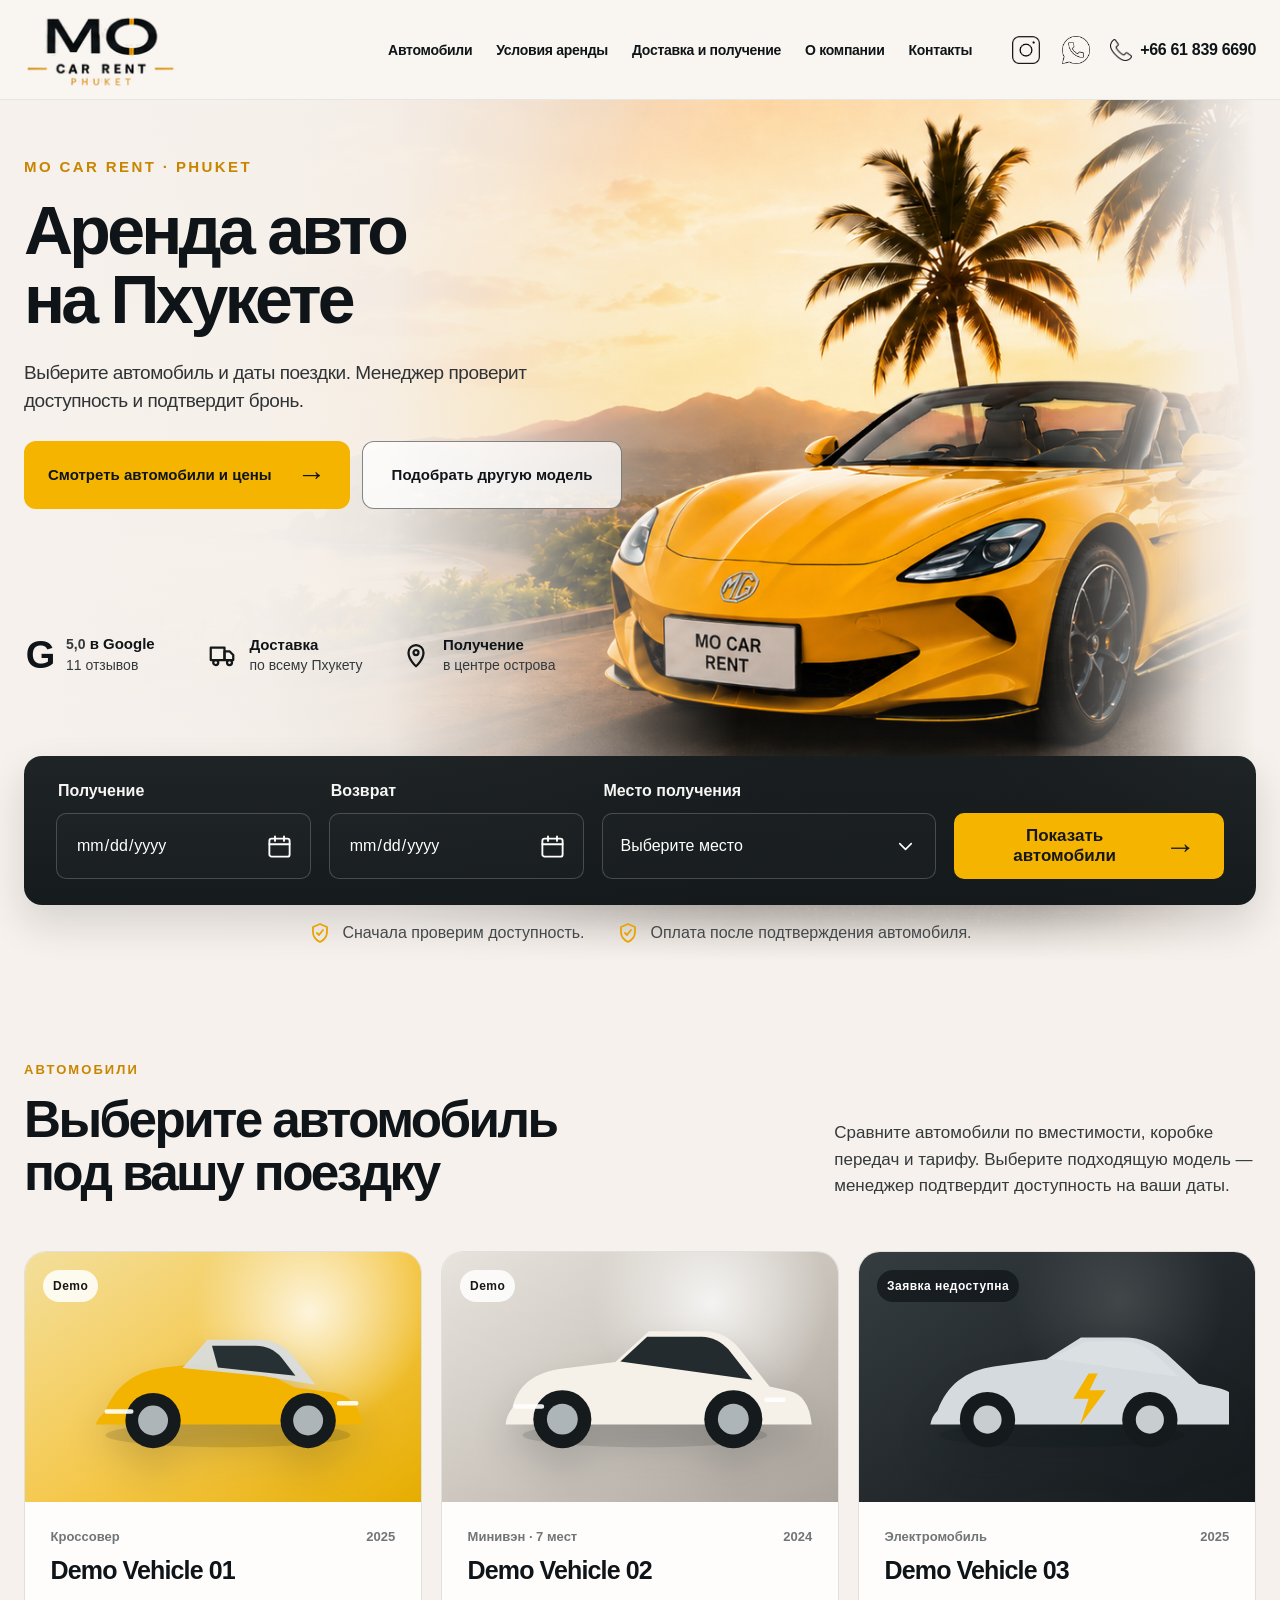
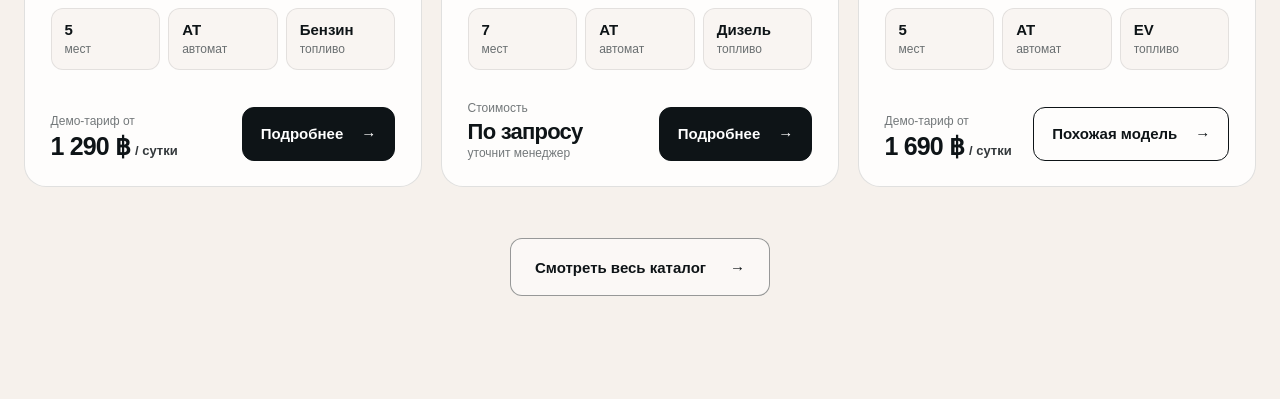
==== index.html @ 8cd10b34 "v2 после responsive-review, не трогая hero" ====
<!doctype html>
<html lang="ru">
<head>
  <meta charset="utf-8">
  <meta name="viewport" content="width=device-width, initial-scale=1">
  <title>MO Car Rent Phuket - Hero concept</title>
  <meta name="description" content="Концепт hero-блока MO Car Rent Phuket.">
  <link rel="stylesheet" href="assets/style.css">
  <link rel="stylesheet" href="assets/catalog.css">
  <script src="assets/main.js" defer></script>
</head>
<body>
  <a class="skip-link" href="#main-content">Перейти к содержимому</a>

  <header class="site-header">
    <div class="container site-header__container">
      <div class="site-header__inner">
        <a class="brand" href="#hero" aria-label="MO Car Rent Phuket - перейти к началу страницы">
          <img src="assets/logo.png" alt="MO Car Rent Phuket" width="164" height="72" decoding="async">
        </a>

        <nav class="main-nav" id="main-navigation" aria-label="Основная навигация" data-main-nav>
          <ul class="main-nav__list">
            <li><a class="main-nav__link" href="#cars">Автомобили</a></li>
            <li><a class="main-nav__link" href="#terms">Условия аренды</a></li>
            <li><a class="main-nav__link" href="#delivery">Доставка и получение</a></li>
            <li><a class="main-nav__link" href="#about">О компании</a></li>
            <li><a class="main-nav__link" href="#contacts">Контакты</a></li>
          </ul>
        </nav>

        <button
          class="menu-toggle"
          type="button"
          aria-label="Открыть меню"
          aria-controls="main-navigation"
          aria-expanded="false"
          data-menu-toggle
        >
          <span class="menu-toggle__line" aria-hidden="true"></span>
          <span class="menu-toggle__line" aria-hidden="true"></span>
          <span class="menu-toggle__line" aria-hidden="true"></span>
        </button>

        <ul class="header-contacts" aria-label="Контакты и социальные сети">
          <li>
            <a class="header-contacts__icon" href="https://www.instagram.com/mocarrent_phuket" target="_blank" rel="noopener" aria-label="MO Car Rent Phuket в Instagram">
              <img src="assets/icon-instagram.png" alt="" width="28" height="28" aria-hidden="true">
            </a>
          </li>
          <li>
            <a class="header-contacts__icon" href="https://wa.me/66618396690" target="_blank" rel="noopener" aria-label="Написать MO Car Rent Phuket в WhatsApp">
              <img src="assets/icon-whatsapp.png" alt="" width="30" height="30" aria-hidden="true">
            </a>
          </li>
          <li>
            <a class="header-contacts__phone" href="tel:+66618396690" aria-label="Позвонить MO Car Rent Phuket: +66 61 839 6690">
              <img src="assets/icon-phone.png" alt="" width="22" height="22" aria-hidden="true">
              <span>+66 61 839 6690</span>
            </a>
          </li>
        </ul>
      </div>
    </div>
  </header>

  <main class="main" id="main-content">
    <section class="hero" id="hero" aria-labelledby="hero-title">
      <div class="container hero__container">
        <div class="hero__media" aria-hidden="true">
          <picture class="hero__scene">
            <source media="(max-width: 700px)" srcset="assets/hero-scene-mobile.jpg">
            <img src="assets/hero-scene-desktop.png" alt="" width="1672" height="941" decoding="async" fetchpriority="high">
          </picture>

          <img class="hero__car" src="assets/hero-car.png" alt="" width="1672" height="941" decoding="async">

          <span class="hero__wash hero__wash--left"></span>
          <span class="hero__wash hero__wash--right"></span>
          <span class="hero__wash hero__wash--bottom"></span>
        </div>

        <div class="hero__layout">
          <div class="hero__content">
            <p class="hero__identity">MO CAR RENT · PHUKET</p>
            <h1 class="hero__title" id="hero-title">Аренда авто на Пхукете</h1>
            <p class="hero__lead">Выберите автомобиль и даты поездки. Менеджер проверит доступность и подтвердит бронь.</p>

            <figure class="hero__mobile-visual" aria-hidden="true">
              <img
                src="assets/hero-bg-mob.png"
                alt=""
                width="811"
                height="402"
                loading="eager"
                decoding="async"
              >
            </figure>

            <div class="hero__actions">
              <a class="button button--primary" href="#booking">
                <span>Смотреть автомобили и цены</span>
                <span class="button__arrow" aria-hidden="true">→</span>
              </a>

              <a class="button button--secondary" href="#booking">
                <span>Подобрать другую модель</span>
              </a>
            </div>

            <ul class="hero__proof" aria-label="Информация о сервисе">
              <li class="hero__proof-item" data-google-rating>
                <span class="hero__proof-icon hero__proof-icon--google" aria-hidden="true">G</span>
                <span class="hero__proof-copy">
                  <strong><span data-google-rating-value>5,0</span> в Google</strong>
                  <span><span data-google-rating-count>11</span> отзывов</span>
                </span>
              </li>

              <li class="hero__proof-item">
                <svg class="hero__proof-icon" viewBox="0 0 24 24" aria-hidden="true" focusable="false">
                  <path d="M3 6h11v10H3z"></path>
                  <path d="M14 9h4l3 3v4h-7z"></path>
                  <circle cx="7" cy="18" r="2"></circle>
                  <circle cx="18" cy="18" r="2"></circle>
                </svg>
                <span class="hero__proof-copy">
                  <strong>Доставка</strong>
                  <span>по всему Пхукету</span>
                </span>
              </li>

              <li class="hero__proof-item">
                <svg class="hero__proof-icon" viewBox="0 0 24 24" aria-hidden="true" focusable="false">
                  <path d="M12 21s6-5.2 6-11a6 6 0 1 0-12 0c0 5.8 6 11 6 11Z"></path>
                  <circle cx="12" cy="10" r="2"></circle>
                </svg>
                <span class="hero__proof-copy">
                  <strong>Получение</strong>
                  <span>в центре острова</span>
                </span>
              </li>
            </ul>
          </div>

          <div class="hero__booking" id="booking">
            <form class="booking" action="/cars/" method="get" data-booking-form data-demo>
              <fieldset class="booking__fieldset">
                <legend class="visually-hidden">Подобрать автомобиль по датам и месту получения</legend>

                <div class="booking__field">
                  <label class="booking__label" for="pickup-date">Получение</label>
                  <div class="booking__control booking__control--date" data-date-control>
                    <input id="pickup-date" type="date" name="pickup_date" required data-pickup-date>
                    <button class="booking__date-trigger" type="button" aria-label="Открыть календарь даты получения" data-date-trigger>
                      <svg viewBox="0 0 24 24" aria-hidden="true" focusable="false">
                        <rect x="3" y="5" width="18" height="16" rx="2"></rect>
                        <path d="M8 3v4M16 3v4M3 10h18"></path>
                      </svg>
                    </button>
                  </div>
                </div>

                <div class="booking__field">
                  <label class="booking__label" for="return-date">Возврат</label>
                  <div class="booking__control booking__control--date" data-date-control>
                    <input id="return-date" type="date" name="return_date" required data-return-date>
                    <button class="booking__date-trigger" type="button" aria-label="Открыть календарь даты возврата" data-date-trigger>
                      <svg viewBox="0 0 24 24" aria-hidden="true" focusable="false">
                        <rect x="3" y="5" width="18" height="16" rx="2"></rect>
                        <path d="M8 3v4M16 3v4M3 10h18"></path>
                      </svg>
                    </button>
                  </div>
                </div>

                <div class="booking__field booking__field--location" data-custom-select>
                  <label class="booking__label" for="pickup-location">Место получения</label>

                  <select class="booking__native-select" id="pickup-location" name="pickup_location" required data-select-native>
                    <option value="" selected disabled>Выберите место</option>
                    <option value="delivery">Доставка по Пхукету</option>
                    <option value="office">Получение в офисе</option>
                  </select>

                  <div class="booking__custom-select" data-select-ui hidden>
                    <button
                      class="booking__select-trigger"
                      type="button"
                      aria-haspopup="listbox"
                      aria-expanded="false"
                      aria-controls="pickup-location-listbox"
                      data-select-trigger
                    >
                      <span data-select-text>Выберите место</span>
                      <svg viewBox="0 0 24 24" aria-hidden="true" focusable="false">
                        <path d="m6 9 6 6 6-6"></path>
                      </svg>
                    </button>

                    <ul
                      class="booking__select-list"
                      id="pickup-location-listbox"
                      role="listbox"
                      aria-label="Место получения"
                      tabindex="-1"
                      hidden
                      data-select-list
                    >
                      <li class="booking__select-option" role="option" aria-selected="false" tabindex="-1" data-select-option data-value="delivery">
                        Доставка по Пхукету
                      </li>
                      <li class="booking__select-option" role="option" aria-selected="false" tabindex="-1" data-select-option data-value="office">
                        Получение в офисе
                      </li>
                    </ul>
                  </div>
                </div>

                <button class="booking__submit" type="submit">
                  <span>Показать автомобили</span>
                  <span aria-hidden="true">→</span>
                </button>
              </fieldset>

              <p class="visually-hidden" role="status" aria-live="polite" data-booking-status></p>
            </form>

            <ul class="booking-notes" aria-label="Как проходит бронирование">
              <li>
                <svg viewBox="0 0 24 24" aria-hidden="true" focusable="false">
                  <path d="M12 3 5 6v5c0 4.7 2.8 8 7 10 4.2-2 7-5.3 7-10V6l-7-3Z"></path>
                  <path d="m9 12 2 2 4-5"></path>
                </svg>
                <span>Сначала проверим доступность.</span>
              </li>
              <li>
                <svg viewBox="0 0 24 24" aria-hidden="true" focusable="false">
                  <path d="M12 3 5 6v5c0 4.7 2.8 8 7 10 4.2-2 7-5.3 7-10V6l-7-3Z"></path>
                  <path d="m9 12 2 2 4-5"></path>
                </svg>
                <span>Оплата после подтверждения автомобиля.</span>
              </li>
            </ul>
          </div>
        </div>
      </div>
    </section>

    <section class="cars-preview" id="cars" aria-labelledby="cars-preview-title">
      <div class="container">
        <div class="cars-preview__head">
          <div>
            <p class="cars-preview__eyebrow">Автомобили</p>
            <h2 class="cars-preview__title" id="cars-preview-title">Выберите автомобиль под вашу поездку</h2>
          </div>
          <p class="cars-preview__lead">Сравните автомобили по вместимости, коробке передач и тарифу. Выберите подходящую модель — менеджер подтвердит доступность на ваши даты.</p>
        </div>

        <div class="cars-preview__grid">
          <article class="car-card">
            <div class="car-card__media car-card__media--yellow">
              <span class="car-card__badge">Demo</span>
              <svg class="car-card__vehicle" viewBox="0 0 760 340" aria-hidden="true" focusable="false">
                <ellipse cx="390" cy="274" rx="270" ry="27" fill="rgba(14,20,23,.12)"/>
                <path d="M118 225c24-62 70-94 141-101l82-9c43-5 83-1 116 15l81 39 83 11c37 5 61 30 67 71H99c2-9 8-18 19-26Z" fill="currentColor"/>
                <path d="m290 126 55-62h114c28 0 55 13 73 34l51 65-116-19-177-18Z" fill="#d8dde0" opacity=".92"/>
                <path d="M355 77h96c23 0 43 9 58 27l30 39-171-18-13-48Z" fill="#273033"/>
                <circle cx="225" cy="242" r="61" fill="#151a1c"/><circle cx="225" cy="242" r="33" fill="#aeb5b8"/><circle cx="567" cy="242" r="61" fill="#151a1c"/><circle cx="567" cy="242" r="33" fill="#aeb5b8"/>
                <path d="M123 222h54M635 204h38" stroke="#fff" stroke-width="10" stroke-linecap="round" opacity=".9"/>
              </svg>
            </div>
            <div class="car-card__body">
              <div class="car-card__meta"><span>Кроссовер</span><span>2025</span></div>
              <h3 class="car-card__title">Demo Vehicle 01</h3>
              <ul class="car-card__specs" aria-label="Характеристики автомобиля">
                <li class="car-card__spec"><strong>5</strong><span>мест</span></li>
                <li class="car-card__spec"><strong>AT</strong><span>автомат</span></li>
                <li class="car-card__spec"><strong>Бензин</strong><span>топливо</span></li>
              </ul>
              <div class="car-card__footer">
                <div class="car-card__price">
                  <span class="car-card__price-label">Демо-тариф от</span>
                  <span class="car-card__price-line"><strong class="car-card__price-value">1&nbsp;290&nbsp;฿</strong><span class="car-card__price-unit">/ сутки</span></span>
                </div>
                <a class="car-card__action" href="#car-demo-01"><span>Подробнее</span><span aria-hidden="true">→</span></a>
              </div>
            </div>
          </article>

          <article class="car-card">
            <div class="car-card__media car-card__media--stone">
              <span class="car-card__badge">Demo</span>
              <svg class="car-card__vehicle" viewBox="0 0 760 340" aria-hidden="true" focusable="false">
                <ellipse cx="390" cy="274" rx="270" ry="27" fill="rgba(14,20,23,.12)"/>
                <path d="M98 214c11-50 48-79 112-87l115-14 74-68h122c30 0 58 14 77 38l67 84 44 10c28 7 45 31 49 74H83c1-13 6-26 15-37Z" fill="currentColor"/>
                <path d="m336 112 59-55h120c23 0 44 11 59 28l53 67-291-40Z" fill="#242b2e"/>
                <circle cx="208" cy="239" r="64" fill="#151a1c"/><circle cx="208" cy="239" r="34" fill="#aeb5b8"/><circle cx="585" cy="239" r="64" fill="#151a1c"/><circle cx="585" cy="239" r="34" fill="#aeb5b8"/>
                <path d="M105 211h58M658 196h38" stroke="#fff" stroke-width="10" stroke-linecap="round" opacity=".9"/>
              </svg>
            </div>
            <div class="car-card__body">
              <div class="car-card__meta"><span>Минивэн · 7 мест</span><span>2024</span></div>
              <h3 class="car-card__title">Demo Vehicle 02</h3>
              <ul class="car-card__specs" aria-label="Характеристики автомобиля">
                <li class="car-card__spec"><strong>7</strong><span>мест</span></li>
                <li class="car-card__spec"><strong>AT</strong><span>автомат</span></li>
                <li class="car-card__spec"><strong>Дизель</strong><span>топливо</span></li>
              </ul>
              <div class="car-card__footer">
                <div class="car-card__price car-card__price--request">
                  <span class="car-card__price-label">Стоимость</span>
                  <strong class="car-card__price-value">По запросу</strong>
                  <span class="car-card__price-note">уточнит менеджер</span>
                </div>
                <a class="car-card__action" href="#car-demo-02"><span>Подробнее</span><span aria-hidden="true">→</span></a>
              </div>
            </div>
          </article>

          <article class="car-card">
            <div class="car-card__media car-card__media--dark">
              <span class="car-card__badge car-card__badge--muted">Заявка недоступна</span>
              <svg class="car-card__vehicle" viewBox="0 0 760 340" aria-hidden="true" focusable="false">
                <ellipse cx="390" cy="274" rx="270" ry="27" fill="rgba(14,20,23,.12)"/>
                <path d="M116 220c21-56 61-88 124-97l116-16 76-48h97c34 0 67 13 92 36l71 66 43 9c34 7 55 34 59 81H100c2-12 7-22 16-31Z" fill="currentColor"/>
                <path d="m365 105 79-38h79c27 0 53 10 73 29l53 50-284-41Z" fill="#dce2e4" opacity=".9"/>
                <circle cx="226" cy="240" r="61" fill="#151a1c"/><circle cx="226" cy="240" r="31" fill="#c8cdcf"/><circle cx="584" cy="240" r="61" fill="#151a1c"/><circle cx="584" cy="240" r="31" fill="#c8cdcf"/>
                <path d="m449 138-34 56h34l-19 58 57-77h-36l18-37Z" fill="#f4b400"/>
              </svg>
            </div>
            <div class="car-card__body">
              <div class="car-card__meta"><span>Электромобиль</span><span>2025</span></div>
              <h3 class="car-card__title">Demo Vehicle 03</h3>
              <ul class="car-card__specs" aria-label="Характеристики автомобиля">
                <li class="car-card__spec"><strong>5</strong><span>мест</span></li>
                <li class="car-card__spec"><strong>AT</strong><span>автомат</span></li>
                <li class="car-card__spec"><strong>EV</strong><span>топливо</span></li>
              </ul>
              <div class="car-card__footer">
                <div class="car-card__price">
                  <span class="car-card__price-label">Демо-тариф от</span>
                  <span class="car-card__price-line"><strong class="car-card__price-value">1&nbsp;690&nbsp;฿</strong><span class="car-card__price-unit">/ сутки</span></span>
                </div>
                <a class="car-card__action car-card__action--secondary" href="#cars"><span>Похожая модель</span><span aria-hidden="true">→</span></a>
              </div>
            </div>
          </article>
        </div>

        <div class="cars-preview__footer">
          <a class="cars-preview__all" href="/cars/"><span>Смотреть весь каталог</span><span aria-hidden="true">→</span></a>
        </div>
      </div>
    </section>

  </main>
</body>
</html>
---- assets/style.css ----
:root {
  --font-sans: "Segoe UI", Arial, Helvetica, sans-serif;

  --color-ink: #0e1417;
  --color-ink-soft: #34393c;
  --color-paper: #f6f1ec;
  --color-paper-rgb: 246, 241, 236;
  --color-accent: #f4b400;
  --color-accent-hover: #ffc21a;
  --color-focus: #8a5a00;
  --color-dark: #151a1c;
  --color-dark-2: #111517;

  --container: 1920px;
  --container-gutter: clamp(24px, 2.5vw, 48px);
  --header-height: 100px;

  --radius-sm: 10px;
  --radius-md: 12px;
  --radius-lg: 18px;

  --shadow-button: 0 10px 24px rgba(120, 82, 0, 0.14);
  --shadow-booking: 0 18px 40px rgba(21, 22, 22, 0.14);

  --duration-fast: 160ms;
  --ease-ui: cubic-bezier(0.2, 0.7, 0.2, 1);
}

*,
*::before,
*::after {
  box-sizing: border-box;
}

html {
  font-family: var(--font-sans);
  scroll-behavior: smooth;
}

body {
  margin: 0;
  color: var(--color-ink);
  background: var(--color-paper);
  font-family: inherit;
  text-rendering: optimizeLegibility;
  -webkit-font-smoothing: antialiased;
}

button,
input,
select,
textarea {
  font: inherit;
}

body.menu-open {
  overflow: hidden;
}

a {
  color: inherit;
}

a {
  text-decoration: none;
}

button {
  border: 0;
}

img,
svg {
  display: block;
  max-width: 100%;
}

ul,
ol {
  margin: 0;
  padding: 0;
}

p,
h1,
fieldset {
  margin-top: 0;
}

.container {
  width: min(calc(100% - (var(--container-gutter) * 2)), var(--container)) !important;
  max-width: none !important;
  margin-inline: auto !important;
}

.visually-hidden {
  position: absolute !important;
  width: 1px !important;
  height: 1px !important;
  padding: 0 !important;
  margin: -1px !important;
  overflow: hidden !important;
  clip: rect(0 0 0 0) !important;
  white-space: nowrap !important;
  border: 0 !important;
}

.skip-link {
  position: fixed;
  inset: 12px auto auto 12px;
  z-index: 1000;
  padding: 12px 16px;
  border-radius: var(--radius-sm);
  color: #fff;
  background: var(--color-dark);
  transform: translateY(-160%);
  transition: transform var(--duration-fast) var(--ease-ui);
}

.skip-link:focus-visible {
  transform: translateY(0);
  outline: 3px solid var(--color-accent);
  outline-offset: 3px;
}

/* Interactive primitives */
.main-nav__link,
.header-contacts__icon,
.header-contacts__phone,
.button,
.booking__submit,
.booking__date-trigger,
.booking__select-trigger {
  -webkit-tap-highlight-color: transparent;
}

.main-nav__link:focus-visible,
.header-contacts__icon:focus-visible,
.header-contacts__phone:focus-visible,
.button:focus-visible,
.booking__submit:focus-visible {
  outline: 3px solid var(--color-focus);
  outline-offset: 4px;
}

.button,
.booking__submit {
  cursor: pointer;
  transition:
    transform var(--duration-fast) var(--ease-ui),
    background-color var(--duration-fast) var(--ease-ui),
    border-color var(--duration-fast) var(--ease-ui),
    box-shadow var(--duration-fast) var(--ease-ui);
}

.button:active,
.booking__submit:active {
  transform: translateY(1px) scale(0.995);
}

.button[aria-disabled="true"],
.button.is-disabled,
.booking__submit:disabled {
  cursor: not-allowed;
  opacity: 0.48;
  pointer-events: none;
}

/* Header */
.site-header {
  position: relative;
  z-index: 10;
  height: var(--header-height);
  border-bottom: 1px solid rgba(0, 0, 0, 0.07);
  background: rgba(249, 246, 242, 0.98);
}

.site-header__container,
.site-header__inner {
  height: 100%;
}

.site-header__inner {
  display: flex;
  align-items: center;
  gap: clamp(24px, 2vw, 40px);
}

.brand {
  display: inline-flex;
  flex: 0 0 auto;
  align-items: center;
}

.brand img {
  width: 164px;
  height: auto;
}

.main-nav {
  margin-left: auto;
}

.main-nav__list {
  display: flex;
  align-items: center;
  gap: clamp(24px, 2.15vw, 44px);
  list-style: none;
  white-space: nowrap;
}

.main-nav__link {
  position: relative;
  display: inline-flex;
  min-height: 44px;
  align-items: center;
  padding-inline: 2px;
  font-size: clamp(14px, 0.82vw, 16px);
  font-weight: 700;
  letter-spacing: -0.02em;
}

.main-nav__link::after {
  content: "";
  position: absolute;
  left: 2px;
  right: 2px;
  bottom: 7px;
  height: 2px;
  border-radius: 999px;
  background: var(--color-accent);
  transform: scaleX(0);
  transform-origin: center;
  transition: transform var(--duration-fast) var(--ease-ui);
}

.header-contacts {
  display: flex;
  align-items: center;
  gap: 6px;
  margin-left: clamp(10px, 1vw, 20px);
  list-style: none;
  white-space: nowrap;
}

.header-contacts__icon,
.header-contacts__phone {
  display: inline-flex;
  min-width: 44px;
  min-height: 44px;
  align-items: center;
  justify-content: center;
  border-radius: var(--radius-sm);
  transition:
    opacity var(--duration-fast) var(--ease-ui),
    transform var(--duration-fast) var(--ease-ui);
}

.header-contacts__icon img {
  object-fit: contain;
}

.header-contacts__icon:first-child img {
  width: 28px;
  height: 28px;
}

.header-contacts__icon:nth-child(2) img {
  width: 30px;
  height: 30px;
}

.header-contacts__phone {
  gap: 8px;
  padding-inline: 6px 0;
  font-size: clamp(16px, 0.98vw, 19px);
  font-weight: 700;
  letter-spacing: -0.02em;
}

.header-contacts__phone img {
  width: 22px;
  height: 22px;
  object-fit: contain;
}

.menu-toggle {
  display: none;
  width: 44px;
  height: 44px;
  flex: 0 0 44px;
  align-items: center;
  justify-content: center;
  flex-direction: column;
  gap: 5px;
  padding: 0;
  border: 0;
  border-radius: var(--radius-sm);
  color: var(--color-ink);
  background: transparent;
  cursor: pointer;
  -webkit-tap-highlight-color: transparent;
}

.menu-toggle__line {
  width: 22px;
  height: 2px;
  border-radius: 999px;
  background: currentColor;
  transform-origin: center;
  transition:
    transform var(--duration-fast) var(--ease-ui),
    opacity var(--duration-fast) var(--ease-ui);
}

.menu-toggle[aria-expanded="true"] .menu-toggle__line:nth-child(1) {
  transform: translateY(7px) rotate(45deg);
}

.menu-toggle[aria-expanded="true"] .menu-toggle__line:nth-child(2) {
  opacity: 0;
}

.menu-toggle[aria-expanded="true"] .menu-toggle__line:nth-child(3) {
  transform: translateY(-7px) rotate(-45deg);
}

.menu-toggle:focus-visible {
  outline: 3px solid var(--color-focus);
  outline-offset: 3px;
}

/* Hero */
.hero {
  position: relative;
  min-height: 860px;
  height: calc(100svh - var(--header-height));
  max-height: 1010px;
  overflow: visible;
  background: var(--color-paper);
}

.hero__container {
  position: relative;
  height: 100%;
}

.hero__media {
  position: absolute;
  inset: 0;
  overflow: hidden;
  pointer-events: none;
}

.hero__scene,
.hero__scene img,
.hero__car {
  position: absolute;
  inset: 0;
  width: 100%;
  height: 100%;
}

.hero__scene img,
.hero__car {
  object-fit: cover;
  object-position: center center;
}

.hero__car {
  z-index: 1;
}

.hero__wash {
  position: absolute;
  z-index: 2;
  pointer-events: none;
}

.hero__wash--left {
  inset: 0 auto 0 0;
  width: 58%;
  background: linear-gradient(
    90deg,
    rgba(var(--color-paper-rgb), 1) 0%,
    rgba(var(--color-paper-rgb), 0.985) 34%,
    rgba(var(--color-paper-rgb), 0.93) 51%,
    rgba(var(--color-paper-rgb), 0.68) 68%,
    rgba(var(--color-paper-rgb), 0.22) 88%,
    rgba(var(--color-paper-rgb), 0) 100%
  );
}

.hero__wash--right {
  top: 0;
  right: 0;
  bottom: 0;
  width: 18%;
  background: linear-gradient(
    270deg,
    rgba(var(--color-paper-rgb), 1) 0%,
    rgba(var(--color-paper-rgb), 0.88) 24%,
    rgba(var(--color-paper-rgb), 0.42) 57%,
    rgba(var(--color-paper-rgb), 0) 100%
  );
}

.hero__wash--bottom {
  left: 0;
  right: 0;
  bottom: 0;
  height: 34%;
  background: linear-gradient(
    180deg,
    rgba(var(--color-paper-rgb), 0) 0%,
    rgba(var(--color-paper-rgb), 0.05) 24%,
    rgba(var(--color-paper-rgb), 0.18) 48%,
    rgba(var(--color-paper-rgb), 0.56) 73%,
    rgba(var(--color-paper-rgb), 0.92) 92%,
    rgba(var(--color-paper-rgb), 1) 100%
  );
}

.hero__layout {
  position: relative;
  z-index: 3;
  height: 100%;
  padding-top: clamp(58px, 6vh, 82px);
}

.hero__content {
  width: min(740px, 46vw);
}

.hero__identity {
  margin-bottom: 20px;
  color: #c88500;
  font-size: clamp(15px, 0.95vw, 19px);
  font-weight: 800;
  line-height: 1.2;
  letter-spacing: 0.16em;
}

.hero__title {
  max-width: 650px;
  margin-bottom: 0;
  font-size: clamp(68px, 4.35vw, 90px);
  font-weight: 800;
  line-height: 1.02;
  letter-spacing: -0.055em;
  text-wrap: balance;
}

.hero__lead {
  max-width: 570px;
  margin: 24px 0 0;
  color: #2f3335;
  font-size: clamp(19px, 1.15vw, 23px);
  line-height: 1.48;
  letter-spacing: -0.025em;
}

.hero__actions {
  display: flex;
  flex-wrap: nowrap;
  gap: 12px;
  width: fit-content;
  max-width: 100%;
  margin-top: 26px;
}

.button {
  display: inline-flex;
  min-height: 68px;
  align-items: center;
  justify-content: center;
  gap: 18px;
  padding-inline: 23px;
  border: 1px solid transparent;
  border-radius: var(--radius-md);
  font-size: clamp(15px, 0.86vw, 17px);
  font-weight: 700;
  line-height: 1.2;
  white-space: nowrap;
}

.button--primary {
  flex: 0 0 326px;
  justify-content: space-between;
  background: var(--color-accent);
}

.button--secondary {
  flex: 0 0 260px;
  border-color: rgba(13, 18, 20, 0.5);
  background: rgba(255, 255, 255, 0.78);
}

.button__arrow {
  font-size: 29px;
  font-weight: 400;
  line-height: 1;
}

.hero__proof {
  position: absolute;
  left: 0;
  top: clamp(535px, 58vh, 590px);
  display: flex;
  align-items: center;
  gap: clamp(36px, 3vw, 64px);
  list-style: none;
}

.hero__proof-item {
  display: flex;
  min-width: 145px;
  align-items: center;
  gap: 12px;
}

.hero__proof-copy {
  display: grid;
  min-width: 0;
  gap: 3px;
}

.hero__proof-copy strong {
  font-size: 15px;
  font-weight: 700;
}

.hero__proof-copy span {
  color: var(--color-ink-soft);
  font-size: 14px;
  line-height: 1.3;
}

.hero__proof-icon {
  width: 30px;
  height: 30px;
  flex: none;
  fill: none;
  stroke: #131719;
  stroke-width: 1.8;
  stroke-linecap: round;
  stroke-linejoin: round;
}

.hero__proof-icon--google {
  display: inline-flex;
  align-items: center;
  justify-content: center;
  font-size: 38px;
  font-weight: 800;
  line-height: 1;
  letter-spacing: -0.08em;
  stroke: none;
}


.hero__mobile-visual {
  display: none;
  margin: 0;
}

.hero__mobile-visual img {
  width: 100%;
  height: auto;
}

/* Booking */
.hero__booking {
  position: absolute;
  left: 0;
  right: 0;
  bottom: 15px;
  z-index: 5;
  overflow: visible;
}

.booking,
.booking__fieldset,
.booking__field {
  overflow: visible;
}

.booking {
  margin: 0;
}

.booking__fieldset {
  display: grid;
  grid-template-columns: 1.02fr 1.02fr 1.34fr 1.08fr;
  min-width: 0;
  margin: 0;
  padding: 26px 32px;
  align-items: end;
  gap: 18px;
  border: 0;
  border-radius: var(--radius-lg);
  background: linear-gradient(180deg, rgba(24, 29, 31, 0.97), rgba(17, 22, 24, 0.98));
  box-shadow: var(--shadow-booking);
}

.booking__field {
  min-width: 0;
}

.booking__label {
  display: block;
  margin: 0 0 13px 2px;
  color: #f6f6f5;
  font-size: 16px;
  font-weight: 700;
}

.booking__control {
  display: flex;
  height: 66px;
  align-items: center;
  padding-inline: 18px;
  border: 1px solid rgba(255, 255, 255, 0.2);
  border-radius: var(--radius-sm);
  background: rgba(255, 255, 255, 0.015);
  transition:
    border-color var(--duration-fast) var(--ease-ui),
    box-shadow var(--duration-fast) var(--ease-ui),
    background-color var(--duration-fast) var(--ease-ui);
}

.booking__control:focus-within {
  border-color: rgba(255, 190, 0, 0.9);
  background: rgba(255, 255, 255, 0.035);
  box-shadow: 0 0 0 3px rgba(255, 190, 0, 0.16);
}

.booking__control input {
  width: 100%;
  height: 100%;
  min-width: 0;
  border: 0;
  outline: 0;
  background: transparent;
  color: #fff;
  font-size: 16px;
}

.booking__control--date {
  position: relative;
}

.booking__control--date input[type="date"] {
  min-width: 0;
  padding-right: 42px;
  color-scheme: dark;
  appearance: none;
  -webkit-appearance: none;
}

.booking__control--date input[type="date"]::-webkit-calendar-picker-indicator {
  display: none;
  opacity: 0;
  -webkit-appearance: none;
}

.booking__control--date input[type="date"]::-webkit-inner-spin-button,
.booking__control--date input[type="date"]::-webkit-clear-button {
  display: none;
}

.booking__date-trigger {
  display: inline-flex;
  width: 36px;
  height: 36px;
  flex: 0 0 36px;
  align-items: center;
  justify-content: center;
  margin-right: -6px;
  padding: 0;
  border-radius: 8px;
  color: #fff;
  background: transparent;
  cursor: pointer;
  transition: background-color var(--duration-fast) var(--ease-ui);
}

.booking__date-trigger svg {
  width: 27px;
  height: 27px;
  fill: none;
  stroke: currentColor;
  stroke-width: 1.65;
  stroke-linecap: round;
  stroke-linejoin: round;
}

.booking__date-trigger:focus-visible {
  outline: 2px solid var(--color-accent);
  outline-offset: 2px;
}

/* Custom select */
.booking__field--location {
  position: relative;
}

.booking__native-select,
.booking__select-trigger {
  width: 100%;
  height: 66px;
  border: 1px solid rgba(255, 255, 255, 0.2);
  border-radius: var(--radius-sm);
  color: #fff;
  background: rgba(255, 255, 255, 0.015);
  font-size: 16px;
}

.booking__native-select {
  padding: 0 48px 0 18px;
  outline: 0;
  appearance: none;
  cursor: pointer;
}

.booking__native-select:focus-visible {
  border-color: rgba(255, 190, 0, 0.9);
  box-shadow: 0 0 0 3px rgba(255, 190, 0, 0.16);
}

.booking__native-select option {
  color: #111;
  background: #fff;
}

.booking__custom-select {
  position: relative;
  overflow: visible;
}

.booking__custom-select[hidden],
.booking__select-list[hidden] {
  display: none;
}

.booking__select-trigger {
  display: flex;
  align-items: center;
  justify-content: space-between;
  gap: 16px;
  padding: 0 18px;
  text-align: left;
  cursor: pointer;
  transition:
    border-color var(--duration-fast) var(--ease-ui),
    box-shadow var(--duration-fast) var(--ease-ui),
    background-color var(--duration-fast) var(--ease-ui);
}

.booking__select-trigger svg {
  width: 23px;
  height: 23px;
  flex: 0 0 23px;
  fill: none;
  stroke: currentColor;
  stroke-width: 1.65;
  stroke-linecap: round;
  stroke-linejoin: round;
  transition: transform var(--duration-fast) var(--ease-ui);
}

.booking__custom-select.is-open .booking__select-trigger svg {
  transform: rotate(180deg);
}

.booking__select-trigger:focus-visible {
  outline: 0;
  border-color: rgba(255, 190, 0, 0.9);
  box-shadow: 0 0 0 3px rgba(255, 190, 0, 0.16);
}

.booking__field--location.has-error .booking__select-trigger {
  border-color: #ff7a7a;
  box-shadow: 0 0 0 3px rgba(255, 122, 122, 0.12);
}

.booking__select-list {
  position: absolute;
  z-index: 40;
  top: calc(100% + 8px);
  left: 0;
  right: 0;
  max-height: 240px;
  margin: 0;
  padding: 6px;
  overflow-y: auto;
  border: 1px solid rgba(255, 255, 255, 0.16);
  border-radius: var(--radius-sm);
  color: #fff;
  background: #171c1f;
  box-shadow: 0 18px 36px rgba(0, 0, 0, 0.24);
  list-style: none;
}

.booking__select-option {
  padding: 12px 14px;
  border-radius: 8px;
  cursor: pointer;
  outline: 0;
}

.booking__select-option.is-active,
.booking__select-option:focus-visible {
  background: rgba(255, 190, 0, 0.14);
}

.booking__select-option[aria-selected="true"] {
  color: #111;
  background: var(--color-accent);
}

.has-js .booking__field--location.is-enhanced .booking__native-select {
  position: absolute;
  width: 1px;
  height: 1px;
  padding: 0;
  margin: -1px;
  overflow: hidden;
  clip: rect(0 0 0 0);
  white-space: nowrap;
  border: 0;
  opacity: 0;
  pointer-events: none;
}

.booking__submit {
  display: flex;
  height: 66px;
  align-items: center;
  justify-content: space-between;
  gap: 18px;
  padding-inline: 28px;
  border-radius: var(--radius-sm);
  color: #171816;
  background: var(--color-accent);
  font-size: 17px;
  font-weight: 800;
}

.booking__submit span:last-child {
  font-size: 31px;
  font-weight: 400;
  line-height: 1;
}

.booking-notes {
  display: flex;
  margin: 16px 0 0;
  padding: 0 24px;
  justify-content: center;
  align-items: center;
  flex-wrap: wrap;
  gap: 12px 32px;
  color: #43484b;
  font-size: 16px;
  font-weight: 500;
  line-height: 1.4;
  list-style: none;
}

.booking-notes li {
  display: flex;
  min-width: 0;
  align-items: center;
  gap: 10px;
}

.booking-notes svg {
  width: 24px;
  height: 24px;
  flex: 0 0 24px;
  fill: none;
  stroke: #e7a400;
  stroke-width: 1.8;
  stroke-linecap: round;
  stroke-linejoin: round;
}

@media (hover: hover) and (pointer: fine) {
  .main-nav__link:hover::after {
    transform: scaleX(1);
  }

  .header-contacts__icon:hover,
  .header-contacts__phone:hover {
    opacity: 0.62;
    transform: translateY(-1px);
  }

  .button--primary:hover,
  .booking__submit:hover {
    background: var(--color-accent-hover);
    box-shadow: var(--shadow-button);
    transform: translateY(-2px);
  }

  .button--secondary:hover {
    border-color: rgba(13, 18, 20, 0.72);
    background: #fff;
    box-shadow: 0 8px 20px rgba(14, 20, 23, 0.08);
    transform: translateY(-2px);
  }

  .booking__date-trigger:hover {
    background: rgba(255, 255, 255, 0.08);
  }

  .booking__select-trigger:hover {
    border-color: rgba(255, 255, 255, 0.34);
    background: rgba(255, 255, 255, 0.035);
  }

  .booking__select-option:hover {
    background: rgba(255, 190, 0, 0.12);
  }

  .booking__select-option[aria-selected="true"]:hover {
    background: var(--color-accent-hover);
  }
}

@media (max-width: 1320px) {
  :root {
    --container-gutter: 24px;
  }

  .site-header__inner {
    gap: 22px;
  }

  .main-nav__list {
    gap: 20px;
  }

  .header-contacts {
    margin-left: 8px;
  }

  .header-contacts__phone {
    font-size: 16px;
  }

  .hero__content {
    width: min(680px, 49vw);
  }
}

@media (max-width: 1200px) {
  .site-header__inner {
    gap: 12px;
  }

  .menu-toggle {
    display: inline-flex;
    margin-left: auto;
  }

  .main-nav {
    position: fixed;
    z-index: 30;
    top: var(--header-height);
    left: 0;
    right: 0;
    bottom: 0;
    margin: 0;
    padding: clamp(32px, 6vw, 72px) var(--container-gutter);
    overflow-y: auto;
    background: rgba(246, 241, 236, 0.985);
    opacity: 0;
    visibility: hidden;
    transform: translateY(-12px);
    pointer-events: none;
    transition:
      opacity var(--duration-base) var(--ease-ui),
      visibility var(--duration-base) var(--ease-ui),
      transform var(--duration-base) var(--ease-ui);
  }

  .main-nav.is-open {
    opacity: 1;
    visibility: visible;
    transform: translateY(0);
    pointer-events: auto;
  }

  .main-nav__list {
    width: min(100%, 720px);
    margin-inline: auto;
    flex-direction: column;
    align-items: stretch;
    gap: 0;
    white-space: normal;
  }

  .main-nav__list li {
    border-bottom: 1px solid rgba(14, 20, 23, 0.12);
  }

  .main-nav__link {
    width: 100%;
    min-height: 64px;
    justify-content: space-between;
    padding: 10px 2px;
    font-size: clamp(20px, 3vw, 30px);
  }

  .main-nav__link::after {
    left: 0;
    right: auto;
    bottom: 8px;
    width: 64px;
  }

  .header-contacts {
    margin-left: 0;
  }

  .hero__actions {
    flex-wrap: wrap;
    width: auto;
  }

  .button--primary,
  .button--secondary {
    flex-basis: auto;
  }
}

@media (max-width: 1050px) {
  :root {
    --header-height: 88px;
  }

  .brand img {
    width: 145px;
  }

  .header-contacts {
    margin-left: auto;
  }

  .hero {
    height: auto;
    min-height: 980px;
    max-height: none;
  }

  .hero__container,
  .hero__layout {
    min-height: 980px;
  }

  .hero__media {
    left: calc(var(--container-gutter) * -1);
    right: calc(var(--container-gutter) * -1);
  }

  .hero__layout {
    padding-top: 62px;
    padding-bottom: 24px;
  }

  .hero__scene img,
  .hero__car {
    object-position: 61% top;
  }

  .hero__wash--left {
    width: 74%;
    background: linear-gradient(
      90deg,
      rgba(var(--color-paper-rgb), 0.98) 0%,
      rgba(var(--color-paper-rgb), 0.9) 46%,
      rgba(var(--color-paper-rgb), 0.38) 80%,
      rgba(var(--color-paper-rgb), 0) 100%
    );
  }

  .hero__wash--right {
    display: none;
  }

  .hero__wash--bottom {
    height: 27%;
  }

  .hero__content {
    width: 560px;
    max-width: 72vw;
  }

  .hero__title {
    font-size: 66px;
  }

  .hero__lead {
    font-size: 20px;
  }

  .hero__proof {
    top: 535px;
    gap: 30px;
  }

  .hero__booking {
    bottom: 24px;
  }

  .booking__fieldset {
    grid-template-columns: 1fr 1fr;
    min-height: 250px;
  }

  .booking__field--location {
    grid-column: 1 / 2;
  }

  .booking__submit {
    grid-column: 2 / 3;
  }
}

@media (max-width: 700px) {
  :root {
    --container-gutter: 16px;
    --header-height: 76px;
  }

  .brand img {
    width: 130px;
  }

  .site-header__inner {
    gap: 4px;
  }

  .menu-toggle {
    width: 40px;
    height: 40px;
    flex-basis: 40px;
  }

  .header-contacts {
    gap: 0;
  }

  .header-contacts__icon,
  .header-contacts__phone {
    min-width: 36px;
    min-height: 36px;
  }

  .header-contacts__icon:first-child img {
    width: 22px;
    height: 22px;
  }

  .header-contacts__icon:nth-child(2) img {
    width: 24px;
    height: 24px;
  }

  .header-contacts__phone span {
    display: none;
  }

  .main-nav {
    padding-top: 28px;
  }

  .main-nav__link {
    min-height: 58px;
    font-size: 22px;
  }

  .hero {
    height: auto;
    min-height: 0;
    max-height: none;
    overflow: visible;
  }

  .hero__container,
  .hero__layout {
    height: auto;
    min-height: 0;
  }

  .hero__media {
    display: none;
  }

  .hero__layout {
    padding-top: 42px;
    padding-bottom: 24px;
  }

  .hero__content {
    width: auto;
    max-width: none;
  }

  .hero__identity {
    margin-bottom: 14px;
    font-size: 13px;
  }

  .hero__title {
    max-width: 390px;
    font-size: clamp(43px, 12.8vw, 52px);
    line-height: 1;
  }

  .hero__lead {
    max-width: 100%;
    margin-top: 18px;
    font-size: 17px;
    line-height: 1.45;
  }

  .hero__mobile-visual {
    display: block;
    width: calc(100% + (var(--container-gutter) * 2));
    margin-top: 20px;
    margin-left: calc(var(--container-gutter) * -1);
    margin-right: calc(var(--container-gutter) * -1);
    overflow: hidden;
  }

  .hero__mobile-visual img {
    width: 100%;
    height: auto;
    object-fit: contain;
    object-position: center;
  }

  .hero__actions {
    display: grid;
    grid-template-columns: 1fr;
    width: 100%;
    max-width: none;
    margin-top: 18px;
    gap: 12px;
  }

  .button {
    width: 100%;
    min-width: 0;
    min-height: 60px;
    white-space: normal;
  }

  .hero__proof {
    position: static;
    display: grid;
    grid-template-columns: 1fr;
    gap: 12px;
    margin-top: 28px;
  }

  .hero__proof-item {
    width: max-content;
    max-width: 100%;
    padding: 10px 12px;
    border-radius: var(--radius-md);
    background: rgba(255, 255, 255, 0.78);
  }

  .hero__proof-icon--google {
    font-size: 31px;
  }

  .hero__booking {
    position: relative;
    left: auto;
    right: auto;
    bottom: auto;
    margin-top: 20px;
  }

  .booking__fieldset {
    grid-template-columns: 1fr;
    min-height: 0;
    padding: 18px;
    border-radius: 15px;
    gap: 14px;
  }

  .booking__field--location,
  .booking__submit {
    grid-column: auto;
  }

  .booking__control,
  .booking__native-select,
  .booking__select-trigger,
  .booking__submit {
    height: 60px;
  }

  .booking-notes {
    justify-content: flex-start;
    padding-inline: 4px;
    margin-top: 18px;
    font-size: 15px;
  }

  .booking-notes li {
    width: 100%;
  }

  .booking-notes svg {
    width: 22px;
    height: 22px;
    flex-basis: 22px;
  }
}

@media (prefers-reduced-motion: reduce) {
  html {
    scroll-behavior: auto;
  }

  *,
  *::before,
  *::after {
    scroll-behavior: auto !important;
    transition-duration: 0.01ms !important;
    animation-duration: 0.01ms !important;
    animation-iteration-count: 1 !important;
  }
}
---- assets/catalog.css ----
/* Stage 11 - Car card + homepage cars preview.
   Scoped component styles only: no root/body/container overrides. */

.cars-preview {
  padding: clamp(88px, 8vw, 132px) 0 clamp(96px, 8vw, 144px);
  background: var(--color-paper);
}

.cars-preview__head {
  display: grid;
  grid-template-columns: minmax(0, 1.15fr) minmax(320px, 0.65fr);
  align-items: end;
  gap: clamp(32px, 5vw, 96px);
  margin-bottom: clamp(36px, 4vw, 56px);
}

.cars-preview__eyebrow {
  margin: 0 0 16px;
  color: #c88500;
  font-size: 13px;
  font-weight: 800;
  line-height: 1.2;
  letter-spacing: 0.16em;
  text-transform: uppercase;
}

.cars-preview__title {
  max-width: 860px;
  margin: 0;
  font-size: clamp(44px, 4vw, 72px);
  font-weight: 800;
  line-height: 1.03;
  letter-spacing: -0.05em;
  text-wrap: balance;
}

.cars-preview__lead {
  max-width: 620px;
  margin: 0;
  color: var(--color-ink-soft);
  font-size: clamp(17px, 1.08vw, 20px);
  line-height: 1.55;
}

.cars-preview__grid {
  display: grid;
  grid-template-columns: repeat(3, minmax(0, 1fr));
  gap: clamp(18px, 1.5vw, 28px);
}

.car-card {
  display: flex;
  min-width: 0;
  flex-direction: column;
  overflow: clip;
  border: 1px solid rgba(14, 20, 23, 0.12);
  border-radius: 22px;
  background: rgba(255, 255, 255, 0.82);
  transition:
    transform var(--duration-fast) var(--ease-ui),
    border-color var(--duration-fast) var(--ease-ui),
    box-shadow var(--duration-fast) var(--ease-ui);
}

.car-card:focus-within {
  border-color: rgba(138, 90, 0, 0.72);
  box-shadow: 0 0 0 3px rgba(244, 180, 0, 0.16);
}

.car-card__media {
  position: relative;
  display: grid;
  min-height: 250px;
  place-items: center;
  aspect-ratio: 16 / 9;
  padding: clamp(18px, 2vw, 32px);
  overflow: hidden;
}

.car-card__media--yellow {
  background:
    radial-gradient(circle at 72% 24%, rgba(255, 255, 255, 0.8), transparent 34%),
    linear-gradient(145deg, #f3df9b, #f5c94f 50%, #e6ad00);
}

.car-card__media--stone {
  background:
    radial-gradient(circle at 68% 20%, rgba(255, 255, 255, 0.78), transparent 35%),
    linear-gradient(145deg, #e7e3dd, #c9c3bb 55%, #a9a29a);
}

.car-card__media--dark {
  background:
    radial-gradient(circle at 66% 20%, rgba(255, 255, 255, 0.13), transparent 32%),
    linear-gradient(145deg, #363d40, #202629 58%, #151a1c);
}

.car-card__badge {
  position: absolute;
  z-index: 2;
  top: 18px;
  left: 18px;
  display: inline-flex;
  min-height: 32px;
  align-items: center;
  padding: 6px 10px;
  border-radius: 999px;
  color: #171816;
  background: rgba(255, 255, 255, 0.86);
  font-size: 12px;
  font-weight: 800;
  line-height: 1;
  letter-spacing: 0.04em;
}

.car-card__badge--muted {
  color: #fff;
  background: rgba(14, 20, 23, 0.72);
}

.car-card__vehicle {
  width: min(100%, 620px);
  height: auto;
  color: #f2b400;
  filter: drop-shadow(0 22px 18px rgba(14, 20, 23, 0.16));
  transform: translateY(7%);
}

.car-card__media--stone .car-card__vehicle {
  color: #f5f1e8;
}

.car-card__media--dark .car-card__vehicle {
  color: #d5dade;
}

.car-card__body {
  display: flex;
  flex: 1 1 auto;
  flex-direction: column;
  padding: clamp(22px, 2vw, 30px);
}

.car-card__meta {
  display: flex;
  flex-wrap: wrap;
  align-items: center;
  justify-content: space-between;
  gap: 8px 14px;
  margin-bottom: 12px;
  color: #707577;
  font-size: 13px;
  font-weight: 700;
  line-height: 1.35;
}

.car-card__title {
  margin: 0;
  font-size: clamp(25px, 1.65vw, 32px);
  font-weight: 800;
  line-height: 1.08;
  letter-spacing: -0.035em;
}

.car-card__specs {
  display: grid;
  grid-template-columns: repeat(3, minmax(0, 1fr));
  gap: 8px;
  margin: 24px 0 0;
  list-style: none;
}

.car-card__spec {
  min-width: 0;
  padding: 12px 13px;
  border: 1px solid rgba(14, 20, 23, 0.09);
  border-radius: var(--radius-md);
  background: rgba(246, 241, 236, 0.62);
}

.car-card__spec strong,
.car-card__spec span {
  display: block;
}

.car-card__spec strong {
  margin-bottom: 2px;
  font-size: 15px;
  line-height: 1.2;
}

.car-card__spec span {
  overflow: hidden;
  color: #6a6f71;
  font-size: 12px;
  line-height: 1.35;
  text-overflow: ellipsis;
  white-space: nowrap;
}

.car-card__footer {
  display: grid;
  grid-template-columns: minmax(0, 1fr) auto;
  align-items: end;
  gap: 18px;
  margin-top: auto;
  padding-top: 30px;
}

.car-card__price {
  min-width: 0;
}

.car-card__price-label,
.car-card__price-note {
  display: block;
  color: #73787a;
  font-size: 12px;
  line-height: 1.35;
}

.car-card__price-value {
  display: inline-block;
  margin: 3px 3px 2px 0;
  font-size: clamp(25px, 1.6vw, 31px);
  font-weight: 800;
  line-height: 1.05;
  letter-spacing: -0.035em;
}

.car-card__price-unit {
  color: var(--color-ink-soft);
  font-size: 13px;
  font-weight: 600;
}

.car-card__price--request .car-card__price-value {
  display: block;
  font-size: 22px;
}

.car-card__action {
  display: inline-flex;
  min-width: 136px;
  min-height: 54px;
  align-items: center;
  justify-content: space-between;
  gap: 18px;
  padding: 0 18px;
  border: 1px solid var(--color-ink);
  border-radius: var(--radius-md);
  color: #fff;
  background: var(--color-ink);
  font-size: 15px;
  font-weight: 800;
  line-height: 1.2;
  transition:
    color var(--duration-fast) var(--ease-ui),
    background-color var(--duration-fast) var(--ease-ui),
    border-color var(--duration-fast) var(--ease-ui),
    transform var(--duration-fast) var(--ease-ui);
}

.car-card__action:focus-visible {
  outline: 3px solid var(--color-focus);
  outline-offset: 3px;
}

.car-card__action:active {
  transform: translateY(1px) scale(0.995);
}

.car-card__action--secondary {
  color: var(--color-ink);
  background: transparent;
}

.cars-preview__footer {
  display: flex;
  justify-content: center;
  margin-top: clamp(32px, 4vw, 52px);
}

.cars-preview__all {
  display: inline-flex;
  min-height: 58px;
  align-items: center;
  justify-content: center;
  gap: 24px;
  padding: 0 24px;
  border: 1px solid rgba(14, 20, 23, 0.42);
  border-radius: var(--radius-md);
  background: rgba(255, 255, 255, 0.52);
  font-size: 15px;
  font-weight: 800;
  transition:
    border-color var(--duration-fast) var(--ease-ui),
    background-color var(--duration-fast) var(--ease-ui),
    transform var(--duration-fast) var(--ease-ui);
}

.cars-preview__all:focus-visible {
  outline: 3px solid var(--color-focus);
  outline-offset: 3px;
}

@media (hover: hover) and (pointer: fine) {
  .car-card:hover {
    border-color: rgba(14, 20, 23, 0.22);
    box-shadow: 0 18px 44px rgba(14, 20, 23, 0.08);
    transform: translateY(-4px);
  }

  .car-card__action:hover {
    color: #171816;
    border-color: var(--color-accent);
    background: var(--color-accent);
  }

  .car-card__action--secondary:hover,
  .cars-preview__all:hover {
    border-color: rgba(14, 20, 23, 0.74);
    background: #fff;
    transform: translateY(-2px);
  }
}

@media (max-width: 1180px) {
  .cars-preview__head {
    grid-template-columns: 1fr;
    align-items: start;
    gap: 18px;
  }

  .cars-preview__grid {
    grid-template-columns: repeat(2, minmax(0, 1fr));
  }
}

@media (max-width: 700px) {
  .cars-preview {
    padding: 72px 0 88px;
  }

  .cars-preview__head {
    margin-bottom: 30px;
  }

  .cars-preview__title {
    font-size: clamp(38px, 11vw, 48px);
  }

  .cars-preview__lead {
    font-size: 16px;
  }

  .cars-preview__grid {
    grid-template-columns: 1fr;
    gap: 16px;
  }

  .car-card {
    border-radius: 18px;
  }

  .car-card__media {
    min-height: 220px;
  }

  .car-card__body {
    padding: 20px;
  }

  .car-card__specs {
    margin-top: 20px;
  }

  .car-card__footer {
    grid-template-columns: 1fr;
    gap: 18px;
    padding-top: 24px;
  }

  .car-card__action {
    width: 100%;
    min-height: 58px;
  }

  .cars-preview__all {
    width: 100%;
  }
}

/* Stage 11 review pass: component-level resilience after multi-viewport QA. */
.car-card {
  container-type: inline-size;
}

.car-card__price-line {
  display: flex;
  min-width: 0;
  align-items: baseline;
  flex-wrap: wrap;
  column-gap: 5px;
  row-gap: 2px;
}

.car-card__price-line .car-card__price-value {
  margin-right: 0;
  white-space: nowrap;
}

.car-card__price-line .car-card__price-unit {
  white-space: nowrap;
}

@container (max-width: 370px) {
  .car-card__body {
    padding: 20px;
  }

  .car-card__title {
    font-size: 24px;
  }

  .car-card__spec {
    padding: 11px 10px;
  }

  .car-card__spec strong {
    font-size: 14px;
  }

  .car-card__footer {
    grid-template-columns: 1fr;
    align-items: stretch;
    gap: 16px;
    padding-top: 24px;
  }

  .car-card__action {
    width: 100%;
    min-width: 0;
  }
}

@media (max-width: 760px) {
  .cars-preview__grid {
    grid-template-columns: 1fr;
  }
}
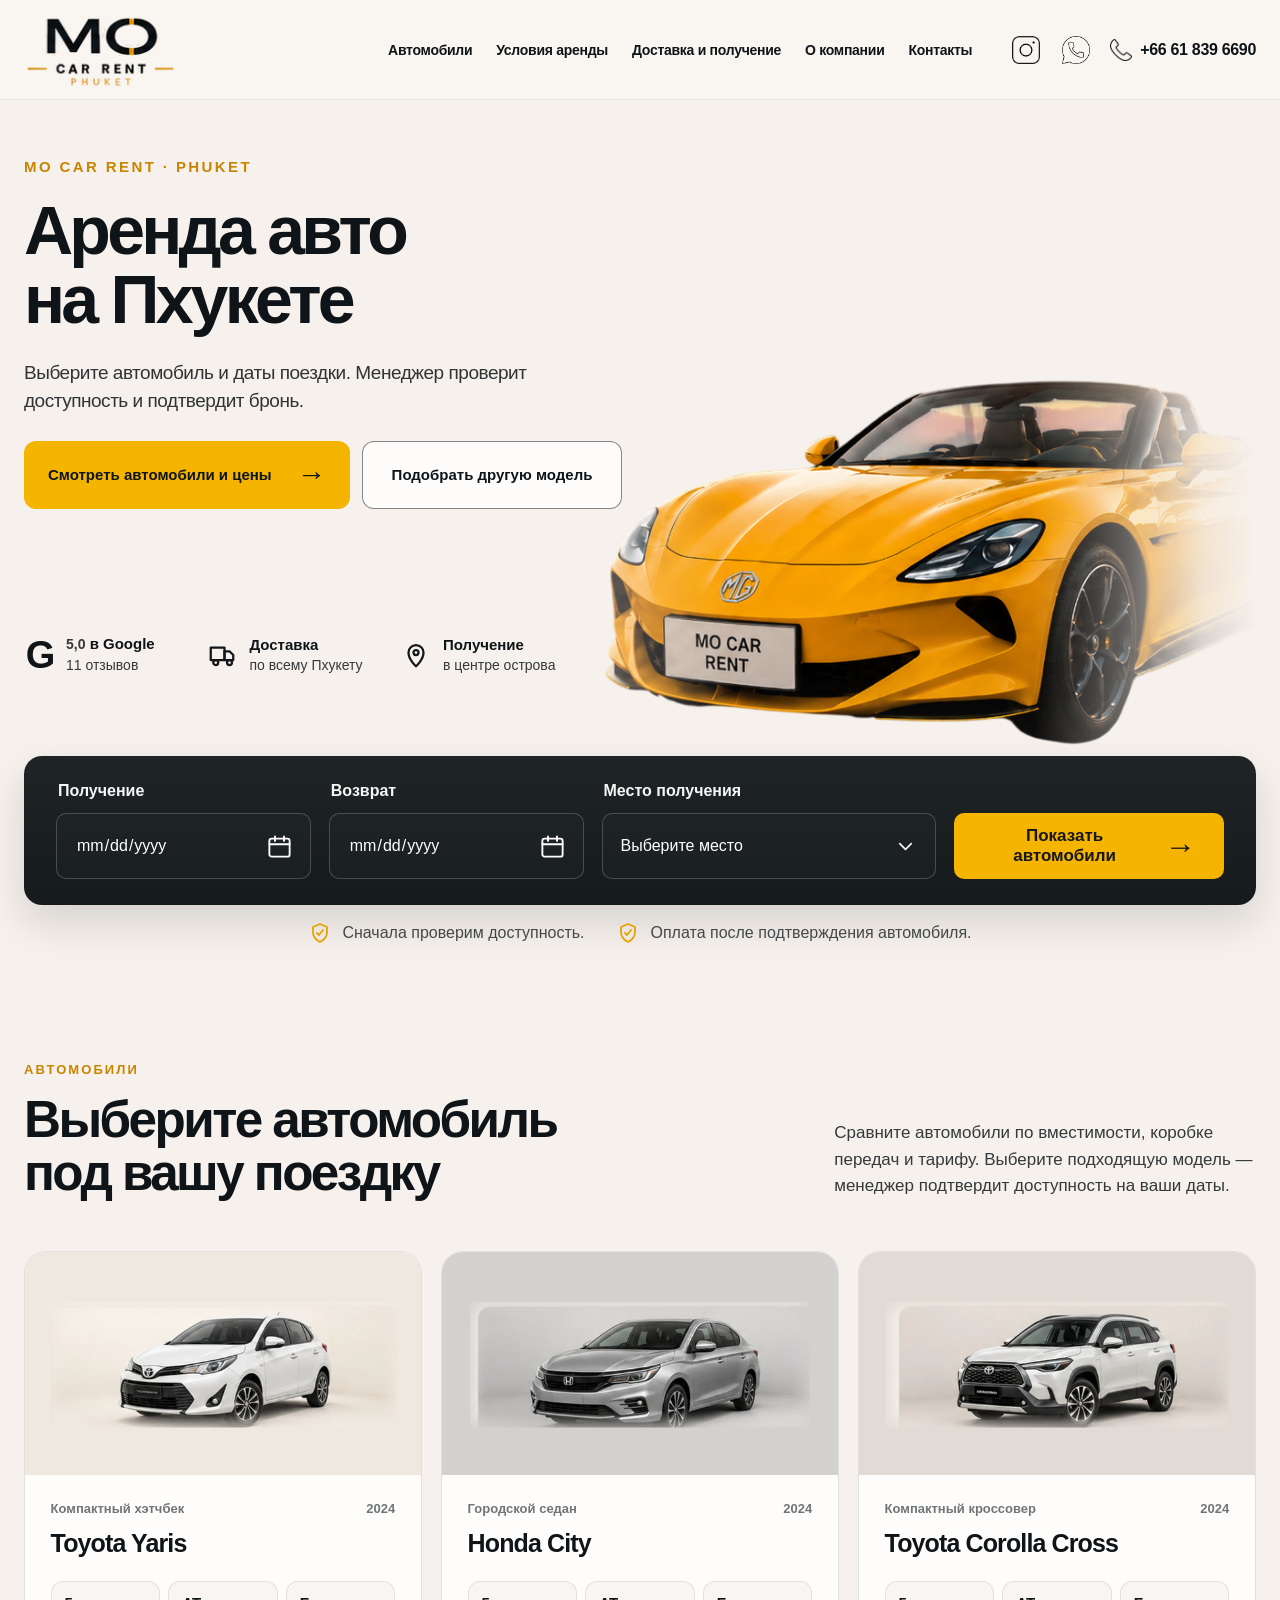
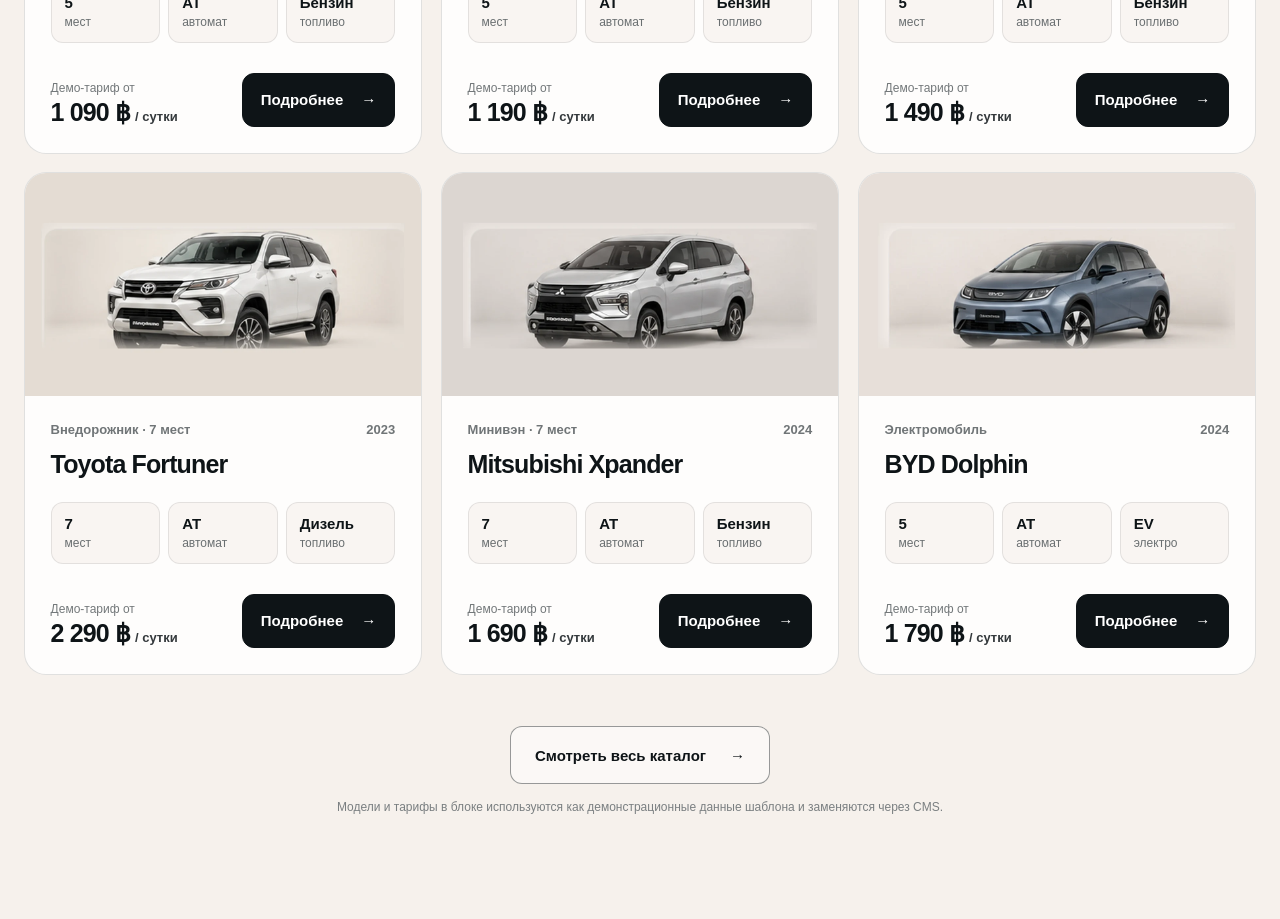
==== commit 1fc8e6af: "v3 Сверстал утверждённый вариант с 6 карточками реалистичных автомобилей и встроил его в текущую баз" ====
--- a/index.html
+++ b/index.html
@@ -259,21 +259,16 @@
 
         <div class="cars-preview__grid">
           <article class="car-card">
-            <div class="car-card__media car-card__media--yellow">
-              <span class="car-card__badge">Demo</span>
-              <svg class="car-card__vehicle" viewBox="0 0 760 340" aria-hidden="true" focusable="false">
-                <ellipse cx="390" cy="274" rx="270" ry="27" fill="rgba(14,20,23,.12)"/>
-                <path d="M118 225c24-62 70-94 141-101l82-9c43-5 83-1 116 15l81 39 83 11c37 5 61 30 67 71H99c2-9 8-18 19-26Z" fill="currentColor"/>
-                <path d="m290 126 55-62h114c28 0 55 13 73 34l51 65-116-19-177-18Z" fill="#d8dde0" opacity=".92"/>
-                <path d="M355 77h96c23 0 43 9 58 27l30 39-171-18-13-48Z" fill="#273033"/>
-                <circle cx="225" cy="242" r="61" fill="#151a1c"/><circle cx="225" cy="242" r="33" fill="#aeb5b8"/><circle cx="567" cy="242" r="61" fill="#151a1c"/><circle cx="567" cy="242" r="33" fill="#aeb5b8"/>
-                <path d="M123 222h54M635 204h38" stroke="#fff" stroke-width="10" stroke-linecap="round" opacity=".9"/>
-              </svg>
-            </div>
-            <div class="car-card__body">
-              <div class="car-card__meta"><span>Кроссовер</span><span>2025</span></div>
-              <h3 class="car-card__title">Demo Vehicle 01</h3>
-              <ul class="car-card__specs" aria-label="Характеристики автомобиля">
+            <div class="car-card__media">
+              <picture class="car-card__picture">
+                <source srcset="assets/img/catalog/toyota-yaris.webp" type="image/webp">
+                <img class="car-card__image" src="assets/img/catalog/toyota-yaris.jpg" width="1200" height="675" loading="lazy" decoding="async" alt="Toyota Yaris 2024">
+              </picture>
+            </div>
+            <div class="car-card__body">
+              <div class="car-card__meta"><span>Компактный хэтчбек</span><span>2024</span></div>
+              <h3 class="car-card__title">Toyota Yaris</h3>
+              <ul class="car-card__specs" aria-label="Характеристики Toyota Yaris">
                 <li class="car-card__spec"><strong>5</strong><span>мест</span></li>
                 <li class="car-card__spec"><strong>AT</strong><span>автомат</span></li>
                 <li class="car-card__spec"><strong>Бензин</strong><span>топливо</span></li>
@@ -281,68 +276,134 @@
               <div class="car-card__footer">
                 <div class="car-card__price">
                   <span class="car-card__price-label">Демо-тариф от</span>
-                  <span class="car-card__price-line"><strong class="car-card__price-value">1&nbsp;290&nbsp;฿</strong><span class="car-card__price-unit">/ сутки</span></span>
-                </div>
-                <a class="car-card__action" href="#car-demo-01"><span>Подробнее</span><span aria-hidden="true">→</span></a>
-              </div>
-            </div>
-          </article>
-
-          <article class="car-card">
-            <div class="car-card__media car-card__media--stone">
-              <span class="car-card__badge">Demo</span>
-              <svg class="car-card__vehicle" viewBox="0 0 760 340" aria-hidden="true" focusable="false">
-                <ellipse cx="390" cy="274" rx="270" ry="27" fill="rgba(14,20,23,.12)"/>
-                <path d="M98 214c11-50 48-79 112-87l115-14 74-68h122c30 0 58 14 77 38l67 84 44 10c28 7 45 31 49 74H83c1-13 6-26 15-37Z" fill="currentColor"/>
-                <path d="m336 112 59-55h120c23 0 44 11 59 28l53 67-291-40Z" fill="#242b2e"/>
-                <circle cx="208" cy="239" r="64" fill="#151a1c"/><circle cx="208" cy="239" r="34" fill="#aeb5b8"/><circle cx="585" cy="239" r="64" fill="#151a1c"/><circle cx="585" cy="239" r="34" fill="#aeb5b8"/>
-                <path d="M105 211h58M658 196h38" stroke="#fff" stroke-width="10" stroke-linecap="round" opacity=".9"/>
-              </svg>
+                  <span class="car-card__price-line"><strong class="car-card__price-value">1&nbsp;090&nbsp;฿</strong><span class="car-card__price-unit">/ сутки</span></span>
+                </div>
+                <a class="car-card__action" href="#cars" aria-label="Подробнее о Toyota Yaris"><span>Подробнее</span><span aria-hidden="true">→</span></a>
+              </div>
+            </div>
+          </article>
+
+          <article class="car-card">
+            <div class="car-card__media">
+              <picture class="car-card__picture">
+                <source srcset="assets/img/catalog/honda-city.webp" type="image/webp">
+                <img class="car-card__image" src="assets/img/catalog/honda-city.jpg" width="1200" height="675" loading="lazy" decoding="async" alt="Honda City 2024">
+              </picture>
+            </div>
+            <div class="car-card__body">
+              <div class="car-card__meta"><span>Городской седан</span><span>2024</span></div>
+              <h3 class="car-card__title">Honda City</h3>
+              <ul class="car-card__specs" aria-label="Характеристики Honda City">
+                <li class="car-card__spec"><strong>5</strong><span>мест</span></li>
+                <li class="car-card__spec"><strong>AT</strong><span>автомат</span></li>
+                <li class="car-card__spec"><strong>Бензин</strong><span>топливо</span></li>
+              </ul>
+              <div class="car-card__footer">
+                <div class="car-card__price">
+                  <span class="car-card__price-label">Демо-тариф от</span>
+                  <span class="car-card__price-line"><strong class="car-card__price-value">1&nbsp;190&nbsp;฿</strong><span class="car-card__price-unit">/ сутки</span></span>
+                </div>
+                <a class="car-card__action" href="#cars" aria-label="Подробнее о Honda City"><span>Подробнее</span><span aria-hidden="true">→</span></a>
+              </div>
+            </div>
+          </article>
+
+          <article class="car-card">
+            <div class="car-card__media">
+              <picture class="car-card__picture">
+                <source srcset="assets/img/catalog/toyota-corolla-cross.webp" type="image/webp">
+                <img class="car-card__image" src="assets/img/catalog/toyota-corolla-cross.jpg" width="1200" height="675" loading="lazy" decoding="async" alt="Toyota Corolla Cross 2024">
+              </picture>
+            </div>
+            <div class="car-card__body">
+              <div class="car-card__meta"><span>Компактный кроссовер</span><span>2024</span></div>
+              <h3 class="car-card__title">Toyota Corolla Cross</h3>
+              <ul class="car-card__specs" aria-label="Характеристики Toyota Corolla Cross">
+                <li class="car-card__spec"><strong>5</strong><span>мест</span></li>
+                <li class="car-card__spec"><strong>AT</strong><span>автомат</span></li>
+                <li class="car-card__spec"><strong>Бензин</strong><span>топливо</span></li>
+              </ul>
+              <div class="car-card__footer">
+                <div class="car-card__price">
+                  <span class="car-card__price-label">Демо-тариф от</span>
+                  <span class="car-card__price-line"><strong class="car-card__price-value">1&nbsp;490&nbsp;฿</strong><span class="car-card__price-unit">/ сутки</span></span>
+                </div>
+                <a class="car-card__action" href="#cars" aria-label="Подробнее о Toyota Corolla Cross"><span>Подробнее</span><span aria-hidden="true">→</span></a>
+              </div>
+            </div>
+          </article>
+
+          <article class="car-card">
+            <div class="car-card__media">
+              <picture class="car-card__picture">
+                <source srcset="assets/img/catalog/toyota-fortuner.webp" type="image/webp">
+                <img class="car-card__image" src="assets/img/catalog/toyota-fortuner.jpg" width="1200" height="675" loading="lazy" decoding="async" alt="Toyota Fortuner 2023">
+              </picture>
+            </div>
+            <div class="car-card__body">
+              <div class="car-card__meta"><span>Внедорожник · 7 мест</span><span>2023</span></div>
+              <h3 class="car-card__title">Toyota Fortuner</h3>
+              <ul class="car-card__specs" aria-label="Характеристики Toyota Fortuner">
+                <li class="car-card__spec"><strong>7</strong><span>мест</span></li>
+                <li class="car-card__spec"><strong>AT</strong><span>автомат</span></li>
+                <li class="car-card__spec"><strong>Дизель</strong><span>топливо</span></li>
+              </ul>
+              <div class="car-card__footer">
+                <div class="car-card__price">
+                  <span class="car-card__price-label">Демо-тариф от</span>
+                  <span class="car-card__price-line"><strong class="car-card__price-value">2&nbsp;290&nbsp;฿</strong><span class="car-card__price-unit">/ сутки</span></span>
+                </div>
+                <a class="car-card__action" href="#cars" aria-label="Подробнее о Toyota Fortuner"><span>Подробнее</span><span aria-hidden="true">→</span></a>
+              </div>
+            </div>
+          </article>
+
+          <article class="car-card">
+            <div class="car-card__media">
+              <picture class="car-card__picture">
+                <source srcset="assets/img/catalog/mitsubishi-xpander.webp" type="image/webp">
+                <img class="car-card__image" src="assets/img/catalog/mitsubishi-xpander.jpg" width="1200" height="675" loading="lazy" decoding="async" alt="Mitsubishi Xpander 2024">
+              </picture>
             </div>
             <div class="car-card__body">
               <div class="car-card__meta"><span>Минивэн · 7 мест</span><span>2024</span></div>
-              <h3 class="car-card__title">Demo Vehicle 02</h3>
-              <ul class="car-card__specs" aria-label="Характеристики автомобиля">
+              <h3 class="car-card__title">Mitsubishi Xpander</h3>
+              <ul class="car-card__specs" aria-label="Характеристики Mitsubishi Xpander">
                 <li class="car-card__spec"><strong>7</strong><span>мест</span></li>
                 <li class="car-card__spec"><strong>AT</strong><span>автомат</span></li>
-                <li class="car-card__spec"><strong>Дизель</strong><span>топливо</span></li>
-              </ul>
-              <div class="car-card__footer">
-                <div class="car-card__price car-card__price--request">
-                  <span class="car-card__price-label">Стоимость</span>
-                  <strong class="car-card__price-value">По запросу</strong>
-                  <span class="car-card__price-note">уточнит менеджер</span>
-                </div>
-                <a class="car-card__action" href="#car-demo-02"><span>Подробнее</span><span aria-hidden="true">→</span></a>
-              </div>
-            </div>
-          </article>
-
-          <article class="car-card">
-            <div class="car-card__media car-card__media--dark">
-              <span class="car-card__badge car-card__badge--muted">Заявка недоступна</span>
-              <svg class="car-card__vehicle" viewBox="0 0 760 340" aria-hidden="true" focusable="false">
-                <ellipse cx="390" cy="274" rx="270" ry="27" fill="rgba(14,20,23,.12)"/>
-                <path d="M116 220c21-56 61-88 124-97l116-16 76-48h97c34 0 67 13 92 36l71 66 43 9c34 7 55 34 59 81H100c2-12 7-22 16-31Z" fill="currentColor"/>
-                <path d="m365 105 79-38h79c27 0 53 10 73 29l53 50-284-41Z" fill="#dce2e4" opacity=".9"/>
-                <circle cx="226" cy="240" r="61" fill="#151a1c"/><circle cx="226" cy="240" r="31" fill="#c8cdcf"/><circle cx="584" cy="240" r="61" fill="#151a1c"/><circle cx="584" cy="240" r="31" fill="#c8cdcf"/>
-                <path d="m449 138-34 56h34l-19 58 57-77h-36l18-37Z" fill="#f4b400"/>
-              </svg>
-            </div>
-            <div class="car-card__body">
-              <div class="car-card__meta"><span>Электромобиль</span><span>2025</span></div>
-              <h3 class="car-card__title">Demo Vehicle 03</h3>
-              <ul class="car-card__specs" aria-label="Характеристики автомобиля">
+                <li class="car-card__spec"><strong>Бензин</strong><span>топливо</span></li>
+              </ul>
+              <div class="car-card__footer">
+                <div class="car-card__price">
+                  <span class="car-card__price-label">Демо-тариф от</span>
+                  <span class="car-card__price-line"><strong class="car-card__price-value">1&nbsp;690&nbsp;฿</strong><span class="car-card__price-unit">/ сутки</span></span>
+                </div>
+                <a class="car-card__action" href="#cars" aria-label="Подробнее о Mitsubishi Xpander"><span>Подробнее</span><span aria-hidden="true">→</span></a>
+              </div>
+            </div>
+          </article>
+
+          <article class="car-card">
+            <div class="car-card__media">
+              <picture class="car-card__picture">
+                <source srcset="assets/img/catalog/byd-dolphin.webp" type="image/webp">
+                <img class="car-card__image" src="assets/img/catalog/byd-dolphin.jpg" width="1200" height="675" loading="lazy" decoding="async" alt="BYD Dolphin 2024">
+              </picture>
+            </div>
+            <div class="car-card__body">
+              <div class="car-card__meta"><span>Электромобиль</span><span>2024</span></div>
+              <h3 class="car-card__title">BYD Dolphin</h3>
+              <ul class="car-card__specs" aria-label="Характеристики BYD Dolphin">
                 <li class="car-card__spec"><strong>5</strong><span>мест</span></li>
                 <li class="car-card__spec"><strong>AT</strong><span>автомат</span></li>
-                <li class="car-card__spec"><strong>EV</strong><span>топливо</span></li>
-              </ul>
-              <div class="car-card__footer">
-                <div class="car-card__price">
-                  <span class="car-card__price-label">Демо-тариф от</span>
-                  <span class="car-card__price-line"><strong class="car-card__price-value">1&nbsp;690&nbsp;฿</strong><span class="car-card__price-unit">/ сутки</span></span>
-                </div>
-                <a class="car-card__action car-card__action--secondary" href="#cars"><span>Похожая модель</span><span aria-hidden="true">→</span></a>
+                <li class="car-card__spec"><strong>EV</strong><span>электро</span></li>
+              </ul>
+              <div class="car-card__footer">
+                <div class="car-card__price">
+                  <span class="car-card__price-label">Демо-тариф от</span>
+                  <span class="car-card__price-line"><strong class="car-card__price-value">1&nbsp;790&nbsp;฿</strong><span class="car-card__price-unit">/ сутки</span></span>
+                </div>
+                <a class="car-card__action" href="#cars" aria-label="Подробнее о BYD Dolphin"><span>Подробнее</span><span aria-hidden="true">→</span></a>
               </div>
             </div>
           </article>
@@ -350,6 +411,7 @@
 
         <div class="cars-preview__footer">
           <a class="cars-preview__all" href="/cars/"><span>Смотреть весь каталог</span><span aria-hidden="true">→</span></a>
+          <p class="cars-preview__demo-note">Модели и тарифы в блоке используются как демонстрационные данные шаблона и заменяются через CMS.</p>
         </div>
       </div>
     </section>
--- a/assets/catalog.css
+++ b/assets/catalog.css
@@ -69,69 +69,24 @@
 
 .car-card__media {
   position: relative;
-  display: grid;
-  min-height: 250px;
-  place-items: center;
   aspect-ratio: 16 / 9;
-  padding: clamp(18px, 2vw, 32px);
   overflow: hidden;
-}
-
-.car-card__media--yellow {
-  background:
-    radial-gradient(circle at 72% 24%, rgba(255, 255, 255, 0.8), transparent 34%),
-    linear-gradient(145deg, #f3df9b, #f5c94f 50%, #e6ad00);
-}
-
-.car-card__media--stone {
-  background:
-    radial-gradient(circle at 68% 20%, rgba(255, 255, 255, 0.78), transparent 35%),
-    linear-gradient(145deg, #e7e3dd, #c9c3bb 55%, #a9a29a);
-}
-
-.car-card__media--dark {
-  background:
-    radial-gradient(circle at 66% 20%, rgba(255, 255, 255, 0.13), transparent 32%),
-    linear-gradient(145deg, #363d40, #202629 58%, #151a1c);
-}
-
-.car-card__badge {
-  position: absolute;
-  z-index: 2;
-  top: 18px;
-  left: 18px;
-  display: inline-flex;
-  min-height: 32px;
-  align-items: center;
-  padding: 6px 10px;
-  border-radius: 999px;
-  color: #171816;
-  background: rgba(255, 255, 255, 0.86);
-  font-size: 12px;
-  font-weight: 800;
-  line-height: 1;
-  letter-spacing: 0.04em;
-}
-
-.car-card__badge--muted {
-  color: #fff;
-  background: rgba(14, 20, 23, 0.72);
-}
-
-.car-card__vehicle {
-  width: min(100%, 620px);
-  height: auto;
-  color: #f2b400;
-  filter: drop-shadow(0 22px 18px rgba(14, 20, 23, 0.16));
-  transform: translateY(7%);
-}
-
-.car-card__media--stone .car-card__vehicle {
-  color: #f5f1e8;
-}
-
-.car-card__media--dark .car-card__vehicle {
-  color: #d5dade;
+  background: #e7e1da;
+}
+
+.car-card__picture {
+  display: block;
+  width: 100%;
+  height: 100%;
+}
+
+.car-card__image {
+  display: block;
+  width: 100%;
+  height: 100%;
+  object-fit: cover;
+  object-position: center;
+  transition: transform 260ms var(--ease-ui);
 }
 
 .car-card__body {
@@ -277,8 +232,20 @@
 
 .cars-preview__footer {
   display: flex;
+  flex-direction: column;
+  align-items: center;
   justify-content: center;
+  gap: 14px;
   margin-top: clamp(32px, 4vw, 52px);
+}
+
+.cars-preview__demo-note {
+  max-width: 720px;
+  margin: 0;
+  color: #7a7f81;
+  font-size: 12px;
+  line-height: 1.5;
+  text-align: center;
 }
 
 .cars-preview__all {
@@ -311,6 +278,10 @@
     transform: translateY(-4px);
   }
 
+  .car-card:hover .car-card__image {
+    transform: scale(1.018);
+  }
+
   .car-card__action:hover {
     color: #171816;
     border-color: var(--color-accent);
@@ -361,10 +332,6 @@
 
   .car-card {
     border-radius: 18px;
-  }
-
-  .car-card__media {
-    min-height: 220px;
   }
 
   .car-card__body {
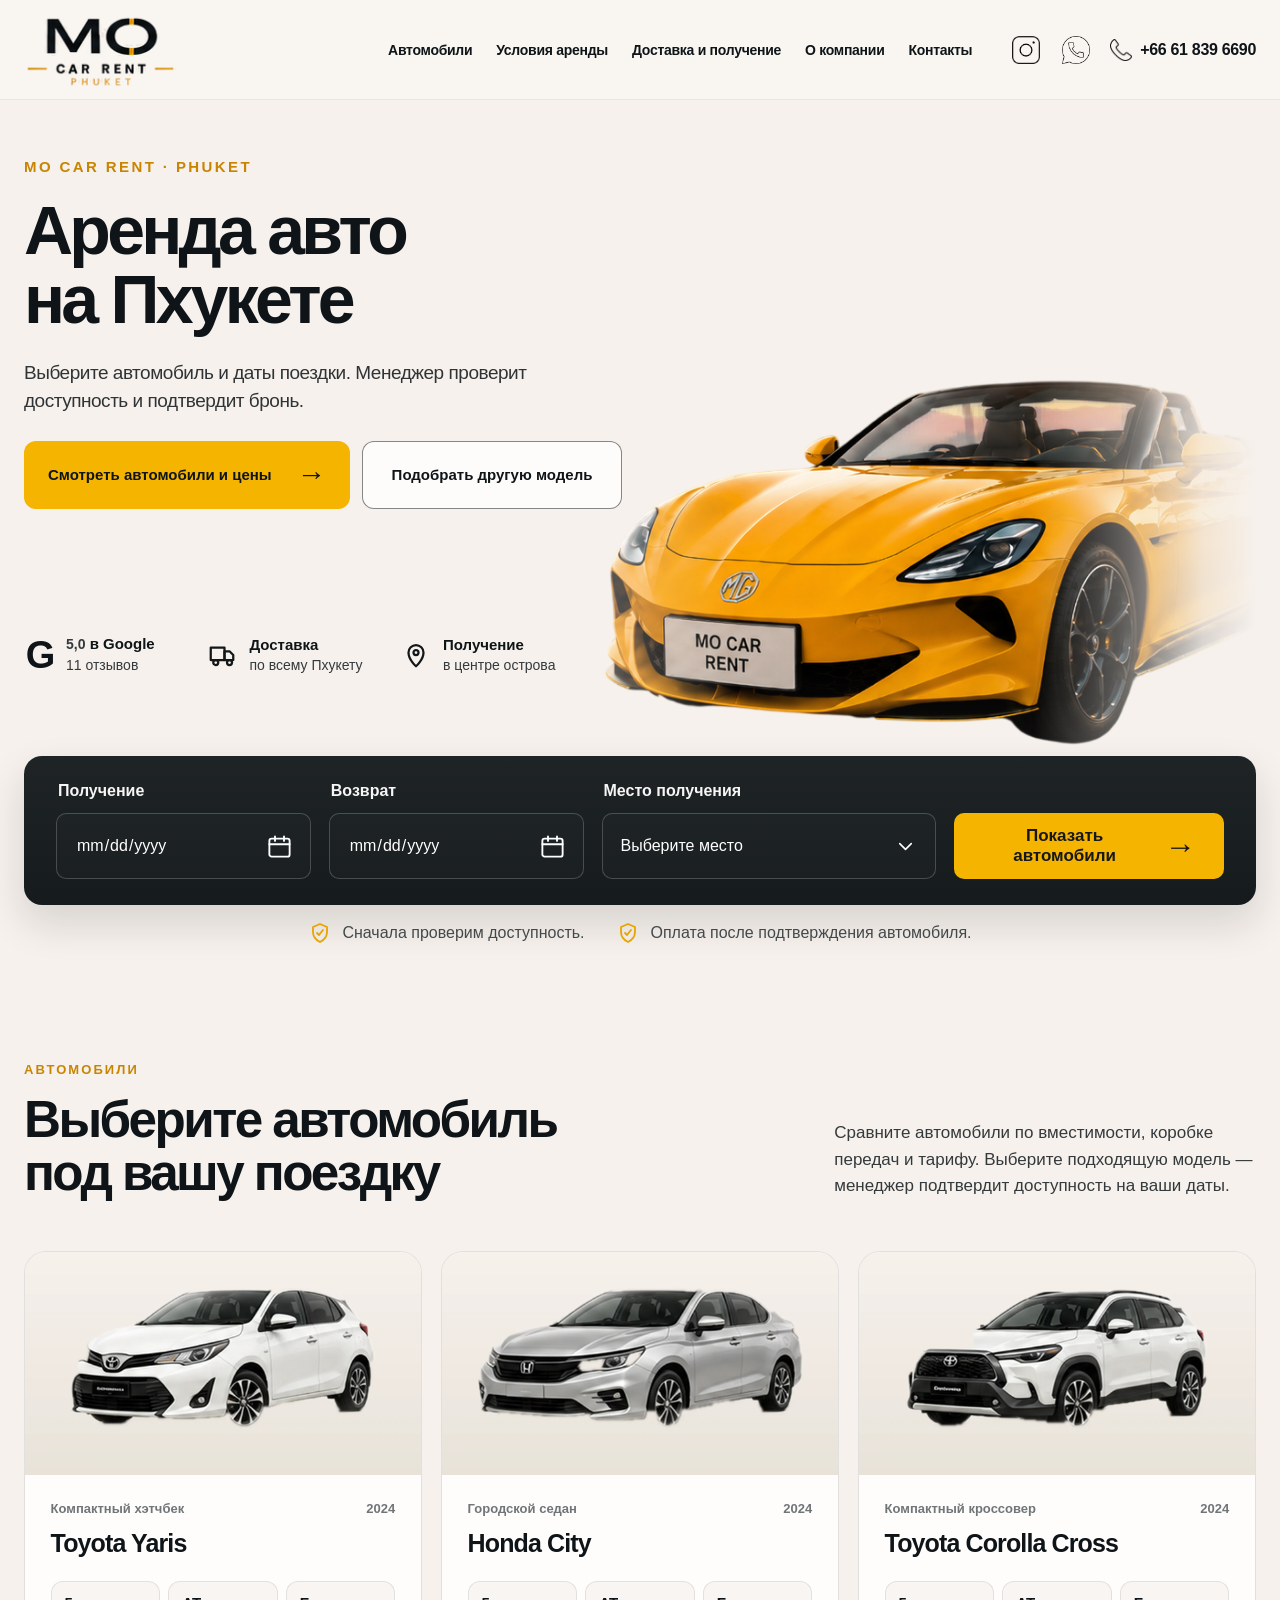
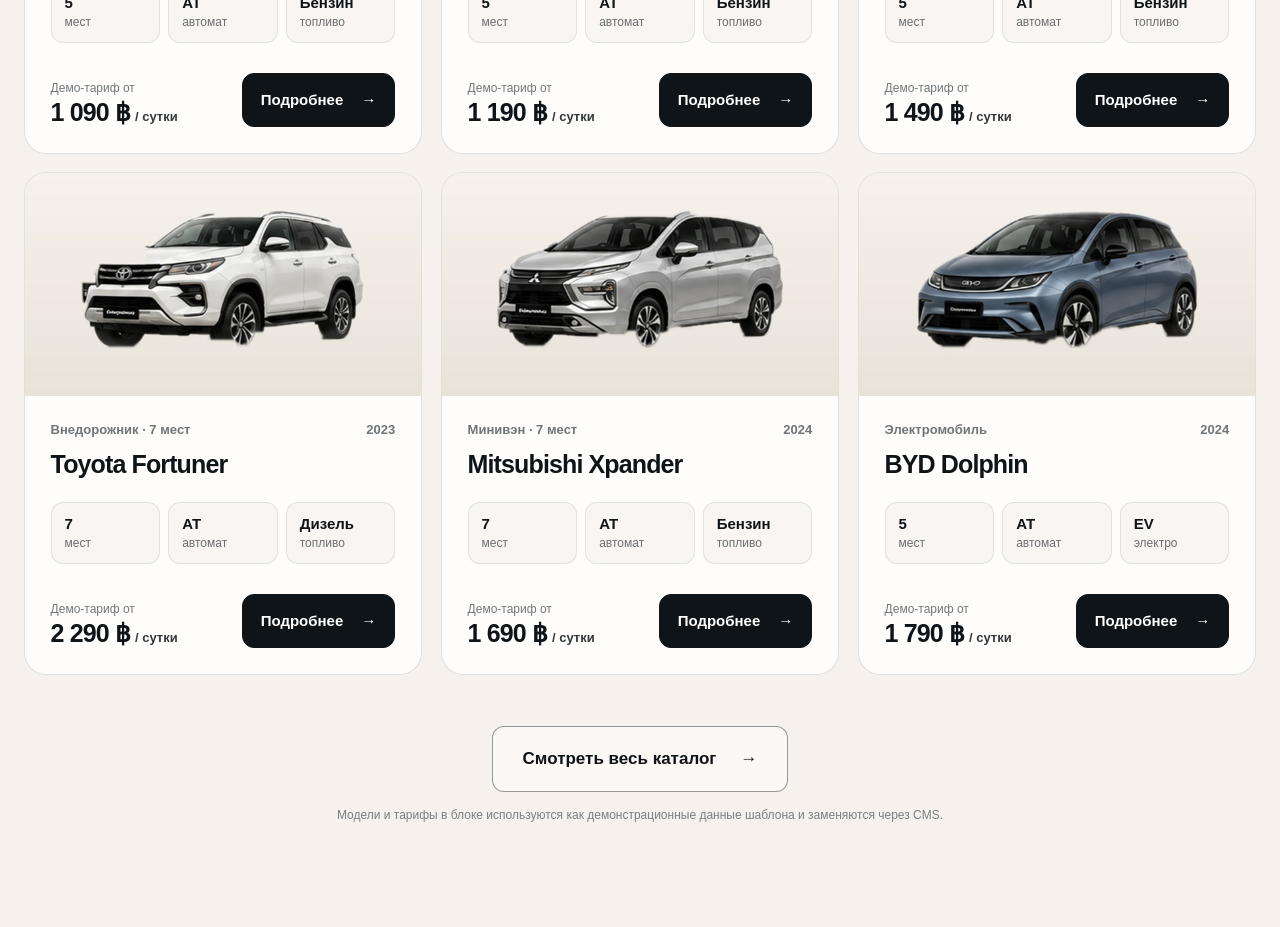
==== commit 534dc75c: "нутри карточки больше нет вложенной ссылки-кнопки - сама .car-card теперь <a>, а Подробнее остаётся " ====
--- a/index.html
+++ b/index.html
@@ -1,421 +1,360 @@
-<!doctype html>
+<!DOCTYPE html>
+
 <html lang="ru">
 <head>
-  <meta charset="utf-8">
-  <meta name="viewport" content="width=device-width, initial-scale=1">
-  <title>MO Car Rent Phuket - Hero concept</title>
-  <meta name="description" content="Концепт hero-блока MO Car Rent Phuket.">
-  <link rel="stylesheet" href="assets/style.css">
-  <link rel="stylesheet" href="assets/catalog.css">
-  <script src="assets/main.js" defer></script>
+<meta charset="utf-8"/>
+<meta content="width=device-width, initial-scale=1" name="viewport"/>
+<title>MO Car Rent Phuket - Hero concept</title>
+<meta content="Концепт hero-блока MO Car Rent Phuket." name="description"/>
+<link href="assets/style.css" rel="stylesheet"/>
+<link href="assets/catalog.css" rel="stylesheet"/>
+<script defer="" src="assets/main.js"></script>
 </head>
 <body>
-  <a class="skip-link" href="#main-content">Перейти к содержимому</a>
-
-  <header class="site-header">
-    <div class="container site-header__container">
-      <div class="site-header__inner">
-        <a class="brand" href="#hero" aria-label="MO Car Rent Phuket - перейти к началу страницы">
-          <img src="assets/logo.png" alt="MO Car Rent Phuket" width="164" height="72" decoding="async">
-        </a>
-
-        <nav class="main-nav" id="main-navigation" aria-label="Основная навигация" data-main-nav>
-          <ul class="main-nav__list">
-            <li><a class="main-nav__link" href="#cars">Автомобили</a></li>
-            <li><a class="main-nav__link" href="#terms">Условия аренды</a></li>
-            <li><a class="main-nav__link" href="#delivery">Доставка и получение</a></li>
-            <li><a class="main-nav__link" href="#about">О компании</a></li>
-            <li><a class="main-nav__link" href="#contacts">Контакты</a></li>
-          </ul>
-        </nav>
-
-        <button
-          class="menu-toggle"
-          type="button"
-          aria-label="Открыть меню"
-          aria-controls="main-navigation"
-          aria-expanded="false"
-          data-menu-toggle
-        >
-          <span class="menu-toggle__line" aria-hidden="true"></span>
-          <span class="menu-toggle__line" aria-hidden="true"></span>
-          <span class="menu-toggle__line" aria-hidden="true"></span>
-        </button>
-
-        <ul class="header-contacts" aria-label="Контакты и социальные сети">
-          <li>
-            <a class="header-contacts__icon" href="https://www.instagram.com/mocarrent_phuket" target="_blank" rel="noopener" aria-label="MO Car Rent Phuket в Instagram">
-              <img src="assets/icon-instagram.png" alt="" width="28" height="28" aria-hidden="true">
-            </a>
-          </li>
-          <li>
-            <a class="header-contacts__icon" href="https://wa.me/66618396690" target="_blank" rel="noopener" aria-label="Написать MO Car Rent Phuket в WhatsApp">
-              <img src="assets/icon-whatsapp.png" alt="" width="30" height="30" aria-hidden="true">
-            </a>
-          </li>
-          <li>
-            <a class="header-contacts__phone" href="tel:+66618396690" aria-label="Позвонить MO Car Rent Phuket: +66 61 839 6690">
-              <img src="assets/icon-phone.png" alt="" width="22" height="22" aria-hidden="true">
-              <span>+66 61 839 6690</span>
-            </a>
-          </li>
-        </ul>
-      </div>
-    </div>
-  </header>
-
-  <main class="main" id="main-content">
-    <section class="hero" id="hero" aria-labelledby="hero-title">
-      <div class="container hero__container">
-        <div class="hero__media" aria-hidden="true">
-          <picture class="hero__scene">
-            <source media="(max-width: 700px)" srcset="assets/hero-scene-mobile.jpg">
-            <img src="assets/hero-scene-desktop.png" alt="" width="1672" height="941" decoding="async" fetchpriority="high">
-          </picture>
-
-          <img class="hero__car" src="assets/hero-car.png" alt="" width="1672" height="941" decoding="async">
-
-          <span class="hero__wash hero__wash--left"></span>
-          <span class="hero__wash hero__wash--right"></span>
-          <span class="hero__wash hero__wash--bottom"></span>
-        </div>
-
-        <div class="hero__layout">
-          <div class="hero__content">
-            <p class="hero__identity">MO CAR RENT · PHUKET</p>
-            <h1 class="hero__title" id="hero-title">Аренда авто на Пхукете</h1>
-            <p class="hero__lead">Выберите автомобиль и даты поездки. Менеджер проверит доступность и подтвердит бронь.</p>
-
-            <figure class="hero__mobile-visual" aria-hidden="true">
-              <img
-                src="assets/hero-bg-mob.png"
-                alt=""
-                width="811"
-                height="402"
-                loading="eager"
-                decoding="async"
-              >
-            </figure>
-
-            <div class="hero__actions">
-              <a class="button button--primary" href="#booking">
-                <span>Смотреть автомобили и цены</span>
-                <span class="button__arrow" aria-hidden="true">→</span>
-              </a>
-
-              <a class="button button--secondary" href="#booking">
-                <span>Подобрать другую модель</span>
-              </a>
-            </div>
-
-            <ul class="hero__proof" aria-label="Информация о сервисе">
-              <li class="hero__proof-item" data-google-rating>
-                <span class="hero__proof-icon hero__proof-icon--google" aria-hidden="true">G</span>
-                <span class="hero__proof-copy">
-                  <strong><span data-google-rating-value>5,0</span> в Google</strong>
-                  <span><span data-google-rating-count>11</span> отзывов</span>
-                </span>
-              </li>
-
-              <li class="hero__proof-item">
-                <svg class="hero__proof-icon" viewBox="0 0 24 24" aria-hidden="true" focusable="false">
-                  <path d="M3 6h11v10H3z"></path>
-                  <path d="M14 9h4l3 3v4h-7z"></path>
-                  <circle cx="7" cy="18" r="2"></circle>
-                  <circle cx="18" cy="18" r="2"></circle>
-                </svg>
-                <span class="hero__proof-copy">
-                  <strong>Доставка</strong>
-                  <span>по всему Пхукету</span>
-                </span>
-              </li>
-
-              <li class="hero__proof-item">
-                <svg class="hero__proof-icon" viewBox="0 0 24 24" aria-hidden="true" focusable="false">
-                  <path d="M12 21s6-5.2 6-11a6 6 0 1 0-12 0c0 5.8 6 11 6 11Z"></path>
-                  <circle cx="12" cy="10" r="2"></circle>
-                </svg>
-                <span class="hero__proof-copy">
-                  <strong>Получение</strong>
-                  <span>в центре острова</span>
-                </span>
-              </li>
-            </ul>
-          </div>
-
-          <div class="hero__booking" id="booking">
-            <form class="booking" action="/cars/" method="get" data-booking-form data-demo>
-              <fieldset class="booking__fieldset">
-                <legend class="visually-hidden">Подобрать автомобиль по датам и месту получения</legend>
-
-                <div class="booking__field">
-                  <label class="booking__label" for="pickup-date">Получение</label>
-                  <div class="booking__control booking__control--date" data-date-control>
-                    <input id="pickup-date" type="date" name="pickup_date" required data-pickup-date>
-                    <button class="booking__date-trigger" type="button" aria-label="Открыть календарь даты получения" data-date-trigger>
-                      <svg viewBox="0 0 24 24" aria-hidden="true" focusable="false">
-                        <rect x="3" y="5" width="18" height="16" rx="2"></rect>
-                        <path d="M8 3v4M16 3v4M3 10h18"></path>
-                      </svg>
-                    </button>
-                  </div>
-                </div>
-
-                <div class="booking__field">
-                  <label class="booking__label" for="return-date">Возврат</label>
-                  <div class="booking__control booking__control--date" data-date-control>
-                    <input id="return-date" type="date" name="return_date" required data-return-date>
-                    <button class="booking__date-trigger" type="button" aria-label="Открыть календарь даты возврата" data-date-trigger>
-                      <svg viewBox="0 0 24 24" aria-hidden="true" focusable="false">
-                        <rect x="3" y="5" width="18" height="16" rx="2"></rect>
-                        <path d="M8 3v4M16 3v4M3 10h18"></path>
-                      </svg>
-                    </button>
-                  </div>
-                </div>
-
-                <div class="booking__field booking__field--location" data-custom-select>
-                  <label class="booking__label" for="pickup-location">Место получения</label>
-
-                  <select class="booking__native-select" id="pickup-location" name="pickup_location" required data-select-native>
-                    <option value="" selected disabled>Выберите место</option>
-                    <option value="delivery">Доставка по Пхукету</option>
-                    <option value="office">Получение в офисе</option>
-                  </select>
-
-                  <div class="booking__custom-select" data-select-ui hidden>
-                    <button
-                      class="booking__select-trigger"
-                      type="button"
-                      aria-haspopup="listbox"
-                      aria-expanded="false"
-                      aria-controls="pickup-location-listbox"
-                      data-select-trigger
-                    >
-                      <span data-select-text>Выберите место</span>
-                      <svg viewBox="0 0 24 24" aria-hidden="true" focusable="false">
-                        <path d="m6 9 6 6 6-6"></path>
-                      </svg>
-                    </button>
-
-                    <ul
-                      class="booking__select-list"
-                      id="pickup-location-listbox"
-                      role="listbox"
-                      aria-label="Место получения"
-                      tabindex="-1"
-                      hidden
-                      data-select-list
-                    >
-                      <li class="booking__select-option" role="option" aria-selected="false" tabindex="-1" data-select-option data-value="delivery">
+<a class="skip-link" href="#main-content">Перейти к содержимому</a>
+<header class="site-header">
+<div class="container site-header__container">
+<div class="site-header__inner">
+<a aria-label="MO Car Rent Phuket - перейти к началу страницы" class="brand" href="#hero">
+<img alt="MO Car Rent Phuket" decoding="async" height="72" src="assets/logo.png" width="164"/>
+</a>
+<nav aria-label="Основная навигация" class="main-nav" data-main-nav="" id="main-navigation">
+<ul class="main-nav__list">
+<li><a class="main-nav__link" href="#cars">Автомобили</a></li>
+<li><a class="main-nav__link" href="#terms">Условия аренды</a></li>
+<li><a class="main-nav__link" href="#delivery">Доставка и получение</a></li>
+<li><a class="main-nav__link" href="#about">О компании</a></li>
+<li><a class="main-nav__link" href="#contacts">Контакты</a></li>
+</ul>
+</nav>
+<button aria-controls="main-navigation" aria-expanded="false" aria-label="Открыть меню" class="menu-toggle" data-menu-toggle="" type="button">
+<span aria-hidden="true" class="menu-toggle__line"></span>
+<span aria-hidden="true" class="menu-toggle__line"></span>
+<span aria-hidden="true" class="menu-toggle__line"></span>
+</button>
+<ul aria-label="Контакты и социальные сети" class="header-contacts">
+<li>
+<a aria-label="MO Car Rent Phuket в Instagram" class="header-contacts__icon" href="https://www.instagram.com/mocarrent_phuket" rel="noopener" target="_blank">
+<img alt="" aria-hidden="true" height="28" src="assets/icon-instagram.png" width="28"/>
+</a>
+</li>
+<li>
+<a aria-label="Написать MO Car Rent Phuket в WhatsApp" class="header-contacts__icon" href="https://wa.me/66618396690" rel="noopener" target="_blank">
+<img alt="" aria-hidden="true" height="30" src="assets/icon-whatsapp.png" width="30"/>
+</a>
+</li>
+<li>
+<a aria-label="Позвонить MO Car Rent Phuket: +66 61 839 6690" class="header-contacts__phone" href="tel:+66618396690">
+<img alt="" aria-hidden="true" height="22" src="assets/icon-phone.png" width="22"/>
+<span>+66 61 839 6690</span>
+</a>
+</li>
+</ul>
+</div>
+</div>
+</header>
+<main class="main" id="main-content">
+<section aria-labelledby="hero-title" class="hero" id="hero">
+<div class="container hero__container">
+<div aria-hidden="true" class="hero__media">
+<picture class="hero__scene">
+<source media="(max-width: 700px)" srcset="assets/hero-scene-mobile.jpg"/>
+<img alt="" decoding="async" fetchpriority="high" height="941" src="assets/hero-scene-desktop.png" width="1672"/>
+</picture>
+<img alt="" class="hero__car" decoding="async" height="941" src="assets/hero-car.png" width="1672"/>
+<span class="hero__wash hero__wash--left"></span>
+<span class="hero__wash hero__wash--right"></span>
+<span class="hero__wash hero__wash--bottom"></span>
+</div>
+<div class="hero__layout">
+<div class="hero__content">
+<p class="hero__identity">MO CAR RENT · PHUKET</p>
+<h1 class="hero__title" id="hero-title">Аренда авто на Пхукете</h1>
+<p class="hero__lead">Выберите автомобиль и даты поездки. Менеджер проверит доступность и подтвердит бронь.</p>
+<figure aria-hidden="true" class="hero__mobile-visual">
+<img alt="" decoding="async" height="402" loading="eager" src="assets/hero-bg-mob.png" width="811"/>
+</figure>
+<div class="hero__actions">
+<a class="button button--primary" href="#booking">
+<span>Смотреть автомобили и цены</span>
+<span aria-hidden="true" class="button__arrow">→</span>
+</a>
+<a class="button button--secondary" href="#booking">
+<span>Подобрать другую модель</span>
+</a>
+</div>
+<ul aria-label="Информация о сервисе" class="hero__proof">
+<li class="hero__proof-item" data-google-rating="">
+<span aria-hidden="true" class="hero__proof-icon hero__proof-icon--google">G</span>
+<span class="hero__proof-copy">
+<strong><span data-google-rating-value="">5,0</span> в Google</strong>
+<span><span data-google-rating-count="">11</span> отзывов</span>
+</span>
+</li>
+<li class="hero__proof-item">
+<svg aria-hidden="true" class="hero__proof-icon" focusable="false" viewbox="0 0 24 24">
+<path d="M3 6h11v10H3z"></path>
+<path d="M14 9h4l3 3v4h-7z"></path>
+<circle cx="7" cy="18" r="2"></circle>
+<circle cx="18" cy="18" r="2"></circle>
+</svg>
+<span class="hero__proof-copy">
+<strong>Доставка</strong>
+<span>по всему Пхукету</span>
+</span>
+</li>
+<li class="hero__proof-item">
+<svg aria-hidden="true" class="hero__proof-icon" focusable="false" viewbox="0 0 24 24">
+<path d="M12 21s6-5.2 6-11a6 6 0 1 0-12 0c0 5.8 6 11 6 11Z"></path>
+<circle cx="12" cy="10" r="2"></circle>
+</svg>
+<span class="hero__proof-copy">
+<strong>Получение</strong>
+<span>в центре острова</span>
+</span>
+</li>
+</ul>
+</div>
+<div class="hero__booking" id="booking">
+<form action="/cars/" class="booking" data-booking-form="" data-demo="" method="get">
+<fieldset class="booking__fieldset">
+<legend class="visually-hidden">Подобрать автомобиль по датам и месту получения</legend>
+<div class="booking__field">
+<label class="booking__label" for="pickup-date">Получение</label>
+<div class="booking__control booking__control--date" data-date-control="">
+<input data-pickup-date="" id="pickup-date" name="pickup_date" required="" type="date"/>
+<button aria-label="Открыть календарь даты получения" class="booking__date-trigger" data-date-trigger="" type="button">
+<svg aria-hidden="true" focusable="false" viewbox="0 0 24 24">
+<rect height="16" rx="2" width="18" x="3" y="5"></rect>
+<path d="M8 3v4M16 3v4M3 10h18"></path>
+</svg>
+</button>
+</div>
+</div>
+<div class="booking__field">
+<label class="booking__label" for="return-date">Возврат</label>
+<div class="booking__control booking__control--date" data-date-control="">
+<input data-return-date="" id="return-date" name="return_date" required="" type="date"/>
+<button aria-label="Открыть календарь даты возврата" class="booking__date-trigger" data-date-trigger="" type="button">
+<svg aria-hidden="true" focusable="false" viewbox="0 0 24 24">
+<rect height="16" rx="2" width="18" x="3" y="5"></rect>
+<path d="M8 3v4M16 3v4M3 10h18"></path>
+</svg>
+</button>
+</div>
+</div>
+<div class="booking__field booking__field--location" data-custom-select="">
+<label class="booking__label" for="pickup-location">Место получения</label>
+<select class="booking__native-select" data-select-native="" id="pickup-location" name="pickup_location" required="">
+<option disabled="" selected="" value="">Выберите место</option>
+<option value="delivery">Доставка по Пхукету</option>
+<option value="office">Получение в офисе</option>
+</select>
+<div class="booking__custom-select" data-select-ui="" hidden="">
+<button aria-controls="pickup-location-listbox" aria-expanded="false" aria-haspopup="listbox" class="booking__select-trigger" data-select-trigger="" type="button">
+<span data-select-text="">Выберите место</span>
+<svg aria-hidden="true" focusable="false" viewbox="0 0 24 24">
+<path d="m6 9 6 6 6-6"></path>
+</svg>
+</button>
+<ul aria-label="Место получения" class="booking__select-list" data-select-list="" hidden="" id="pickup-location-listbox" role="listbox" tabindex="-1">
+<li aria-selected="false" class="booking__select-option" data-select-option="" data-value="delivery" role="option" tabindex="-1">
                         Доставка по Пхукету
                       </li>
-                      <li class="booking__select-option" role="option" aria-selected="false" tabindex="-1" data-select-option data-value="office">
+<li aria-selected="false" class="booking__select-option" data-select-option="" data-value="office" role="option" tabindex="-1">
                         Получение в офисе
                       </li>
-                    </ul>
-                  </div>
-                </div>
-
-                <button class="booking__submit" type="submit">
-                  <span>Показать автомобили</span>
-                  <span aria-hidden="true">→</span>
-                </button>
-              </fieldset>
-
-              <p class="visually-hidden" role="status" aria-live="polite" data-booking-status></p>
-            </form>
-
-            <ul class="booking-notes" aria-label="Как проходит бронирование">
-              <li>
-                <svg viewBox="0 0 24 24" aria-hidden="true" focusable="false">
-                  <path d="M12 3 5 6v5c0 4.7 2.8 8 7 10 4.2-2 7-5.3 7-10V6l-7-3Z"></path>
-                  <path d="m9 12 2 2 4-5"></path>
-                </svg>
-                <span>Сначала проверим доступность.</span>
-              </li>
-              <li>
-                <svg viewBox="0 0 24 24" aria-hidden="true" focusable="false">
-                  <path d="M12 3 5 6v5c0 4.7 2.8 8 7 10 4.2-2 7-5.3 7-10V6l-7-3Z"></path>
-                  <path d="m9 12 2 2 4-5"></path>
-                </svg>
-                <span>Оплата после подтверждения автомобиля.</span>
-              </li>
-            </ul>
-          </div>
-        </div>
-      </div>
-    </section>
-
-    <section class="cars-preview" id="cars" aria-labelledby="cars-preview-title">
-      <div class="container">
-        <div class="cars-preview__head">
-          <div>
-            <p class="cars-preview__eyebrow">Автомобили</p>
-            <h2 class="cars-preview__title" id="cars-preview-title">Выберите автомобиль под вашу поездку</h2>
-          </div>
-          <p class="cars-preview__lead">Сравните автомобили по вместимости, коробке передач и тарифу. Выберите подходящую модель — менеджер подтвердит доступность на ваши даты.</p>
-        </div>
-
-        <div class="cars-preview__grid">
-          <article class="car-card">
-            <div class="car-card__media">
-              <picture class="car-card__picture">
-                <source srcset="assets/img/catalog/toyota-yaris.webp" type="image/webp">
-                <img class="car-card__image" src="assets/img/catalog/toyota-yaris.jpg" width="1200" height="675" loading="lazy" decoding="async" alt="Toyota Yaris 2024">
-              </picture>
-            </div>
-            <div class="car-card__body">
-              <div class="car-card__meta"><span>Компактный хэтчбек</span><span>2024</span></div>
-              <h3 class="car-card__title">Toyota Yaris</h3>
-              <ul class="car-card__specs" aria-label="Характеристики Toyota Yaris">
-                <li class="car-card__spec"><strong>5</strong><span>мест</span></li>
-                <li class="car-card__spec"><strong>AT</strong><span>автомат</span></li>
-                <li class="car-card__spec"><strong>Бензин</strong><span>топливо</span></li>
-              </ul>
-              <div class="car-card__footer">
-                <div class="car-card__price">
-                  <span class="car-card__price-label">Демо-тариф от</span>
-                  <span class="car-card__price-line"><strong class="car-card__price-value">1&nbsp;090&nbsp;฿</strong><span class="car-card__price-unit">/ сутки</span></span>
-                </div>
-                <a class="car-card__action" href="#cars" aria-label="Подробнее о Toyota Yaris"><span>Подробнее</span><span aria-hidden="true">→</span></a>
-              </div>
-            </div>
-          </article>
-
-          <article class="car-card">
-            <div class="car-card__media">
-              <picture class="car-card__picture">
-                <source srcset="assets/img/catalog/honda-city.webp" type="image/webp">
-                <img class="car-card__image" src="assets/img/catalog/honda-city.jpg" width="1200" height="675" loading="lazy" decoding="async" alt="Honda City 2024">
-              </picture>
-            </div>
-            <div class="car-card__body">
-              <div class="car-card__meta"><span>Городской седан</span><span>2024</span></div>
-              <h3 class="car-card__title">Honda City</h3>
-              <ul class="car-card__specs" aria-label="Характеристики Honda City">
-                <li class="car-card__spec"><strong>5</strong><span>мест</span></li>
-                <li class="car-card__spec"><strong>AT</strong><span>автомат</span></li>
-                <li class="car-card__spec"><strong>Бензин</strong><span>топливо</span></li>
-              </ul>
-              <div class="car-card__footer">
-                <div class="car-card__price">
-                  <span class="car-card__price-label">Демо-тариф от</span>
-                  <span class="car-card__price-line"><strong class="car-card__price-value">1&nbsp;190&nbsp;฿</strong><span class="car-card__price-unit">/ сутки</span></span>
-                </div>
-                <a class="car-card__action" href="#cars" aria-label="Подробнее о Honda City"><span>Подробнее</span><span aria-hidden="true">→</span></a>
-              </div>
-            </div>
-          </article>
-
-          <article class="car-card">
-            <div class="car-card__media">
-              <picture class="car-card__picture">
-                <source srcset="assets/img/catalog/toyota-corolla-cross.webp" type="image/webp">
-                <img class="car-card__image" src="assets/img/catalog/toyota-corolla-cross.jpg" width="1200" height="675" loading="lazy" decoding="async" alt="Toyota Corolla Cross 2024">
-              </picture>
-            </div>
-            <div class="car-card__body">
-              <div class="car-card__meta"><span>Компактный кроссовер</span><span>2024</span></div>
-              <h3 class="car-card__title">Toyota Corolla Cross</h3>
-              <ul class="car-card__specs" aria-label="Характеристики Toyota Corolla Cross">
-                <li class="car-card__spec"><strong>5</strong><span>мест</span></li>
-                <li class="car-card__spec"><strong>AT</strong><span>автомат</span></li>
-                <li class="car-card__spec"><strong>Бензин</strong><span>топливо</span></li>
-              </ul>
-              <div class="car-card__footer">
-                <div class="car-card__price">
-                  <span class="car-card__price-label">Демо-тариф от</span>
-                  <span class="car-card__price-line"><strong class="car-card__price-value">1&nbsp;490&nbsp;฿</strong><span class="car-card__price-unit">/ сутки</span></span>
-                </div>
-                <a class="car-card__action" href="#cars" aria-label="Подробнее о Toyota Corolla Cross"><span>Подробнее</span><span aria-hidden="true">→</span></a>
-              </div>
-            </div>
-          </article>
-
-          <article class="car-card">
-            <div class="car-card__media">
-              <picture class="car-card__picture">
-                <source srcset="assets/img/catalog/toyota-fortuner.webp" type="image/webp">
-                <img class="car-card__image" src="assets/img/catalog/toyota-fortuner.jpg" width="1200" height="675" loading="lazy" decoding="async" alt="Toyota Fortuner 2023">
-              </picture>
-            </div>
-            <div class="car-card__body">
-              <div class="car-card__meta"><span>Внедорожник · 7 мест</span><span>2023</span></div>
-              <h3 class="car-card__title">Toyota Fortuner</h3>
-              <ul class="car-card__specs" aria-label="Характеристики Toyota Fortuner">
-                <li class="car-card__spec"><strong>7</strong><span>мест</span></li>
-                <li class="car-card__spec"><strong>AT</strong><span>автомат</span></li>
-                <li class="car-card__spec"><strong>Дизель</strong><span>топливо</span></li>
-              </ul>
-              <div class="car-card__footer">
-                <div class="car-card__price">
-                  <span class="car-card__price-label">Демо-тариф от</span>
-                  <span class="car-card__price-line"><strong class="car-card__price-value">2&nbsp;290&nbsp;฿</strong><span class="car-card__price-unit">/ сутки</span></span>
-                </div>
-                <a class="car-card__action" href="#cars" aria-label="Подробнее о Toyota Fortuner"><span>Подробнее</span><span aria-hidden="true">→</span></a>
-              </div>
-            </div>
-          </article>
-
-          <article class="car-card">
-            <div class="car-card__media">
-              <picture class="car-card__picture">
-                <source srcset="assets/img/catalog/mitsubishi-xpander.webp" type="image/webp">
-                <img class="car-card__image" src="assets/img/catalog/mitsubishi-xpander.jpg" width="1200" height="675" loading="lazy" decoding="async" alt="Mitsubishi Xpander 2024">
-              </picture>
-            </div>
-            <div class="car-card__body">
-              <div class="car-card__meta"><span>Минивэн · 7 мест</span><span>2024</span></div>
-              <h3 class="car-card__title">Mitsubishi Xpander</h3>
-              <ul class="car-card__specs" aria-label="Характеристики Mitsubishi Xpander">
-                <li class="car-card__spec"><strong>7</strong><span>мест</span></li>
-                <li class="car-card__spec"><strong>AT</strong><span>автомат</span></li>
-                <li class="car-card__spec"><strong>Бензин</strong><span>топливо</span></li>
-              </ul>
-              <div class="car-card__footer">
-                <div class="car-card__price">
-                  <span class="car-card__price-label">Демо-тариф от</span>
-                  <span class="car-card__price-line"><strong class="car-card__price-value">1&nbsp;690&nbsp;฿</strong><span class="car-card__price-unit">/ сутки</span></span>
-                </div>
-                <a class="car-card__action" href="#cars" aria-label="Подробнее о Mitsubishi Xpander"><span>Подробнее</span><span aria-hidden="true">→</span></a>
-              </div>
-            </div>
-          </article>
-
-          <article class="car-card">
-            <div class="car-card__media">
-              <picture class="car-card__picture">
-                <source srcset="assets/img/catalog/byd-dolphin.webp" type="image/webp">
-                <img class="car-card__image" src="assets/img/catalog/byd-dolphin.jpg" width="1200" height="675" loading="lazy" decoding="async" alt="BYD Dolphin 2024">
-              </picture>
-            </div>
-            <div class="car-card__body">
-              <div class="car-card__meta"><span>Электромобиль</span><span>2024</span></div>
-              <h3 class="car-card__title">BYD Dolphin</h3>
-              <ul class="car-card__specs" aria-label="Характеристики BYD Dolphin">
-                <li class="car-card__spec"><strong>5</strong><span>мест</span></li>
-                <li class="car-card__spec"><strong>AT</strong><span>автомат</span></li>
-                <li class="car-card__spec"><strong>EV</strong><span>электро</span></li>
-              </ul>
-              <div class="car-card__footer">
-                <div class="car-card__price">
-                  <span class="car-card__price-label">Демо-тариф от</span>
-                  <span class="car-card__price-line"><strong class="car-card__price-value">1&nbsp;790&nbsp;฿</strong><span class="car-card__price-unit">/ сутки</span></span>
-                </div>
-                <a class="car-card__action" href="#cars" aria-label="Подробнее о BYD Dolphin"><span>Подробнее</span><span aria-hidden="true">→</span></a>
-              </div>
-            </div>
-          </article>
-        </div>
-
-        <div class="cars-preview__footer">
-          <a class="cars-preview__all" href="/cars/"><span>Смотреть весь каталог</span><span aria-hidden="true">→</span></a>
-          <p class="cars-preview__demo-note">Модели и тарифы в блоке используются как демонстрационные данные шаблона и заменяются через CMS.</p>
-        </div>
-      </div>
-    </section>
-
-  </main>
+</ul>
+</div>
+</div>
+<button class="booking__submit" type="submit">
+<span>Показать автомобили</span>
+<span aria-hidden="true">→</span>
+</button>
+</fieldset>
+<p aria-live="polite" class="visually-hidden" data-booking-status="" role="status"></p>
+</form>
+<ul aria-label="Как проходит бронирование" class="booking-notes">
+<li>
+<svg aria-hidden="true" focusable="false" viewbox="0 0 24 24">
+<path d="M12 3 5 6v5c0 4.7 2.8 8 7 10 4.2-2 7-5.3 7-10V6l-7-3Z"></path>
+<path d="m9 12 2 2 4-5"></path>
+</svg>
+<span>Сначала проверим доступность.</span>
+</li>
+<li>
+<svg aria-hidden="true" focusable="false" viewbox="0 0 24 24">
+<path d="M12 3 5 6v5c0 4.7 2.8 8 7 10 4.2-2 7-5.3 7-10V6l-7-3Z"></path>
+<path d="m9 12 2 2 4-5"></path>
+</svg>
+<span>Оплата после подтверждения автомобиля.</span>
+</li>
+</ul>
+</div>
+</div>
+</div>
+</section>
+<section aria-labelledby="cars-preview-title" class="cars-preview" id="cars">
+<div class="container">
+<div class="cars-preview__head">
+<div>
+<p class="cars-preview__eyebrow">Автомобили</p>
+<h2 class="cars-preview__title" id="cars-preview-title">Выберите автомобиль под вашу поездку</h2>
+</div>
+<p class="cars-preview__lead">Сравните автомобили по вместимости, коробке передач и тарифу. Выберите подходящую модель — менеджер подтвердит доступность на ваши даты.</p>
+</div>
+<div class="cars-preview__grid">
+<a aria-labelledby="car-toyota-yaris-title" class="car-card" href="cars/toyota-yaris/">
+<div class="car-card__media">
+<picture class="car-card__picture">
+<source srcset="assets/img/catalog/toyota-yaris.webp" type="image/webp"/>
+<img alt="Toyota Yaris 2024" class="car-card__image" decoding="async" height="675" loading="lazy" src="assets/img/catalog/toyota-yaris.jpg" width="1200"/>
+</picture>
+</div>
+<div class="car-card__body">
+<div class="car-card__meta"><span>Компактный хэтчбек</span><span>2024</span></div>
+<h3 class="car-card__title" id="car-toyota-yaris-title">Toyota Yaris</h3>
+<ul aria-label="Характеристики Toyota Yaris" class="car-card__specs">
+<li class="car-card__spec"><strong>5</strong><span>мест</span></li>
+<li class="car-card__spec"><strong>AT</strong><span>автомат</span></li>
+<li class="car-card__spec"><strong>Бензин</strong><span>топливо</span></li>
+</ul>
+<div class="car-card__footer">
+<div class="car-card__price">
+<span class="car-card__price-label">Демо-тариф от</span>
+<span class="car-card__price-line"><strong class="car-card__price-value">1 090 ฿</strong><span class="car-card__price-unit">/ сутки</span></span>
+</div>
+<span aria-hidden="true" class="car-card__action"><span>Подробнее</span><span aria-hidden="true">→</span></span>
+</div>
+</div>
+</a>
+<a aria-labelledby="car-honda-city-title" class="car-card" href="cars/honda-city/">
+<div class="car-card__media">
+<picture class="car-card__picture">
+<source srcset="assets/img/catalog/honda-city.webp" type="image/webp"/>
+<img alt="Honda City 2024" class="car-card__image" decoding="async" height="675" loading="lazy" src="assets/img/catalog/honda-city.jpg" width="1200"/>
+</picture>
+</div>
+<div class="car-card__body">
+<div class="car-card__meta"><span>Городской седан</span><span>2024</span></div>
+<h3 class="car-card__title" id="car-honda-city-title">Honda City</h3>
+<ul aria-label="Характеристики Honda City" class="car-card__specs">
+<li class="car-card__spec"><strong>5</strong><span>мест</span></li>
+<li class="car-card__spec"><strong>AT</strong><span>автомат</span></li>
+<li class="car-card__spec"><strong>Бензин</strong><span>топливо</span></li>
+</ul>
+<div class="car-card__footer">
+<div class="car-card__price">
+<span class="car-card__price-label">Демо-тариф от</span>
+<span class="car-card__price-line"><strong class="car-card__price-value">1 190 ฿</strong><span class="car-card__price-unit">/ сутки</span></span>
+</div>
+<span aria-hidden="true" class="car-card__action"><span>Подробнее</span><span aria-hidden="true">→</span></span>
+</div>
+</div>
+</a>
+<a aria-labelledby="car-toyota-corolla-cross-title" class="car-card" href="cars/toyota-corolla-cross/">
+<div class="car-card__media">
+<picture class="car-card__picture">
+<source srcset="assets/img/catalog/toyota-corolla-cross.webp" type="image/webp"/>
+<img alt="Toyota Corolla Cross 2024" class="car-card__image" decoding="async" height="675" loading="lazy" src="assets/img/catalog/toyota-corolla-cross.jpg" width="1200"/>
+</picture>
+</div>
+<div class="car-card__body">
+<div class="car-card__meta"><span>Компактный кроссовер</span><span>2024</span></div>
+<h3 class="car-card__title" id="car-toyota-corolla-cross-title">Toyota Corolla Cross</h3>
+<ul aria-label="Характеристики Toyota Corolla Cross" class="car-card__specs">
+<li class="car-card__spec"><strong>5</strong><span>мест</span></li>
+<li class="car-card__spec"><strong>AT</strong><span>автомат</span></li>
+<li class="car-card__spec"><strong>Бензин</strong><span>топливо</span></li>
+</ul>
+<div class="car-card__footer">
+<div class="car-card__price">
+<span class="car-card__price-label">Демо-тариф от</span>
+<span class="car-card__price-line"><strong class="car-card__price-value">1 490 ฿</strong><span class="car-card__price-unit">/ сутки</span></span>
+</div>
+<span aria-hidden="true" class="car-card__action"><span>Подробнее</span><span aria-hidden="true">→</span></span>
+</div>
+</div>
+</a>
+<a aria-labelledby="car-toyota-fortuner-title" class="car-card" href="cars/toyota-fortuner/">
+<div class="car-card__media">
+<picture class="car-card__picture">
+<source srcset="assets/img/catalog/toyota-fortuner.webp" type="image/webp"/>
+<img alt="Toyota Fortuner 2023" class="car-card__image" decoding="async" height="675" loading="lazy" src="assets/img/catalog/toyota-fortuner.jpg" width="1200"/>
+</picture>
+</div>
+<div class="car-card__body">
+<div class="car-card__meta"><span>Внедорожник · 7 мест</span><span>2023</span></div>
+<h3 class="car-card__title" id="car-toyota-fortuner-title">Toyota Fortuner</h3>
+<ul aria-label="Характеристики Toyota Fortuner" class="car-card__specs">
+<li class="car-card__spec"><strong>7</strong><span>мест</span></li>
+<li class="car-card__spec"><strong>AT</strong><span>автомат</span></li>
+<li class="car-card__spec"><strong>Дизель</strong><span>топливо</span></li>
+</ul>
+<div class="car-card__footer">
+<div class="car-card__price">
+<span class="car-card__price-label">Демо-тариф от</span>
+<span class="car-card__price-line"><strong class="car-card__price-value">2 290 ฿</strong><span class="car-card__price-unit">/ сутки</span></span>
+</div>
+<span aria-hidden="true" class="car-card__action"><span>Подробнее</span><span aria-hidden="true">→</span></span>
+</div>
+</div>
+</a>
+<a aria-labelledby="car-mitsubishi-xpander-title" class="car-card" href="cars/mitsubishi-xpander/">
+<div class="car-card__media">
+<picture class="car-card__picture">
+<source srcset="assets/img/catalog/mitsubishi-xpander.webp" type="image/webp"/>
+<img alt="Mitsubishi Xpander 2024" class="car-card__image" decoding="async" height="675" loading="lazy" src="assets/img/catalog/mitsubishi-xpander.jpg" width="1200"/>
+</picture>
+</div>
+<div class="car-card__body">
+<div class="car-card__meta"><span>Минивэн · 7 мест</span><span>2024</span></div>
+<h3 class="car-card__title" id="car-mitsubishi-xpander-title">Mitsubishi Xpander</h3>
+<ul aria-label="Характеристики Mitsubishi Xpander" class="car-card__specs">
+<li class="car-card__spec"><strong>7</strong><span>мест</span></li>
+<li class="car-card__spec"><strong>AT</strong><span>автомат</span></li>
+<li class="car-card__spec"><strong>Бензин</strong><span>топливо</span></li>
+</ul>
+<div class="car-card__footer">
+<div class="car-card__price">
+<span class="car-card__price-label">Демо-тариф от</span>
+<span class="car-card__price-line"><strong class="car-card__price-value">1 690 ฿</strong><span class="car-card__price-unit">/ сутки</span></span>
+</div>
+<span aria-hidden="true" class="car-card__action"><span>Подробнее</span><span aria-hidden="true">→</span></span>
+</div>
+</div>
+</a>
+<a aria-labelledby="car-byd-dolphin-title" class="car-card" href="cars/byd-dolphin/">
+<div class="car-card__media">
+<picture class="car-card__picture">
+<source srcset="assets/img/catalog/byd-dolphin.webp" type="image/webp"/>
+<img alt="BYD Dolphin 2024" class="car-card__image" decoding="async" height="675" loading="lazy" src="assets/img/catalog/byd-dolphin.jpg" width="1200"/>
+</picture>
+</div>
+<div class="car-card__body">
+<div class="car-card__meta"><span>Электромобиль</span><span>2024</span></div>
+<h3 class="car-card__title" id="car-byd-dolphin-title">BYD Dolphin</h3>
+<ul aria-label="Характеристики BYD Dolphin" class="car-card__specs">
+<li class="car-card__spec"><strong>5</strong><span>мест</span></li>
+<li class="car-card__spec"><strong>AT</strong><span>автомат</span></li>
+<li class="car-card__spec"><strong>EV</strong><span>электро</span></li>
+</ul>
+<div class="car-card__footer">
+<div class="car-card__price">
+<span class="car-card__price-label">Демо-тариф от</span>
+<span class="car-card__price-line"><strong class="car-card__price-value">1 790 ฿</strong><span class="car-card__price-unit">/ сутки</span></span>
+</div>
+<span aria-hidden="true" class="car-card__action"><span>Подробнее</span><span aria-hidden="true">→</span></span>
+</div>
+</div>
+</a>
+</div>
+<div class="cars-preview__footer">
+<a class="cars-preview__all" href="cars/"><span>Смотреть весь каталог</span><span aria-hidden="true">→</span></a>
+<p class="cars-preview__demo-note">Модели и тарифы в блоке используются как демонстрационные данные шаблона и заменяются через CMS.</p>
+</div>
+</div>
+</section>
+</main>
 </body>
 </html>
--- a/assets/catalog.css
+++ b/assets/catalog.css
@@ -216,14 +216,6 @@
     transform var(--duration-fast) var(--ease-ui);
 }
 
-.car-card__action:focus-visible {
-  outline: 3px solid var(--color-focus);
-  outline-offset: 3px;
-}
-
-.car-card__action:active {
-  transform: translateY(1px) scale(0.995);
-}
 
 .car-card__action--secondary {
   color: var(--color-ink);
@@ -282,13 +274,6 @@
     transform: scale(1.018);
   }
 
-  .car-card__action:hover {
-    color: #171816;
-    border-color: var(--color-accent);
-    background: var(--color-accent);
-  }
-
-  .car-card__action--secondary:hover,
   .cars-preview__all:hover {
     border-color: rgba(14, 20, 23, 0.74);
     background: #fff;
@@ -416,3 +401,60 @@
     grid-template-columns: 1fr;
   }
 }
+
+/* Stage 11 review pass v3: full-card interaction + clean media presentation. */
+.car-card {
+  color: inherit;
+  text-decoration: none;
+  cursor: pointer;
+}
+
+.car-card:focus-within {
+  border-color: rgba(14, 20, 23, 0.12);
+  box-shadow: none;
+}
+
+.car-card:focus-visible {
+  outline: 3px solid var(--color-focus);
+  outline-offset: 4px;
+  border-color: rgba(138, 90, 0, 0.72);
+  box-shadow: 0 0 0 3px rgba(244, 180, 0, 0.16);
+}
+
+.car-card__media {
+  background: linear-gradient(180deg, #f6f1ec 0%, #e9e2d9 100%);
+}
+
+.car-card__action {
+  pointer-events: none;
+}
+
+.cars-preview__all {
+  min-height: 66px;
+  padding-inline: 30px;
+  font-size: clamp(17px, 1vw, 18px);
+}
+
+@media (hover: hover) and (pointer: fine) {
+  .car-card:hover .car-card__action {
+    color: #171816;
+    border-color: var(--color-accent);
+    background: var(--color-accent);
+  }
+
+  .car-card:hover .car-card__action > span:last-child {
+    transform: translateX(3px);
+  }
+
+  .car-card__action > span:last-child {
+    transition: transform var(--duration-fast) var(--ease-ui);
+  }
+}
+
+@media (max-width: 700px) {
+  .cars-preview__all {
+    min-height: 58px;
+    padding-inline: 24px;
+    font-size: 16px;
+  }
+}
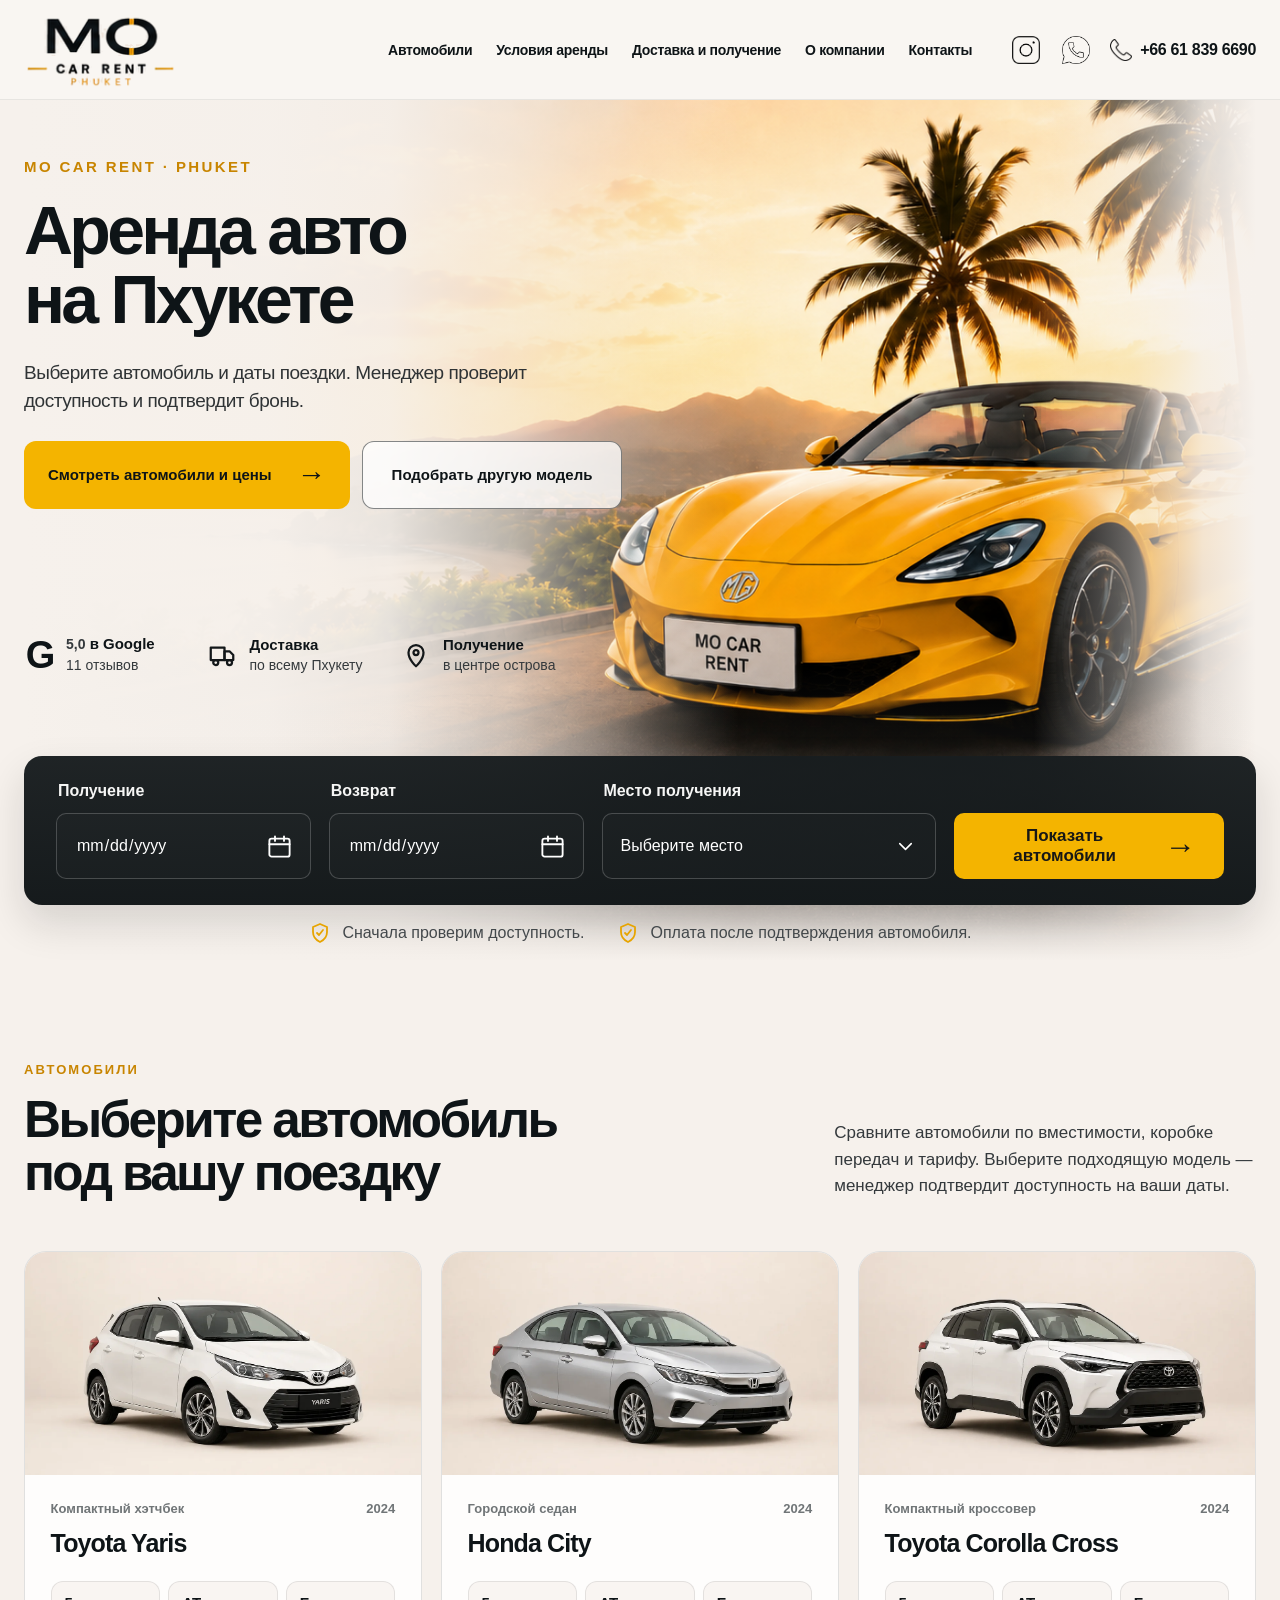
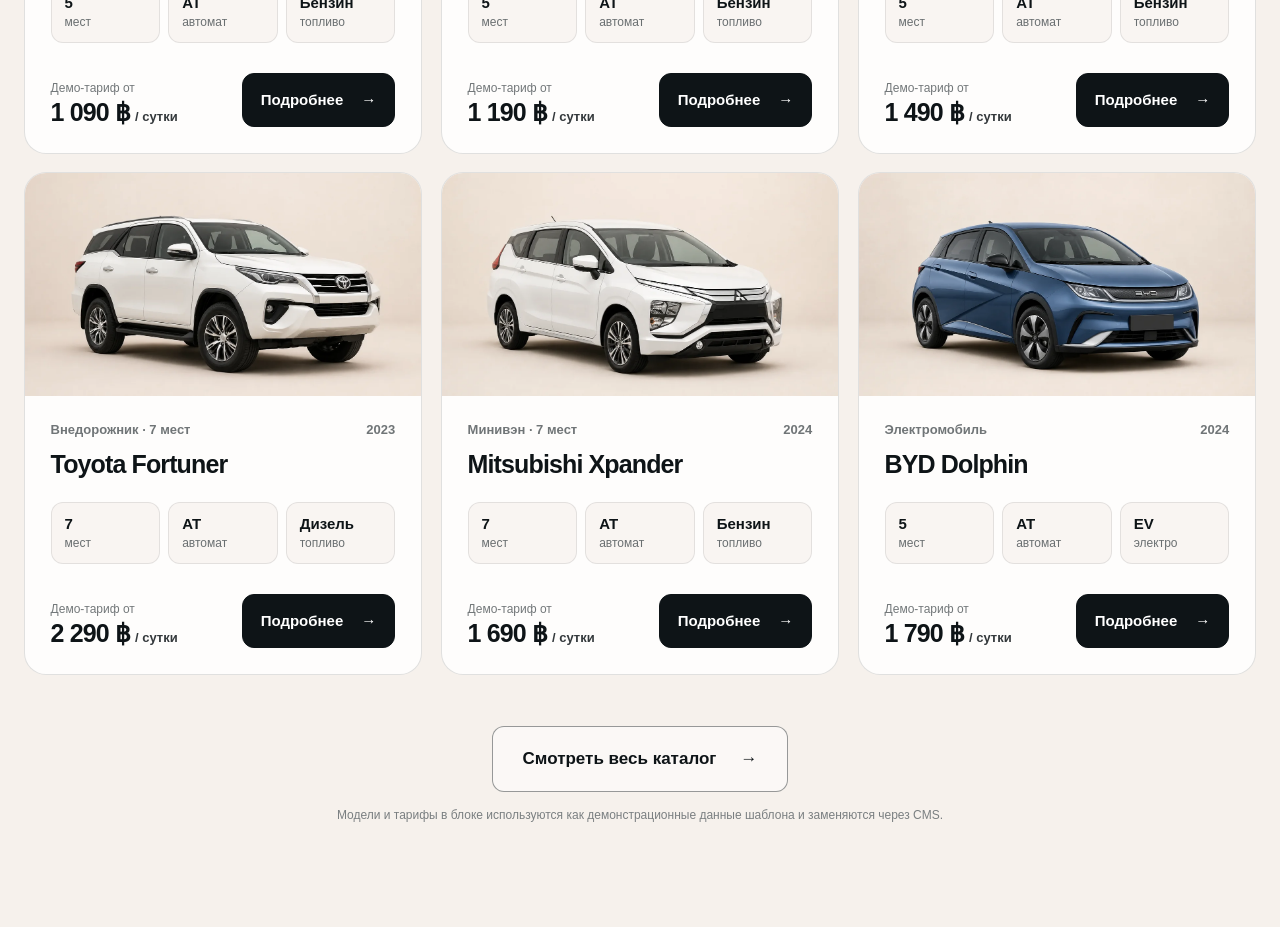
==== commit 8151a318: "Готово. Все 7 правок внесены:  календарь теперь использует тот же booking__date-trigger, что и на гл" ====
--- a/index.html
+++ b/index.html
@@ -27,29 +27,29 @@
 <li><a class="main-nav__link" href="#contacts">Контакты</a></li>
 </ul>
 </nav>
+<ul aria-label="Контакты и социальные сети" class="header-contacts">
+<li>
+<a aria-label="MO Car Rent Phuket в Instagram" class="header-contacts__icon" href="https://www.instagram.com/mocarrent_phuket" rel="noopener" target="_blank">
+<img alt="" aria-hidden="true" height="28" src="assets/icon-instagram.png" width="28"/>
+</a>
+</li>
+<li>
+<a aria-label="Написать MO Car Rent Phuket в WhatsApp" class="header-contacts__icon" href="https://wa.me/66618396690" rel="noopener" target="_blank">
+<img alt="" aria-hidden="true" height="30" src="assets/icon-whatsapp.png" width="30"/>
+</a>
+</li>
+<li>
+<a aria-label="Позвонить MO Car Rent Phuket: +66 61 839 6690" class="header-contacts__phone" href="tel:+66618396690">
+<img alt="" aria-hidden="true" height="22" src="assets/icon-phone.png" width="22"/>
+<span>+66 61 839 6690</span>
+</a>
+</li>
+</ul>
 <button aria-controls="main-navigation" aria-expanded="false" aria-label="Открыть меню" class="menu-toggle" data-menu-toggle="" type="button">
 <span aria-hidden="true" class="menu-toggle__line"></span>
 <span aria-hidden="true" class="menu-toggle__line"></span>
 <span aria-hidden="true" class="menu-toggle__line"></span>
 </button>
-<ul aria-label="Контакты и социальные сети" class="header-contacts">
-<li>
-<a aria-label="MO Car Rent Phuket в Instagram" class="header-contacts__icon" href="https://www.instagram.com/mocarrent_phuket" rel="noopener" target="_blank">
-<img alt="" aria-hidden="true" height="28" src="assets/icon-instagram.png" width="28"/>
-</a>
-</li>
-<li>
-<a aria-label="Написать MO Car Rent Phuket в WhatsApp" class="header-contacts__icon" href="https://wa.me/66618396690" rel="noopener" target="_blank">
-<img alt="" aria-hidden="true" height="30" src="assets/icon-whatsapp.png" width="30"/>
-</a>
-</li>
-<li>
-<a aria-label="Позвонить MO Car Rent Phuket: +66 61 839 6690" class="header-contacts__phone" href="tel:+66618396690">
-<img alt="" aria-hidden="true" height="22" src="assets/icon-phone.png" width="22"/>
-<span>+66 61 839 6690</span>
-</a>
-</li>
-</ul>
 </div>
 </div>
 </header>
--- a/assets/style.css
+++ b/assets/style.css
@@ -1340,3 +1340,21 @@
     animation-iteration-count: 1 !important;
   }
 }
+
+
+/* Header order refinement: contacts before burger at responsive widths. */
+@media (max-width: 1200px) {
+  .site-header__inner > .header-contacts {
+    margin-left: auto;
+  }
+
+  .site-header__inner > .menu-toggle {
+    margin-left: 4px;
+  }
+}
+
+@media (max-width: 700px) {
+  .site-header__inner > .menu-toggle {
+    margin-left: 2px;
+  }
+}
--- a/assets/catalog.css
+++ b/assets/catalog.css
@@ -422,7 +422,7 @@
 }
 
 .car-card__media {
-  background: linear-gradient(180deg, #f6f1ec 0%, #e9e2d9 100%);
+  background: #f4eee8;
 }
 
 .car-card__action {
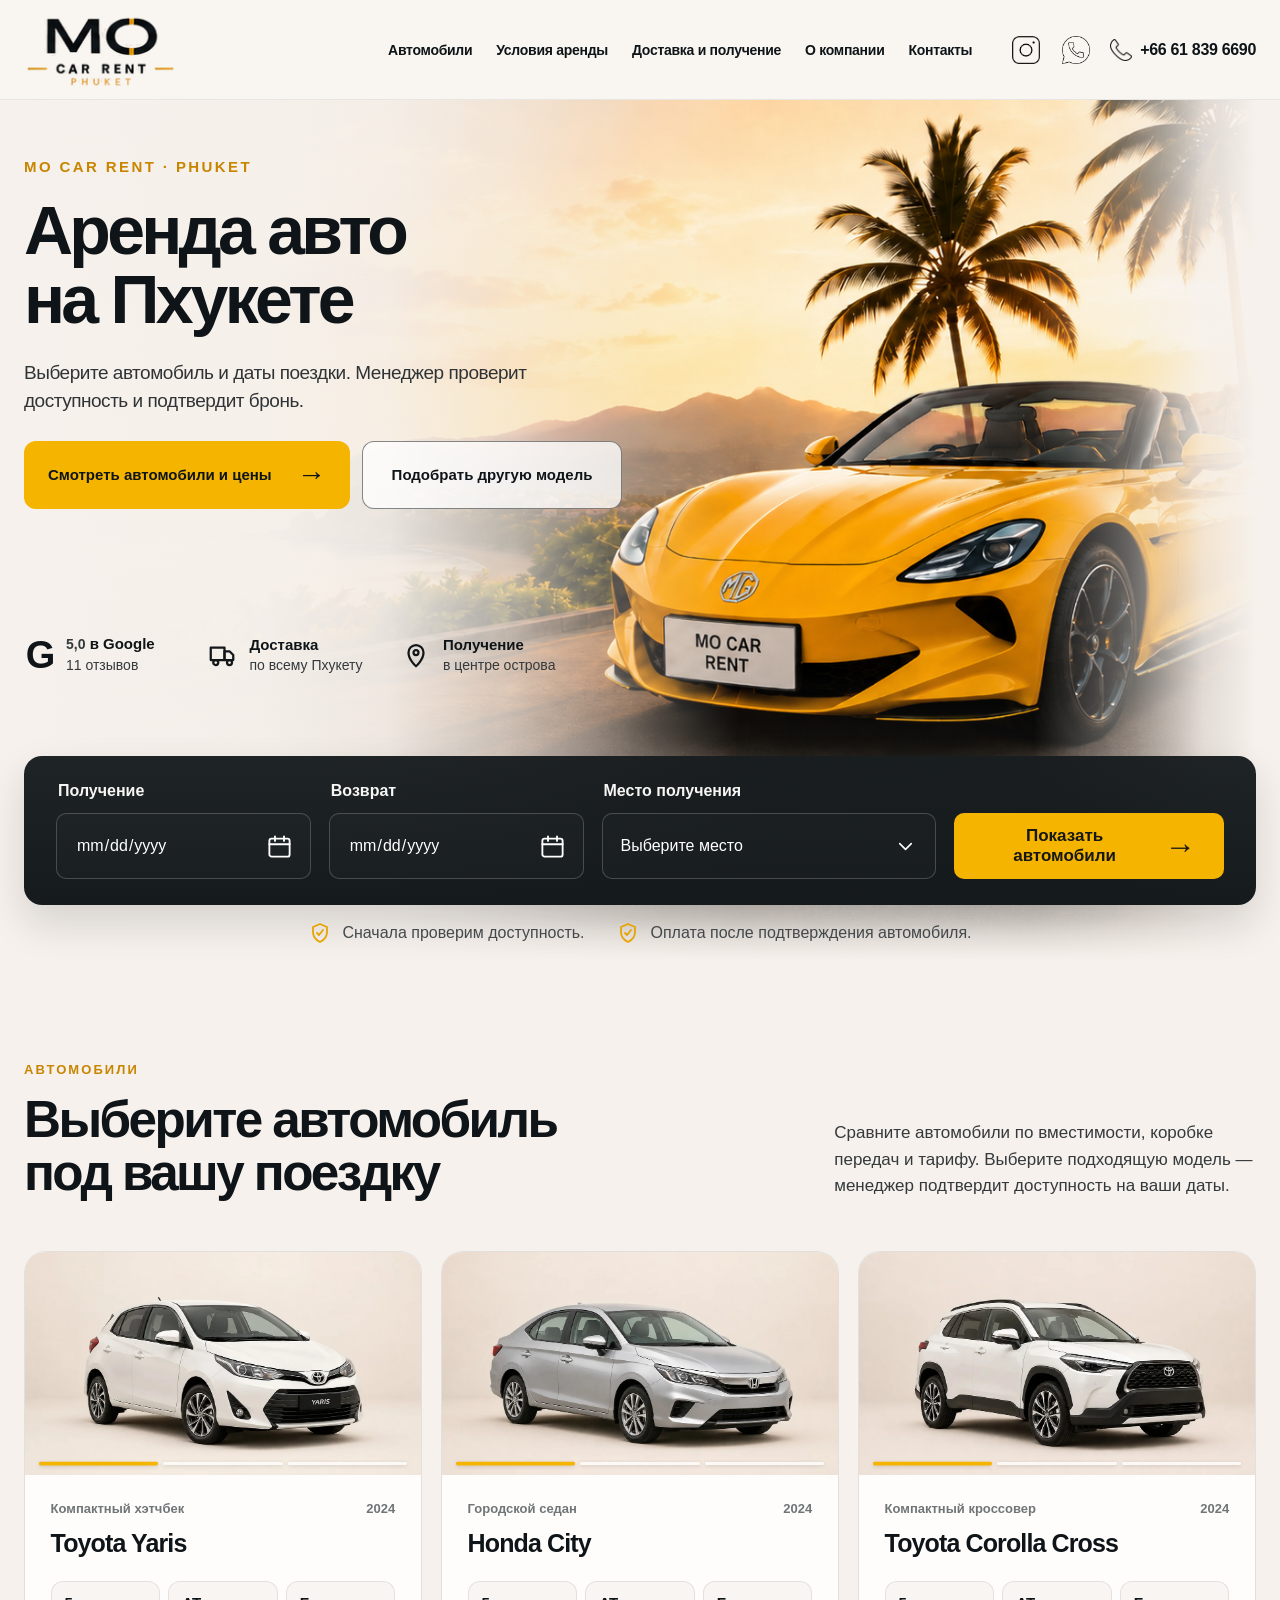
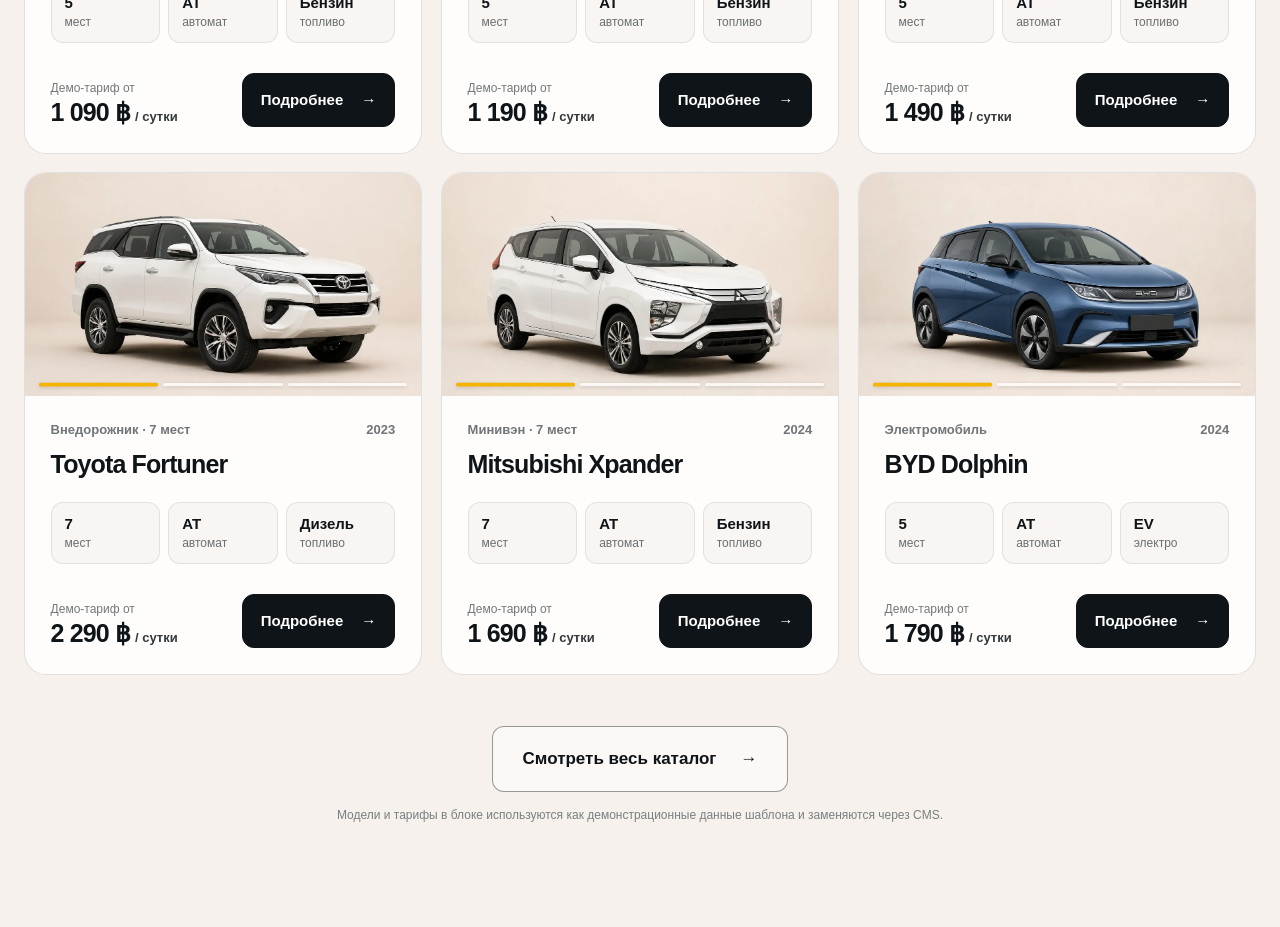
==== commit 67a3b252: "Готово.  Исправил перекрытие кастомных select футером, подключил твои SVG для типов авто, добавил по" ====
--- a/index.html
+++ b/index.html
@@ -205,12 +205,7 @@
 </div>
 <div class="cars-preview__grid">
 <a aria-labelledby="car-toyota-yaris-title" class="car-card" href="cars/toyota-yaris/">
-<div class="car-card__media">
-<picture class="car-card__picture">
-<source srcset="assets/img/catalog/toyota-yaris.webp" type="image/webp"/>
-<img alt="Toyota Yaris 2024" class="car-card__image" decoding="async" height="675" loading="lazy" src="assets/img/catalog/toyota-yaris.jpg" width="1200"/>
-</picture>
-</div>
+<div class="car-card__media car-card-gallery" data-card-gallery=""><div class="car-card-gallery__slides"><picture data-card-slide=""><source srcset="assets/img/catalog/toyota-yaris-01.webp" type="image/webp"/><img alt="Toyota Yaris 2024" class="car-card__image" decoding="async" height="675" loading="lazy" src="assets/img/catalog/toyota-yaris-01.jpg" width="1200"/></picture><picture data-card-slide="" hidden=""><source srcset="assets/img/catalog/toyota-yaris-02.webp" type="image/webp"/><img alt="" class="car-card__image" decoding="async" height="675" loading="lazy" src="assets/img/catalog/toyota-yaris-02.jpg" width="1200"/></picture><picture data-card-slide="" hidden=""><source srcset="assets/img/catalog/toyota-yaris-03.webp" type="image/webp"/><img alt="" class="car-card__image" decoding="async" height="675" loading="lazy" src="assets/img/catalog/toyota-yaris-03.jpg" width="1200"/></picture></div><div aria-hidden="true" class="car-card-gallery__progress"><span data-card-dot=""></span><span data-card-dot=""></span><span data-card-dot=""></span></div></div>
 <div class="car-card__body">
 <div class="car-card__meta"><span>Компактный хэтчбек</span><span>2024</span></div>
 <h3 class="car-card__title" id="car-toyota-yaris-title">Toyota Yaris</h3>
@@ -229,12 +224,7 @@
 </div>
 </a>
 <a aria-labelledby="car-honda-city-title" class="car-card" href="cars/honda-city/">
-<div class="car-card__media">
-<picture class="car-card__picture">
-<source srcset="assets/img/catalog/honda-city.webp" type="image/webp"/>
-<img alt="Honda City 2024" class="car-card__image" decoding="async" height="675" loading="lazy" src="assets/img/catalog/honda-city.jpg" width="1200"/>
-</picture>
-</div>
+<div class="car-card__media car-card-gallery" data-card-gallery=""><div class="car-card-gallery__slides"><picture data-card-slide=""><source srcset="assets/img/catalog/honda-city-01.webp" type="image/webp"/><img alt="Honda City 2024" class="car-card__image" decoding="async" height="675" loading="lazy" src="assets/img/catalog/honda-city-01.jpg" width="1200"/></picture><picture data-card-slide="" hidden=""><source srcset="assets/img/catalog/honda-city-02.webp" type="image/webp"/><img alt="" class="car-card__image" decoding="async" height="675" loading="lazy" src="assets/img/catalog/honda-city-02.jpg" width="1200"/></picture><picture data-card-slide="" hidden=""><source srcset="assets/img/catalog/honda-city-03.webp" type="image/webp"/><img alt="" class="car-card__image" decoding="async" height="675" loading="lazy" src="assets/img/catalog/honda-city-03.jpg" width="1200"/></picture></div><div aria-hidden="true" class="car-card-gallery__progress"><span data-card-dot=""></span><span data-card-dot=""></span><span data-card-dot=""></span></div></div>
 <div class="car-card__body">
 <div class="car-card__meta"><span>Городской седан</span><span>2024</span></div>
 <h3 class="car-card__title" id="car-honda-city-title">Honda City</h3>
@@ -253,12 +243,7 @@
 </div>
 </a>
 <a aria-labelledby="car-toyota-corolla-cross-title" class="car-card" href="cars/toyota-corolla-cross/">
-<div class="car-card__media">
-<picture class="car-card__picture">
-<source srcset="assets/img/catalog/toyota-corolla-cross.webp" type="image/webp"/>
-<img alt="Toyota Corolla Cross 2024" class="car-card__image" decoding="async" height="675" loading="lazy" src="assets/img/catalog/toyota-corolla-cross.jpg" width="1200"/>
-</picture>
-</div>
+<div class="car-card__media car-card-gallery" data-card-gallery=""><div class="car-card-gallery__slides"><picture data-card-slide=""><source srcset="assets/img/catalog/toyota-corolla-cross-01.webp" type="image/webp"/><img alt="Toyota Corolla Cross 2024" class="car-card__image" decoding="async" height="675" loading="lazy" src="assets/img/catalog/toyota-corolla-cross-01.jpg" width="1200"/></picture><picture data-card-slide="" hidden=""><source srcset="assets/img/catalog/toyota-corolla-cross-02.webp" type="image/webp"/><img alt="" class="car-card__image" decoding="async" height="675" loading="lazy" src="assets/img/catalog/toyota-corolla-cross-02.jpg" width="1200"/></picture><picture data-card-slide="" hidden=""><source srcset="assets/img/catalog/toyota-corolla-cross-03.webp" type="image/webp"/><img alt="" class="car-card__image" decoding="async" height="675" loading="lazy" src="assets/img/catalog/toyota-corolla-cross-03.jpg" width="1200"/></picture></div><div aria-hidden="true" class="car-card-gallery__progress"><span data-card-dot=""></span><span data-card-dot=""></span><span data-card-dot=""></span></div></div>
 <div class="car-card__body">
 <div class="car-card__meta"><span>Компактный кроссовер</span><span>2024</span></div>
 <h3 class="car-card__title" id="car-toyota-corolla-cross-title">Toyota Corolla Cross</h3>
@@ -277,12 +262,7 @@
 </div>
 </a>
 <a aria-labelledby="car-toyota-fortuner-title" class="car-card" href="cars/toyota-fortuner/">
-<div class="car-card__media">
-<picture class="car-card__picture">
-<source srcset="assets/img/catalog/toyota-fortuner.webp" type="image/webp"/>
-<img alt="Toyota Fortuner 2023" class="car-card__image" decoding="async" height="675" loading="lazy" src="assets/img/catalog/toyota-fortuner.jpg" width="1200"/>
-</picture>
-</div>
+<div class="car-card__media car-card-gallery" data-card-gallery=""><div class="car-card-gallery__slides"><picture data-card-slide=""><source srcset="assets/img/catalog/toyota-fortuner-01.webp" type="image/webp"/><img alt="Toyota Fortuner 2023" class="car-card__image" decoding="async" height="675" loading="lazy" src="assets/img/catalog/toyota-fortuner-01.jpg" width="1200"/></picture><picture data-card-slide="" hidden=""><source srcset="assets/img/catalog/toyota-fortuner-02.webp" type="image/webp"/><img alt="" class="car-card__image" decoding="async" height="675" loading="lazy" src="assets/img/catalog/toyota-fortuner-02.jpg" width="1200"/></picture><picture data-card-slide="" hidden=""><source srcset="assets/img/catalog/toyota-fortuner-03.webp" type="image/webp"/><img alt="" class="car-card__image" decoding="async" height="675" loading="lazy" src="assets/img/catalog/toyota-fortuner-03.jpg" width="1200"/></picture></div><div aria-hidden="true" class="car-card-gallery__progress"><span data-card-dot=""></span><span data-card-dot=""></span><span data-card-dot=""></span></div></div>
 <div class="car-card__body">
 <div class="car-card__meta"><span>Внедорожник · 7 мест</span><span>2023</span></div>
 <h3 class="car-card__title" id="car-toyota-fortuner-title">Toyota Fortuner</h3>
@@ -301,12 +281,7 @@
 </div>
 </a>
 <a aria-labelledby="car-mitsubishi-xpander-title" class="car-card" href="cars/mitsubishi-xpander/">
-<div class="car-card__media">
-<picture class="car-card__picture">
-<source srcset="assets/img/catalog/mitsubishi-xpander.webp" type="image/webp"/>
-<img alt="Mitsubishi Xpander 2024" class="car-card__image" decoding="async" height="675" loading="lazy" src="assets/img/catalog/mitsubishi-xpander.jpg" width="1200"/>
-</picture>
-</div>
+<div class="car-card__media car-card-gallery" data-card-gallery=""><div class="car-card-gallery__slides"><picture data-card-slide=""><source srcset="assets/img/catalog/mitsubishi-xpander-01.webp" type="image/webp"/><img alt="Mitsubishi Xpander 2024" class="car-card__image" decoding="async" height="675" loading="lazy" src="assets/img/catalog/mitsubishi-xpander-01.jpg" width="1200"/></picture><picture data-card-slide="" hidden=""><source srcset="assets/img/catalog/mitsubishi-xpander-02.webp" type="image/webp"/><img alt="" class="car-card__image" decoding="async" height="675" loading="lazy" src="assets/img/catalog/mitsubishi-xpander-02.jpg" width="1200"/></picture><picture data-card-slide="" hidden=""><source srcset="assets/img/catalog/mitsubishi-xpander-03.webp" type="image/webp"/><img alt="" class="car-card__image" decoding="async" height="675" loading="lazy" src="assets/img/catalog/mitsubishi-xpander-03.jpg" width="1200"/></picture></div><div aria-hidden="true" class="car-card-gallery__progress"><span data-card-dot=""></span><span data-card-dot=""></span><span data-card-dot=""></span></div></div>
 <div class="car-card__body">
 <div class="car-card__meta"><span>Минивэн · 7 мест</span><span>2024</span></div>
 <h3 class="car-card__title" id="car-mitsubishi-xpander-title">Mitsubishi Xpander</h3>
@@ -325,12 +300,7 @@
 </div>
 </a>
 <a aria-labelledby="car-byd-dolphin-title" class="car-card" href="cars/byd-dolphin/">
-<div class="car-card__media">
-<picture class="car-card__picture">
-<source srcset="assets/img/catalog/byd-dolphin.webp" type="image/webp"/>
-<img alt="BYD Dolphin 2024" class="car-card__image" decoding="async" height="675" loading="lazy" src="assets/img/catalog/byd-dolphin.jpg" width="1200"/>
-</picture>
-</div>
+<div class="car-card__media car-card-gallery" data-card-gallery=""><div class="car-card-gallery__slides"><picture data-card-slide=""><source srcset="assets/img/catalog/byd-dolphin-01.webp" type="image/webp"/><img alt="BYD Dolphin 2024" class="car-card__image" decoding="async" height="675" loading="lazy" src="assets/img/catalog/byd-dolphin-01.jpg" width="1200"/></picture><picture data-card-slide="" hidden=""><source srcset="assets/img/catalog/byd-dolphin-02.webp" type="image/webp"/><img alt="" class="car-card__image" decoding="async" height="675" loading="lazy" src="assets/img/catalog/byd-dolphin-02.jpg" width="1200"/></picture><picture data-card-slide="" hidden=""><source srcset="assets/img/catalog/byd-dolphin-03.webp" type="image/webp"/><img alt="" class="car-card__image" decoding="async" height="675" loading="lazy" src="assets/img/catalog/byd-dolphin-03.jpg" width="1200"/></picture></div><div aria-hidden="true" class="car-card-gallery__progress"><span data-card-dot=""></span><span data-card-dot=""></span><span data-card-dot=""></span></div></div>
 <div class="car-card__body">
 <div class="car-card__meta"><span>Электромобиль</span><span>2024</span></div>
 <h3 class="car-card__title" id="car-byd-dolphin-title">BYD Dolphin</h3>
@@ -356,5 +326,5 @@
 </div>
 </section>
 </main>
-</body>
+<script defer="" src="assets/vehicle-tools.js"></script></body>
 </html>
--- a/assets/style.css
+++ b/assets/style.css
@@ -1358,3 +1358,28 @@
     margin-left: 2px;
   }
 }
+
+/* Global interactive fallback: every clickable control has visible pointer feedback.
+   Component-specific hovers remain primary; this catches plain links/buttons. */
+a[href], button:not(:disabled), [role="button"] {
+  transition-property: color, background-color, border-color, opacity, transform, box-shadow, filter;
+  transition-duration: var(--duration-fast);
+  transition-timing-function: var(--ease-ui);
+}
+
+@media (hover: hover) and (pointer: fine) {
+  a[href]:not(.car-card__stretched-link):hover {
+    opacity: .84;
+  }
+
+  button:not(:disabled):hover,
+  [role="button"]:hover {
+    filter: brightness(1.035);
+  }
+}
+
+@media (prefers-reduced-motion: reduce) {
+  a[href], button, [role="button"] {
+    transition-duration: 0.01ms !important;
+  }
+}
--- a/assets/catalog.css
+++ b/assets/catalog.css
@@ -458,3 +458,65 @@
     font-size: 16px;
   }
 }
+
+.vehicle-action:focus-visible,.car-card__tools button:focus-visible,.car-card__stretched-link:focus-visible{outline:3px solid var(--color-focus);outline-offset:3px}.compare-open{overflow:hidden}
+
+/* Shared vehicle actions / compare UI used by catalog and car single pages. */
+.vehicle-action {
+  display: inline-flex;
+  min-height: 46px;
+  align-items: center;
+  justify-content: center;
+  gap: 8px;
+  padding: 0 14px;
+  border: 1px solid rgba(14, 20, 23, 0.14);
+  border-radius: 12px;
+  color: var(--color-ink);
+  background: rgba(255, 255, 255, 0.82);
+  font: inherit;
+  font-size: 13px;
+  font-weight: 800;
+  cursor: pointer;
+}
+.vehicle-action svg { width: 19px; height: 19px; fill: none; stroke: currentColor; stroke-width: 1.8; stroke-linecap: round; stroke-linejoin: round; }
+.vehicle-action.is-active { color: #8a5a00; border-color: #e8ae00; background: #fff4c9; }
+.compare-tray { position: fixed; right: 24px; bottom: 24px; z-index: 60; display: flex; align-items: center; gap: 16px; padding: 10px 10px 10px 16px; border-radius: 16px; color: #fff; background: #111517; box-shadow: 0 18px 42px rgba(14,20,23,.22); }
+.compare-tray[hidden] { display: none; }
+.compare-tray button { min-height: 44px; padding: 0 16px; border: 0; border-radius: 10px; color: #171816; background: var(--color-accent); font: inherit; font-weight: 900; cursor: pointer; }
+.compare-modal { position: fixed; inset: 0; z-index: 100; padding: 24px; overflow: auto; background: rgba(14,20,23,.62); }
+.compare-modal[hidden] { display: none; }
+.compare-modal__dialog { position: relative; max-width: 1080px; margin: 6vh auto; padding: clamp(24px,4vw,44px); border-radius: 24px; background: var(--color-paper); }
+.compare-modal__close { position: absolute; top: 16px; right: 16px; width: 44px; height: 44px; border: 0; border-radius: 50%; background: #fff; font: inherit; font-size: 28px; cursor: pointer; }
+.compare-modal__head span { color: #c88500; font-size: 12px; font-weight: 900; letter-spacing: .14em; text-transform: uppercase; }
+.compare-modal__head h2 { margin: 8px 0 26px; font-size: clamp(34px,4vw,54px); }
+.compare-modal__grid { display: grid; grid-template-columns: repeat(2,minmax(0,1fr)); gap: 14px; }
+.compare-modal__item { padding: 20px; border: 1px solid rgba(14,20,23,.12); border-radius: 16px; background: #fff; }
+.compare-modal__item h3 { margin: 0 0 16px; font-size: 22px; }
+.compare-modal__item dl { display: grid; grid-template-columns: repeat(3,1fr); gap: 8px; margin: 0 0 18px; }
+.compare-modal__item dl div { padding: 10px; border-radius: 10px; background: #f6f1ec; }
+.compare-modal__item dt { color: #777; font-size: 11px; }
+.compare-modal__item dd { margin: 3px 0 0; font-weight: 800; }
+.compare-modal__item a { font-weight: 900; text-decoration: underline; text-underline-offset: 4px; }
+@media (max-width: 760px) {
+  .compare-tray { left: 16px; right: 16px; bottom: 16px; justify-content: space-between; }
+  .compare-modal { padding: 12px; }
+  .compare-modal__grid { grid-template-columns: 1fr; }
+  .compare-modal__item dl { grid-template-columns: 1fr 1fr; }
+}
+
+
+/* Stage 11 v7 - marketplace-like photo preview for homepage and reusable car cards */
+.car-card-gallery { position:relative; cursor:pointer; }
+.car-card-gallery__slides { width:100%; height:100%; }
+.car-card-gallery__slides > picture { display:block; width:100%; height:100%; }
+.car-card-gallery__slides > picture[hidden] { display:none; }
+.car-card-gallery__progress { position:absolute; z-index:4; left:14px; right:14px; bottom:10px; display:grid; grid-auto-flow:column; grid-auto-columns:1fr; gap:5px; pointer-events:none; }
+.car-card-gallery__progress > span { height:3px; border-radius:999px; background:rgba(255,255,255,.74); box-shadow:0 1px 4px rgba(0,0,0,.14); transition:background-color .16s ease, transform .16s ease; }
+.car-card-gallery__progress > span.is-active { background:var(--color-accent); transform:scaleY(1.25); }
+@media (hover:hover) and (pointer:fine) {
+  .car-card-gallery:hover .car-card-gallery__progress > span { background:rgba(255,255,255,.92); }
+  .car-card-gallery:hover .car-card-gallery__progress > span.is-active { background:var(--color-accent); }
+}
+@media (max-width:720px) {
+  .car-card-gallery__progress { left:10px; right:10px; bottom:8px; }
+}
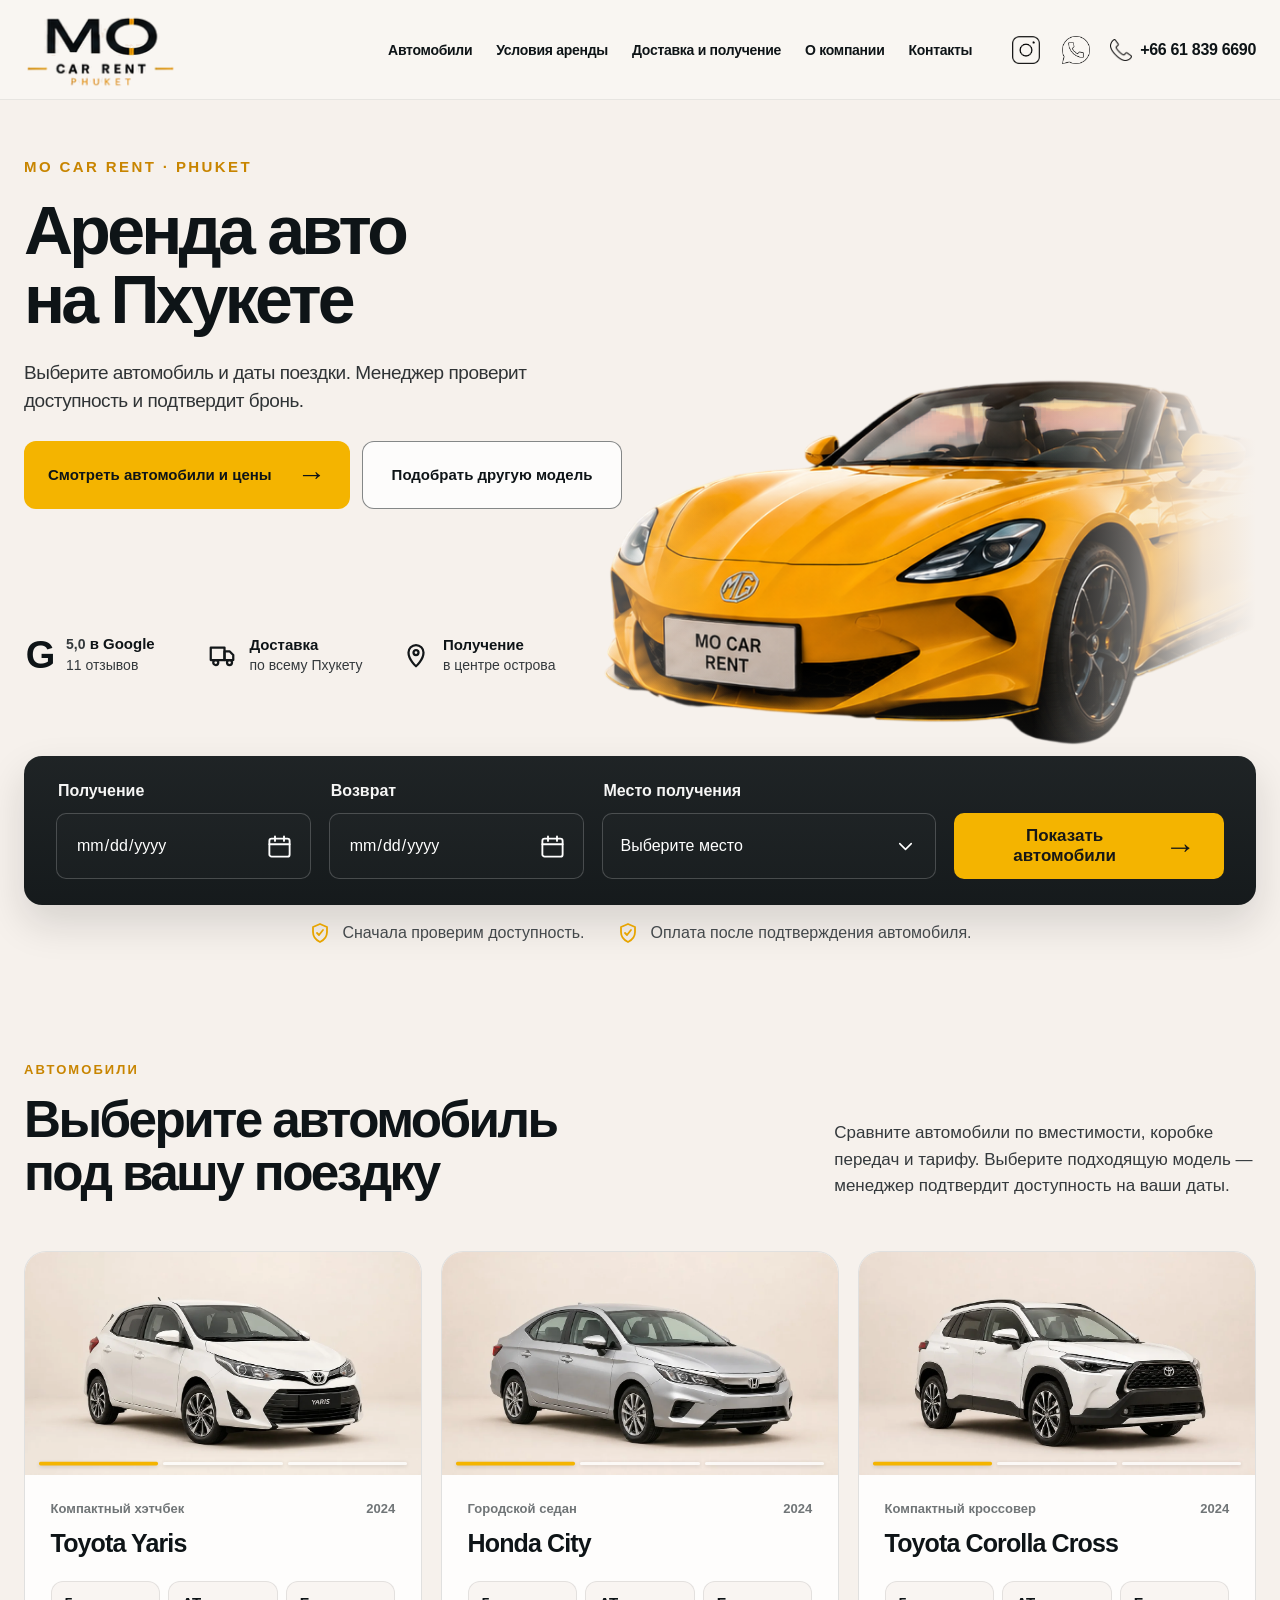
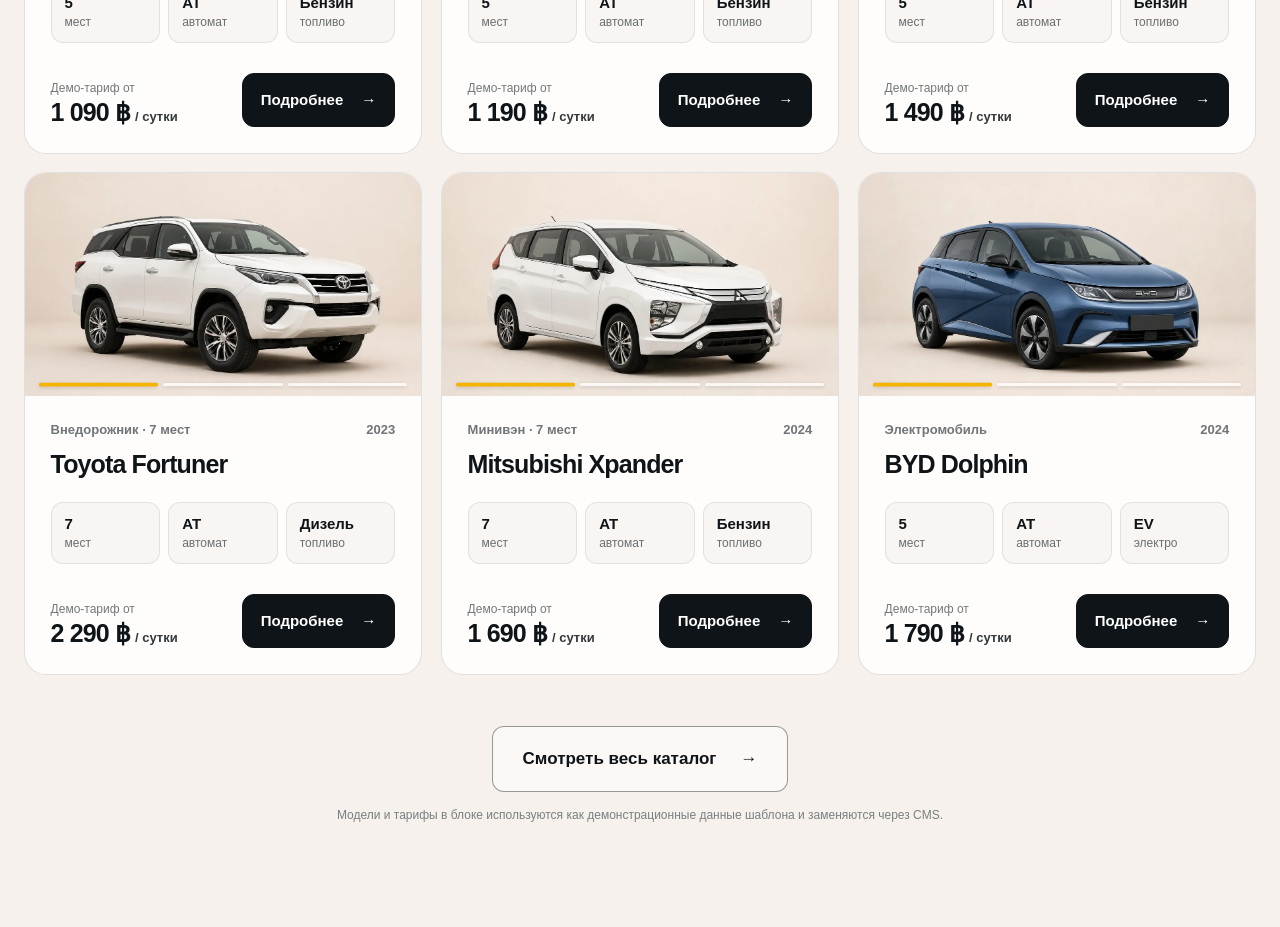
==== commit 7d8f7780: "Да, теперь сделал ровно по второму скриншоту:  заголовок слева сверху; иконка слева снизу; счётчик с" ====
--- a/index.html
+++ b/index.html
@@ -116,7 +116,7 @@
 </ul>
 </div>
 <div class="hero__booking" id="booking">
-<form action="/cars/" class="booking" data-booking-form="" data-demo="" method="get">
+<form action="cars/" class="booking" data-booking-form="" method="get">
 <fieldset class="booking__fieldset">
 <legend class="visually-hidden">Подобрать автомобиль по датам и месту получения</legend>
 <div class="booking__field">
@@ -145,7 +145,7 @@
 </div>
 <div class="booking__field booking__field--location" data-custom-select="">
 <label class="booking__label" for="pickup-location">Место получения</label>
-<select class="booking__native-select" data-select-native="" id="pickup-location" name="pickup_location" required="">
+<select class="booking__native-select" data-select-native="" id="pickup-location" name="pickup" required="">
 <option disabled="" selected="" value="">Выберите место</option>
 <option value="delivery">Доставка по Пхукету</option>
 <option value="office">Получение в офисе</option>
@@ -167,6 +167,7 @@
 </ul>
 </div>
 </div>
+<input name="return" type="hidden" value="same"/>
 <button class="booking__submit" type="submit">
 <span>Показать автомобили</span>
 <span aria-hidden="true">→</span>
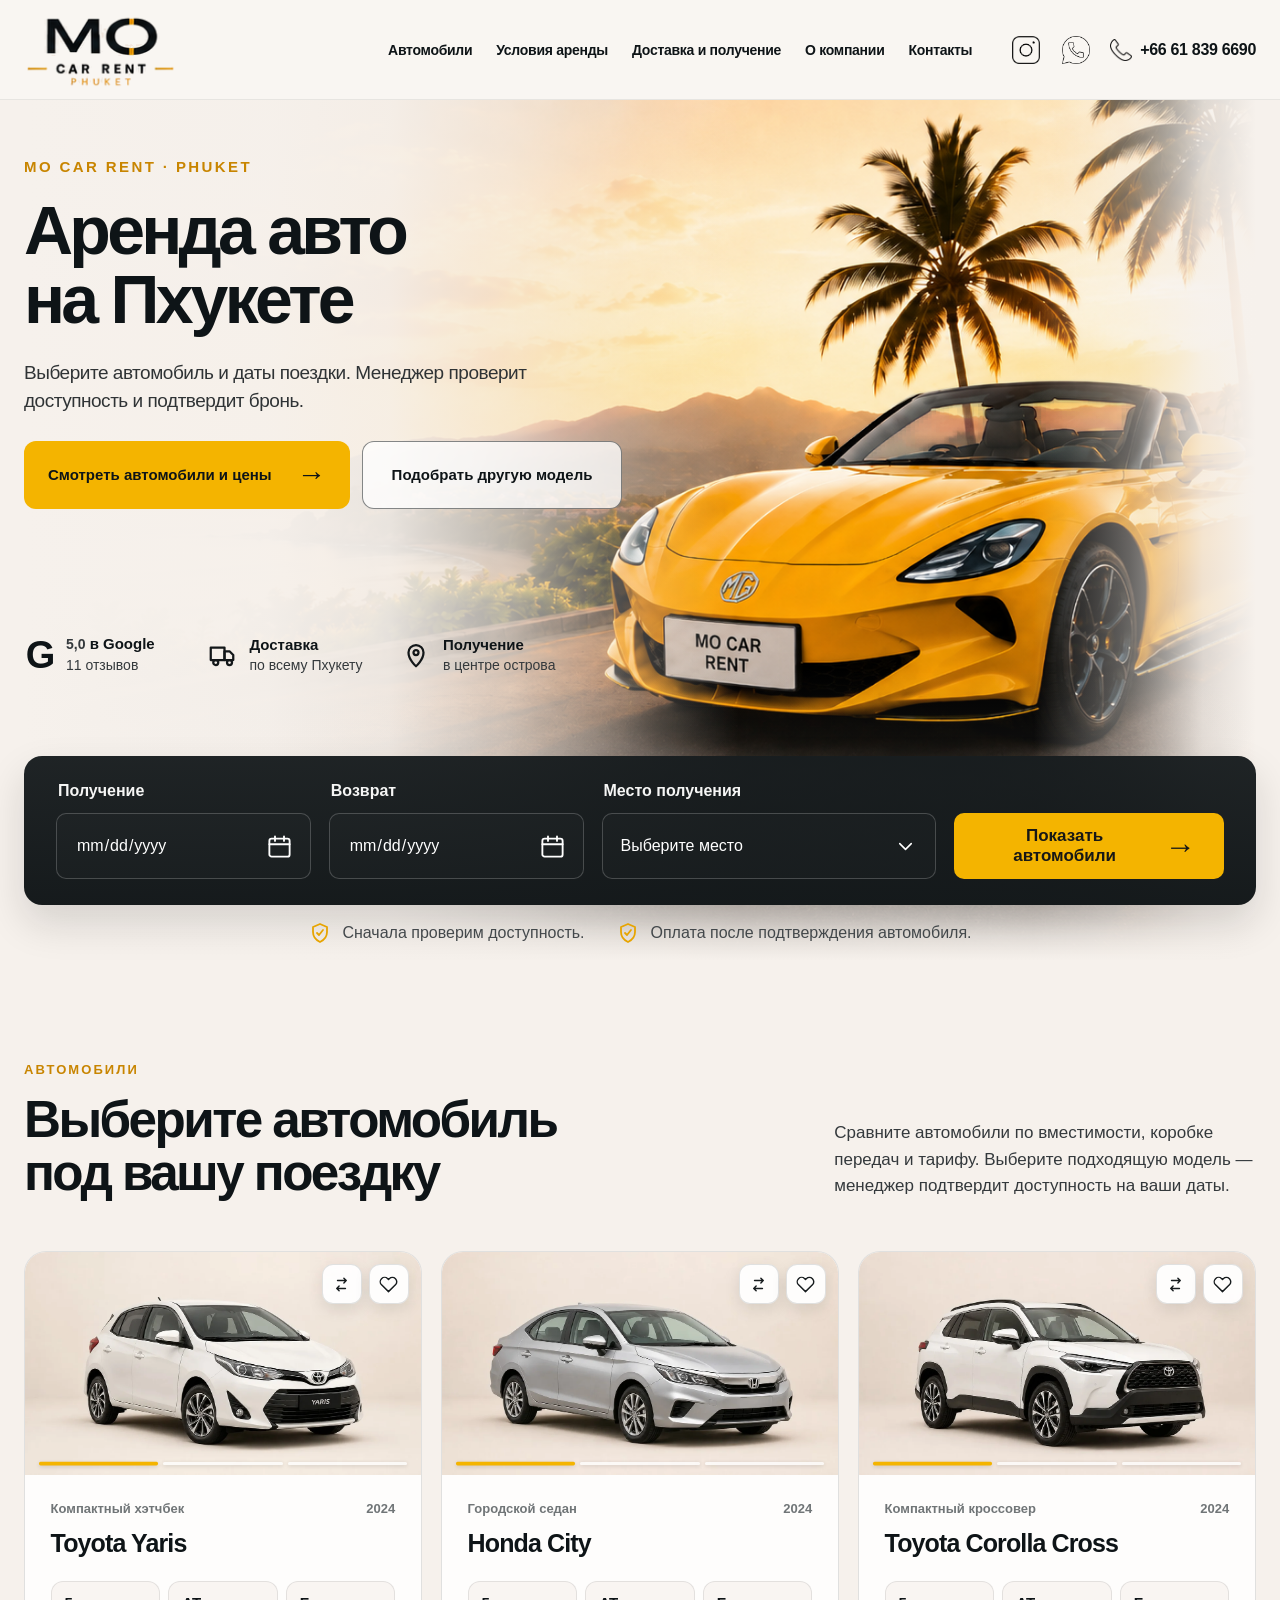
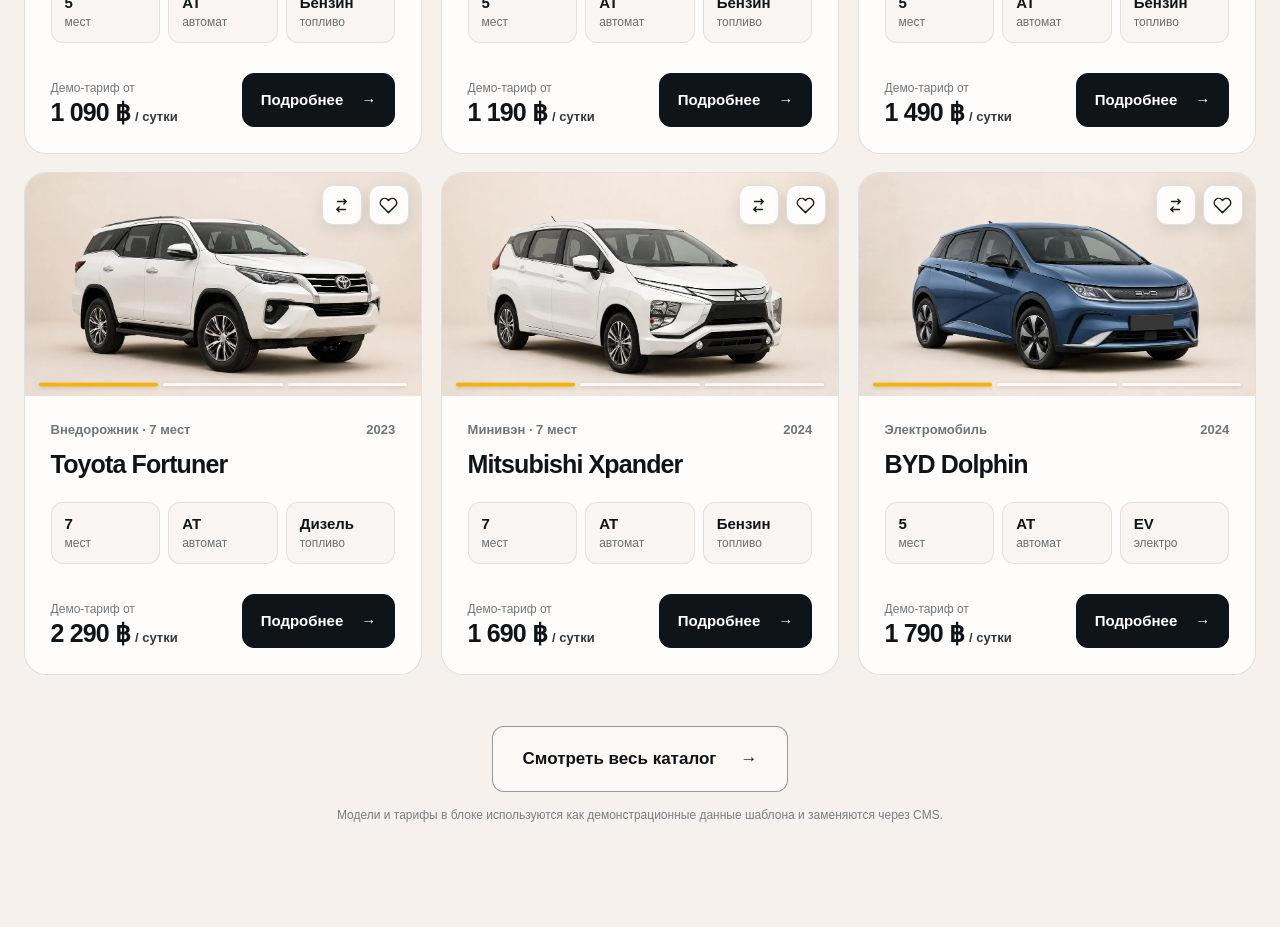
==== commit 20ae7636: "Готово.  В v16:  иконки избранного и сравнения добавлены во все car-card / catalog-car-card: на глав" ====
--- a/index.html
+++ b/index.html
@@ -205,8 +205,11 @@
 <p class="cars-preview__lead">Сравните автомобили по вместимости, коробке передач и тарифу. Выберите подходящую модель — менеджер подтвердит доступность на ваши даты.</p>
 </div>
 <div class="cars-preview__grid">
-<a aria-labelledby="car-toyota-yaris-title" class="car-card" href="cars/toyota-yaris/">
-<div class="car-card__media car-card-gallery" data-card-gallery=""><div class="car-card-gallery__slides"><picture data-card-slide=""><source srcset="assets/img/catalog/toyota-yaris-01.webp" type="image/webp"/><img alt="Toyota Yaris 2024" class="car-card__image" decoding="async" height="675" loading="lazy" src="assets/img/catalog/toyota-yaris-01.jpg" width="1200"/></picture><picture data-card-slide="" hidden=""><source srcset="assets/img/catalog/toyota-yaris-02.webp" type="image/webp"/><img alt="" class="car-card__image" decoding="async" height="675" loading="lazy" src="assets/img/catalog/toyota-yaris-02.jpg" width="1200"/></picture><picture data-card-slide="" hidden=""><source srcset="assets/img/catalog/toyota-yaris-03.webp" type="image/webp"/><img alt="" class="car-card__image" decoding="async" height="675" loading="lazy" src="assets/img/catalog/toyota-yaris-03.jpg" width="1200"/></picture></div><div aria-hidden="true" class="car-card-gallery__progress"><span data-card-dot=""></span><span data-card-dot=""></span><span data-card-dot=""></span></div></div>
+<article class="car-card catalog-car-card" data-car-id="toyota-yaris" data-car-title="Toyota Yaris" data-car-url="cars/toyota-yaris/" data-fuel-label="Бензин" data-price-label="1090 ฿ / сутки" data-seats="5"><a aria-label="Открыть Toyota Yaris" class="car-card__stretched-link" href="cars/toyota-yaris/"></a>
+<div class="car-card__media car-card-gallery" data-card-gallery=""><div class="car-card-gallery__slides"><picture data-card-slide=""><source srcset="assets/img/catalog/toyota-yaris-01.webp" type="image/webp"/><img alt="Toyota Yaris 2024" class="car-card__image" decoding="async" height="675" loading="lazy" src="assets/img/catalog/toyota-yaris-01.jpg" width="1200"/></picture><picture data-card-slide="" hidden=""><source srcset="assets/img/catalog/toyota-yaris-02.webp" type="image/webp"/><img alt="" class="car-card__image" decoding="async" height="675" loading="lazy" src="assets/img/catalog/toyota-yaris-02.jpg" width="1200"/></picture><picture data-card-slide="" hidden=""><source srcset="assets/img/catalog/toyota-yaris-03.webp" type="image/webp"/><img alt="" class="car-card__image" decoding="async" height="675" loading="lazy" src="assets/img/catalog/toyota-yaris-03.jpg" width="1200"/></picture></div><div aria-hidden="true" class="car-card-gallery__progress"><span data-card-dot=""></span><span data-card-dot=""></span><span data-card-dot=""></span></div><div class="car-card__tools">
+<button aria-label="Добавить к сравнению" aria-pressed="false" data-compare-car="toyota-yaris" data-tooltip="Добавить к сравнению" type="button"><svg aria-hidden="true" viewbox="0 0 24 24"><path d="M7 7h11m0 0-3-3m3 3-3 3M17 17H6m0 0 3 3m-3-3 3-3"></path></svg></button>
+<button aria-label="Добавить в избранное" aria-pressed="false" data-favorite-car="toyota-yaris" data-tooltip="Добавить в избранное" type="button"><svg aria-hidden="true" viewbox="0 0 24 24"><path d="M20.8 4.6a5.5 5.5 0 0 0-7.8 0L12 5.6l-1-1a5.5 5.5 0 0 0-7.8 7.8l1 1L12 21l7.8-7.6 1-1a5.5 5.5 0 0 0 0-7.8Z"></path></svg></button>
+</div></div>
 <div class="car-card__body">
 <div class="car-card__meta"><span>Компактный хэтчбек</span><span>2024</span></div>
 <h3 class="car-card__title" id="car-toyota-yaris-title">Toyota Yaris</h3>
@@ -223,9 +226,12 @@
 <span aria-hidden="true" class="car-card__action"><span>Подробнее</span><span aria-hidden="true">→</span></span>
 </div>
 </div>
-</a>
-<a aria-labelledby="car-honda-city-title" class="car-card" href="cars/honda-city/">
-<div class="car-card__media car-card-gallery" data-card-gallery=""><div class="car-card-gallery__slides"><picture data-card-slide=""><source srcset="assets/img/catalog/honda-city-01.webp" type="image/webp"/><img alt="Honda City 2024" class="car-card__image" decoding="async" height="675" loading="lazy" src="assets/img/catalog/honda-city-01.jpg" width="1200"/></picture><picture data-card-slide="" hidden=""><source srcset="assets/img/catalog/honda-city-02.webp" type="image/webp"/><img alt="" class="car-card__image" decoding="async" height="675" loading="lazy" src="assets/img/catalog/honda-city-02.jpg" width="1200"/></picture><picture data-card-slide="" hidden=""><source srcset="assets/img/catalog/honda-city-03.webp" type="image/webp"/><img alt="" class="car-card__image" decoding="async" height="675" loading="lazy" src="assets/img/catalog/honda-city-03.jpg" width="1200"/></picture></div><div aria-hidden="true" class="car-card-gallery__progress"><span data-card-dot=""></span><span data-card-dot=""></span><span data-card-dot=""></span></div></div>
+</article>
+<article class="car-card catalog-car-card" data-car-id="honda-city" data-car-title="Honda City" data-car-url="cars/honda-city/" data-fuel-label="Бензин" data-price-label="1190 ฿ / сутки" data-seats="5"><a aria-label="Открыть Honda City" class="car-card__stretched-link" href="cars/honda-city/"></a>
+<div class="car-card__media car-card-gallery" data-card-gallery=""><div class="car-card-gallery__slides"><picture data-card-slide=""><source srcset="assets/img/catalog/honda-city-01.webp" type="image/webp"/><img alt="Honda City 2024" class="car-card__image" decoding="async" height="675" loading="lazy" src="assets/img/catalog/honda-city-01.jpg" width="1200"/></picture><picture data-card-slide="" hidden=""><source srcset="assets/img/catalog/honda-city-02.webp" type="image/webp"/><img alt="" class="car-card__image" decoding="async" height="675" loading="lazy" src="assets/img/catalog/honda-city-02.jpg" width="1200"/></picture><picture data-card-slide="" hidden=""><source srcset="assets/img/catalog/honda-city-03.webp" type="image/webp"/><img alt="" class="car-card__image" decoding="async" height="675" loading="lazy" src="assets/img/catalog/honda-city-03.jpg" width="1200"/></picture></div><div aria-hidden="true" class="car-card-gallery__progress"><span data-card-dot=""></span><span data-card-dot=""></span><span data-card-dot=""></span></div><div class="car-card__tools">
+<button aria-label="Добавить к сравнению" aria-pressed="false" data-compare-car="honda-city" data-tooltip="Добавить к сравнению" type="button"><svg aria-hidden="true" viewbox="0 0 24 24"><path d="M7 7h11m0 0-3-3m3 3-3 3M17 17H6m0 0 3 3m-3-3 3-3"></path></svg></button>
+<button aria-label="Добавить в избранное" aria-pressed="false" data-favorite-car="honda-city" data-tooltip="Добавить в избранное" type="button"><svg aria-hidden="true" viewbox="0 0 24 24"><path d="M20.8 4.6a5.5 5.5 0 0 0-7.8 0L12 5.6l-1-1a5.5 5.5 0 0 0-7.8 7.8l1 1L12 21l7.8-7.6 1-1a5.5 5.5 0 0 0 0-7.8Z"></path></svg></button>
+</div></div>
 <div class="car-card__body">
 <div class="car-card__meta"><span>Городской седан</span><span>2024</span></div>
 <h3 class="car-card__title" id="car-honda-city-title">Honda City</h3>
@@ -242,9 +248,12 @@
 <span aria-hidden="true" class="car-card__action"><span>Подробнее</span><span aria-hidden="true">→</span></span>
 </div>
 </div>
-</a>
-<a aria-labelledby="car-toyota-corolla-cross-title" class="car-card" href="cars/toyota-corolla-cross/">
-<div class="car-card__media car-card-gallery" data-card-gallery=""><div class="car-card-gallery__slides"><picture data-card-slide=""><source srcset="assets/img/catalog/toyota-corolla-cross-01.webp" type="image/webp"/><img alt="Toyota Corolla Cross 2024" class="car-card__image" decoding="async" height="675" loading="lazy" src="assets/img/catalog/toyota-corolla-cross-01.jpg" width="1200"/></picture><picture data-card-slide="" hidden=""><source srcset="assets/img/catalog/toyota-corolla-cross-02.webp" type="image/webp"/><img alt="" class="car-card__image" decoding="async" height="675" loading="lazy" src="assets/img/catalog/toyota-corolla-cross-02.jpg" width="1200"/></picture><picture data-card-slide="" hidden=""><source srcset="assets/img/catalog/toyota-corolla-cross-03.webp" type="image/webp"/><img alt="" class="car-card__image" decoding="async" height="675" loading="lazy" src="assets/img/catalog/toyota-corolla-cross-03.jpg" width="1200"/></picture></div><div aria-hidden="true" class="car-card-gallery__progress"><span data-card-dot=""></span><span data-card-dot=""></span><span data-card-dot=""></span></div></div>
+</article>
+<article class="car-card catalog-car-card" data-car-id="toyota-corolla-cross" data-car-title="Toyota Corolla Cross" data-car-url="cars/toyota-corolla-cross/" data-fuel-label="Бензин" data-price-label="1490 ฿ / сутки" data-seats="5"><a aria-label="Открыть Toyota Corolla Cross" class="car-card__stretched-link" href="cars/toyota-corolla-cross/"></a>
+<div class="car-card__media car-card-gallery" data-card-gallery=""><div class="car-card-gallery__slides"><picture data-card-slide=""><source srcset="assets/img/catalog/toyota-corolla-cross-01.webp" type="image/webp"/><img alt="Toyota Corolla Cross 2024" class="car-card__image" decoding="async" height="675" loading="lazy" src="assets/img/catalog/toyota-corolla-cross-01.jpg" width="1200"/></picture><picture data-card-slide="" hidden=""><source srcset="assets/img/catalog/toyota-corolla-cross-02.webp" type="image/webp"/><img alt="" class="car-card__image" decoding="async" height="675" loading="lazy" src="assets/img/catalog/toyota-corolla-cross-02.jpg" width="1200"/></picture><picture data-card-slide="" hidden=""><source srcset="assets/img/catalog/toyota-corolla-cross-03.webp" type="image/webp"/><img alt="" class="car-card__image" decoding="async" height="675" loading="lazy" src="assets/img/catalog/toyota-corolla-cross-03.jpg" width="1200"/></picture></div><div aria-hidden="true" class="car-card-gallery__progress"><span data-card-dot=""></span><span data-card-dot=""></span><span data-card-dot=""></span></div><div class="car-card__tools">
+<button aria-label="Добавить к сравнению" aria-pressed="false" data-compare-car="toyota-corolla-cross" data-tooltip="Добавить к сравнению" type="button"><svg aria-hidden="true" viewbox="0 0 24 24"><path d="M7 7h11m0 0-3-3m3 3-3 3M17 17H6m0 0 3 3m-3-3 3-3"></path></svg></button>
+<button aria-label="Добавить в избранное" aria-pressed="false" data-favorite-car="toyota-corolla-cross" data-tooltip="Добавить в избранное" type="button"><svg aria-hidden="true" viewbox="0 0 24 24"><path d="M20.8 4.6a5.5 5.5 0 0 0-7.8 0L12 5.6l-1-1a5.5 5.5 0 0 0-7.8 7.8l1 1L12 21l7.8-7.6 1-1a5.5 5.5 0 0 0 0-7.8Z"></path></svg></button>
+</div></div>
 <div class="car-card__body">
 <div class="car-card__meta"><span>Компактный кроссовер</span><span>2024</span></div>
 <h3 class="car-card__title" id="car-toyota-corolla-cross-title">Toyota Corolla Cross</h3>
@@ -261,9 +270,12 @@
 <span aria-hidden="true" class="car-card__action"><span>Подробнее</span><span aria-hidden="true">→</span></span>
 </div>
 </div>
-</a>
-<a aria-labelledby="car-toyota-fortuner-title" class="car-card" href="cars/toyota-fortuner/">
-<div class="car-card__media car-card-gallery" data-card-gallery=""><div class="car-card-gallery__slides"><picture data-card-slide=""><source srcset="assets/img/catalog/toyota-fortuner-01.webp" type="image/webp"/><img alt="Toyota Fortuner 2023" class="car-card__image" decoding="async" height="675" loading="lazy" src="assets/img/catalog/toyota-fortuner-01.jpg" width="1200"/></picture><picture data-card-slide="" hidden=""><source srcset="assets/img/catalog/toyota-fortuner-02.webp" type="image/webp"/><img alt="" class="car-card__image" decoding="async" height="675" loading="lazy" src="assets/img/catalog/toyota-fortuner-02.jpg" width="1200"/></picture><picture data-card-slide="" hidden=""><source srcset="assets/img/catalog/toyota-fortuner-03.webp" type="image/webp"/><img alt="" class="car-card__image" decoding="async" height="675" loading="lazy" src="assets/img/catalog/toyota-fortuner-03.jpg" width="1200"/></picture></div><div aria-hidden="true" class="car-card-gallery__progress"><span data-card-dot=""></span><span data-card-dot=""></span><span data-card-dot=""></span></div></div>
+</article>
+<article class="car-card catalog-car-card" data-car-id="toyota-fortuner" data-car-title="Toyota Fortuner" data-car-url="cars/toyota-fortuner/" data-fuel-label="Дизель" data-price-label="2290 ฿ / сутки" data-seats="7"><a aria-label="Открыть Toyota Fortuner" class="car-card__stretched-link" href="cars/toyota-fortuner/"></a>
+<div class="car-card__media car-card-gallery" data-card-gallery=""><div class="car-card-gallery__slides"><picture data-card-slide=""><source srcset="assets/img/catalog/toyota-fortuner-01.webp" type="image/webp"/><img alt="Toyota Fortuner 2023" class="car-card__image" decoding="async" height="675" loading="lazy" src="assets/img/catalog/toyota-fortuner-01.jpg" width="1200"/></picture><picture data-card-slide="" hidden=""><source srcset="assets/img/catalog/toyota-fortuner-02.webp" type="image/webp"/><img alt="" class="car-card__image" decoding="async" height="675" loading="lazy" src="assets/img/catalog/toyota-fortuner-02.jpg" width="1200"/></picture><picture data-card-slide="" hidden=""><source srcset="assets/img/catalog/toyota-fortuner-03.webp" type="image/webp"/><img alt="" class="car-card__image" decoding="async" height="675" loading="lazy" src="assets/img/catalog/toyota-fortuner-03.jpg" width="1200"/></picture></div><div aria-hidden="true" class="car-card-gallery__progress"><span data-card-dot=""></span><span data-card-dot=""></span><span data-card-dot=""></span></div><div class="car-card__tools">
+<button aria-label="Добавить к сравнению" aria-pressed="false" data-compare-car="toyota-fortuner" data-tooltip="Добавить к сравнению" type="button"><svg aria-hidden="true" viewbox="0 0 24 24"><path d="M7 7h11m0 0-3-3m3 3-3 3M17 17H6m0 0 3 3m-3-3 3-3"></path></svg></button>
+<button aria-label="Добавить в избранное" aria-pressed="false" data-favorite-car="toyota-fortuner" data-tooltip="Добавить в избранное" type="button"><svg aria-hidden="true" viewbox="0 0 24 24"><path d="M20.8 4.6a5.5 5.5 0 0 0-7.8 0L12 5.6l-1-1a5.5 5.5 0 0 0-7.8 7.8l1 1L12 21l7.8-7.6 1-1a5.5 5.5 0 0 0 0-7.8Z"></path></svg></button>
+</div></div>
 <div class="car-card__body">
 <div class="car-card__meta"><span>Внедорожник · 7 мест</span><span>2023</span></div>
 <h3 class="car-card__title" id="car-toyota-fortuner-title">Toyota Fortuner</h3>
@@ -280,9 +292,12 @@
 <span aria-hidden="true" class="car-card__action"><span>Подробнее</span><span aria-hidden="true">→</span></span>
 </div>
 </div>
-</a>
-<a aria-labelledby="car-mitsubishi-xpander-title" class="car-card" href="cars/mitsubishi-xpander/">
-<div class="car-card__media car-card-gallery" data-card-gallery=""><div class="car-card-gallery__slides"><picture data-card-slide=""><source srcset="assets/img/catalog/mitsubishi-xpander-01.webp" type="image/webp"/><img alt="Mitsubishi Xpander 2024" class="car-card__image" decoding="async" height="675" loading="lazy" src="assets/img/catalog/mitsubishi-xpander-01.jpg" width="1200"/></picture><picture data-card-slide="" hidden=""><source srcset="assets/img/catalog/mitsubishi-xpander-02.webp" type="image/webp"/><img alt="" class="car-card__image" decoding="async" height="675" loading="lazy" src="assets/img/catalog/mitsubishi-xpander-02.jpg" width="1200"/></picture><picture data-card-slide="" hidden=""><source srcset="assets/img/catalog/mitsubishi-xpander-03.webp" type="image/webp"/><img alt="" class="car-card__image" decoding="async" height="675" loading="lazy" src="assets/img/catalog/mitsubishi-xpander-03.jpg" width="1200"/></picture></div><div aria-hidden="true" class="car-card-gallery__progress"><span data-card-dot=""></span><span data-card-dot=""></span><span data-card-dot=""></span></div></div>
+</article>
+<article class="car-card catalog-car-card" data-car-id="mitsubishi-xpander" data-car-title="Mitsubishi Xpander" data-car-url="cars/mitsubishi-xpander/" data-fuel-label="Бензин" data-price-label="1690 ฿ / сутки" data-seats="7"><a aria-label="Открыть Mitsubishi Xpander" class="car-card__stretched-link" href="cars/mitsubishi-xpander/"></a>
+<div class="car-card__media car-card-gallery" data-card-gallery=""><div class="car-card-gallery__slides"><picture data-card-slide=""><source srcset="assets/img/catalog/mitsubishi-xpander-01.webp" type="image/webp"/><img alt="Mitsubishi Xpander 2024" class="car-card__image" decoding="async" height="675" loading="lazy" src="assets/img/catalog/mitsubishi-xpander-01.jpg" width="1200"/></picture><picture data-card-slide="" hidden=""><source srcset="assets/img/catalog/mitsubishi-xpander-02.webp" type="image/webp"/><img alt="" class="car-card__image" decoding="async" height="675" loading="lazy" src="assets/img/catalog/mitsubishi-xpander-02.jpg" width="1200"/></picture><picture data-card-slide="" hidden=""><source srcset="assets/img/catalog/mitsubishi-xpander-03.webp" type="image/webp"/><img alt="" class="car-card__image" decoding="async" height="675" loading="lazy" src="assets/img/catalog/mitsubishi-xpander-03.jpg" width="1200"/></picture></div><div aria-hidden="true" class="car-card-gallery__progress"><span data-card-dot=""></span><span data-card-dot=""></span><span data-card-dot=""></span></div><div class="car-card__tools">
+<button aria-label="Добавить к сравнению" aria-pressed="false" data-compare-car="mitsubishi-xpander" data-tooltip="Добавить к сравнению" type="button"><svg aria-hidden="true" viewbox="0 0 24 24"><path d="M7 7h11m0 0-3-3m3 3-3 3M17 17H6m0 0 3 3m-3-3 3-3"></path></svg></button>
+<button aria-label="Добавить в избранное" aria-pressed="false" data-favorite-car="mitsubishi-xpander" data-tooltip="Добавить в избранное" type="button"><svg aria-hidden="true" viewbox="0 0 24 24"><path d="M20.8 4.6a5.5 5.5 0 0 0-7.8 0L12 5.6l-1-1a5.5 5.5 0 0 0-7.8 7.8l1 1L12 21l7.8-7.6 1-1a5.5 5.5 0 0 0 0-7.8Z"></path></svg></button>
+</div></div>
 <div class="car-card__body">
 <div class="car-card__meta"><span>Минивэн · 7 мест</span><span>2024</span></div>
 <h3 class="car-card__title" id="car-mitsubishi-xpander-title">Mitsubishi Xpander</h3>
@@ -299,9 +314,12 @@
 <span aria-hidden="true" class="car-card__action"><span>Подробнее</span><span aria-hidden="true">→</span></span>
 </div>
 </div>
-</a>
-<a aria-labelledby="car-byd-dolphin-title" class="car-card" href="cars/byd-dolphin/">
-<div class="car-card__media car-card-gallery" data-card-gallery=""><div class="car-card-gallery__slides"><picture data-card-slide=""><source srcset="assets/img/catalog/byd-dolphin-01.webp" type="image/webp"/><img alt="BYD Dolphin 2024" class="car-card__image" decoding="async" height="675" loading="lazy" src="assets/img/catalog/byd-dolphin-01.jpg" width="1200"/></picture><picture data-card-slide="" hidden=""><source srcset="assets/img/catalog/byd-dolphin-02.webp" type="image/webp"/><img alt="" class="car-card__image" decoding="async" height="675" loading="lazy" src="assets/img/catalog/byd-dolphin-02.jpg" width="1200"/></picture><picture data-card-slide="" hidden=""><source srcset="assets/img/catalog/byd-dolphin-03.webp" type="image/webp"/><img alt="" class="car-card__image" decoding="async" height="675" loading="lazy" src="assets/img/catalog/byd-dolphin-03.jpg" width="1200"/></picture></div><div aria-hidden="true" class="car-card-gallery__progress"><span data-card-dot=""></span><span data-card-dot=""></span><span data-card-dot=""></span></div></div>
+</article>
+<article class="car-card catalog-car-card" data-car-id="byd-dolphin" data-car-title="BYD Dolphin" data-car-url="cars/byd-dolphin/" data-fuel-label="EV" data-price-label="1790 ฿ / сутки" data-seats="5"><a aria-label="Открыть BYD Dolphin" class="car-card__stretched-link" href="cars/byd-dolphin/"></a>
+<div class="car-card__media car-card-gallery" data-card-gallery=""><div class="car-card-gallery__slides"><picture data-card-slide=""><source srcset="assets/img/catalog/byd-dolphin-01.webp" type="image/webp"/><img alt="BYD Dolphin 2024" class="car-card__image" decoding="async" height="675" loading="lazy" src="assets/img/catalog/byd-dolphin-01.jpg" width="1200"/></picture><picture data-card-slide="" hidden=""><source srcset="assets/img/catalog/byd-dolphin-02.webp" type="image/webp"/><img alt="" class="car-card__image" decoding="async" height="675" loading="lazy" src="assets/img/catalog/byd-dolphin-02.jpg" width="1200"/></picture><picture data-card-slide="" hidden=""><source srcset="assets/img/catalog/byd-dolphin-03.webp" type="image/webp"/><img alt="" class="car-card__image" decoding="async" height="675" loading="lazy" src="assets/img/catalog/byd-dolphin-03.jpg" width="1200"/></picture></div><div aria-hidden="true" class="car-card-gallery__progress"><span data-card-dot=""></span><span data-card-dot=""></span><span data-card-dot=""></span></div><div class="car-card__tools">
+<button aria-label="Добавить к сравнению" aria-pressed="false" data-compare-car="byd-dolphin" data-tooltip="Добавить к сравнению" type="button"><svg aria-hidden="true" viewbox="0 0 24 24"><path d="M7 7h11m0 0-3-3m3 3-3 3M17 17H6m0 0 3 3m-3-3 3-3"></path></svg></button>
+<button aria-label="Добавить в избранное" aria-pressed="false" data-favorite-car="byd-dolphin" data-tooltip="Добавить в избранное" type="button"><svg aria-hidden="true" viewbox="0 0 24 24"><path d="M20.8 4.6a5.5 5.5 0 0 0-7.8 0L12 5.6l-1-1a5.5 5.5 0 0 0-7.8 7.8l1 1L12 21l7.8-7.6 1-1a5.5 5.5 0 0 0 0-7.8Z"></path></svg></button>
+</div></div>
 <div class="car-card__body">
 <div class="car-card__meta"><span>Электромобиль</span><span>2024</span></div>
 <h3 class="car-card__title" id="car-byd-dolphin-title">BYD Dolphin</h3>
@@ -318,7 +336,7 @@
 <span aria-hidden="true" class="car-card__action"><span>Подробнее</span><span aria-hidden="true">→</span></span>
 </div>
 </div>
-</a>
+</article>
 </div>
 <div class="cars-preview__footer">
 <a class="cars-preview__all" href="cars/"><span>Смотреть весь каталог</span><span aria-hidden="true">→</span></a>
@@ -327,5 +345,5 @@
 </div>
 </section>
 </main>
-<script defer="" src="assets/vehicle-tools.js"></script></body>
+<div class="compare-tray" data-compare-tray="" hidden=""><span>В сравнении: <strong data-compare-count="">0</strong></span><button data-open-compare="" type="button">Сравнить</button></div><div class="compare-modal" data-compare-modal="" hidden=""><div aria-label="Сравнение автомобилей" aria-modal="true" class="compare-modal__dialog" role="dialog"><button aria-label="Закрыть" class="compare-modal__close" data-close-compare="" type="button">×</button><div class="compare-modal__head"><span>Сравнение</span><h2>Выбранные автомобили</h2></div><div class="compare-modal__grid" data-compare-body=""></div></div></div><script defer="" src="assets/vehicle-tools.js"></script></body>
 </html>
--- a/assets/catalog.css
+++ b/assets/catalog.css
@@ -520,3 +520,24 @@
 @media (max-width:720px) {
   .car-card-gallery__progress { left:10px; right:10px; bottom:8px; }
 }
+
+
+/* Stage 11 v16 - favorite / compare controls shared by every car card. */
+.catalog-car-card { position: relative; }
+.catalog-car-card .car-card__stretched-link { position:absolute; z-index:1; inset:0; border-radius:inherit; }
+.catalog-car-card .car-card__media,
+.catalog-car-card .car-card__body { position:relative; z-index:2; pointer-events:none; }
+.car-card__tools { position:absolute; z-index:8; top:12px; right:12px; display:flex; align-items:center; gap:7px; pointer-events:auto; }
+.car-card__tools button { position:relative; width:40px; height:40px; display:grid; place-items:center; padding:0; border:1px solid rgba(14,20,23,.12); border-radius:11px; color:#171c1e; background:rgba(255,255,255,.92); box-shadow:0 5px 16px rgba(14,20,23,.10); cursor:pointer; pointer-events:auto; transition:transform var(--duration-fast) var(--ease-ui), background-color var(--duration-fast) var(--ease-ui), border-color var(--duration-fast) var(--ease-ui), color var(--duration-fast) var(--ease-ui), box-shadow var(--duration-fast) var(--ease-ui); }
+.car-card__tools button svg { width:19px; height:19px; fill:none; stroke:currentColor; stroke-width:1.8; stroke-linecap:round; stroke-linejoin:round; }
+.car-card__tools button.is-active { color:#805500; border-color:#e6a900; background:#fff1bd; box-shadow:0 6px 18px rgba(161,111,0,.18); }
+.car-card__tools [data-favorite-car].is-active svg { fill:var(--color-accent); stroke:#9b6800; }
+@media (hover:hover) and (pointer:fine) {
+  .car-card__tools button:hover { transform:translateY(-2px); border-color:var(--color-accent); background:var(--color-accent); color:#15191a; box-shadow:0 9px 22px rgba(104,75,0,.20); }
+  .car-card__tools button::after { content:attr(data-tooltip); position:absolute; top:50%; right:calc(100% + 8px); transform:translateY(-50%) translateX(3px); width:max-content; max-width:190px; padding:7px 9px; border-radius:8px; color:#fff; background:#111719; box-shadow:0 8px 22px rgba(0,0,0,.2); font-size:11px; font-weight:700; line-height:1.2; white-space:nowrap; opacity:0; visibility:hidden; pointer-events:none; transition:opacity .14s ease, transform .14s ease, visibility .14s ease; }
+  .car-card__tools button:hover::after, .car-card__tools button:focus-visible::after { opacity:1; visibility:visible; transform:translateY(-50%) translateX(0); }
+}
+@media (max-width:700px) {
+  .car-card__tools { top:9px; right:9px; gap:6px; }
+  .car-card__tools button { width:38px; height:38px; border-radius:10px; }
+}
